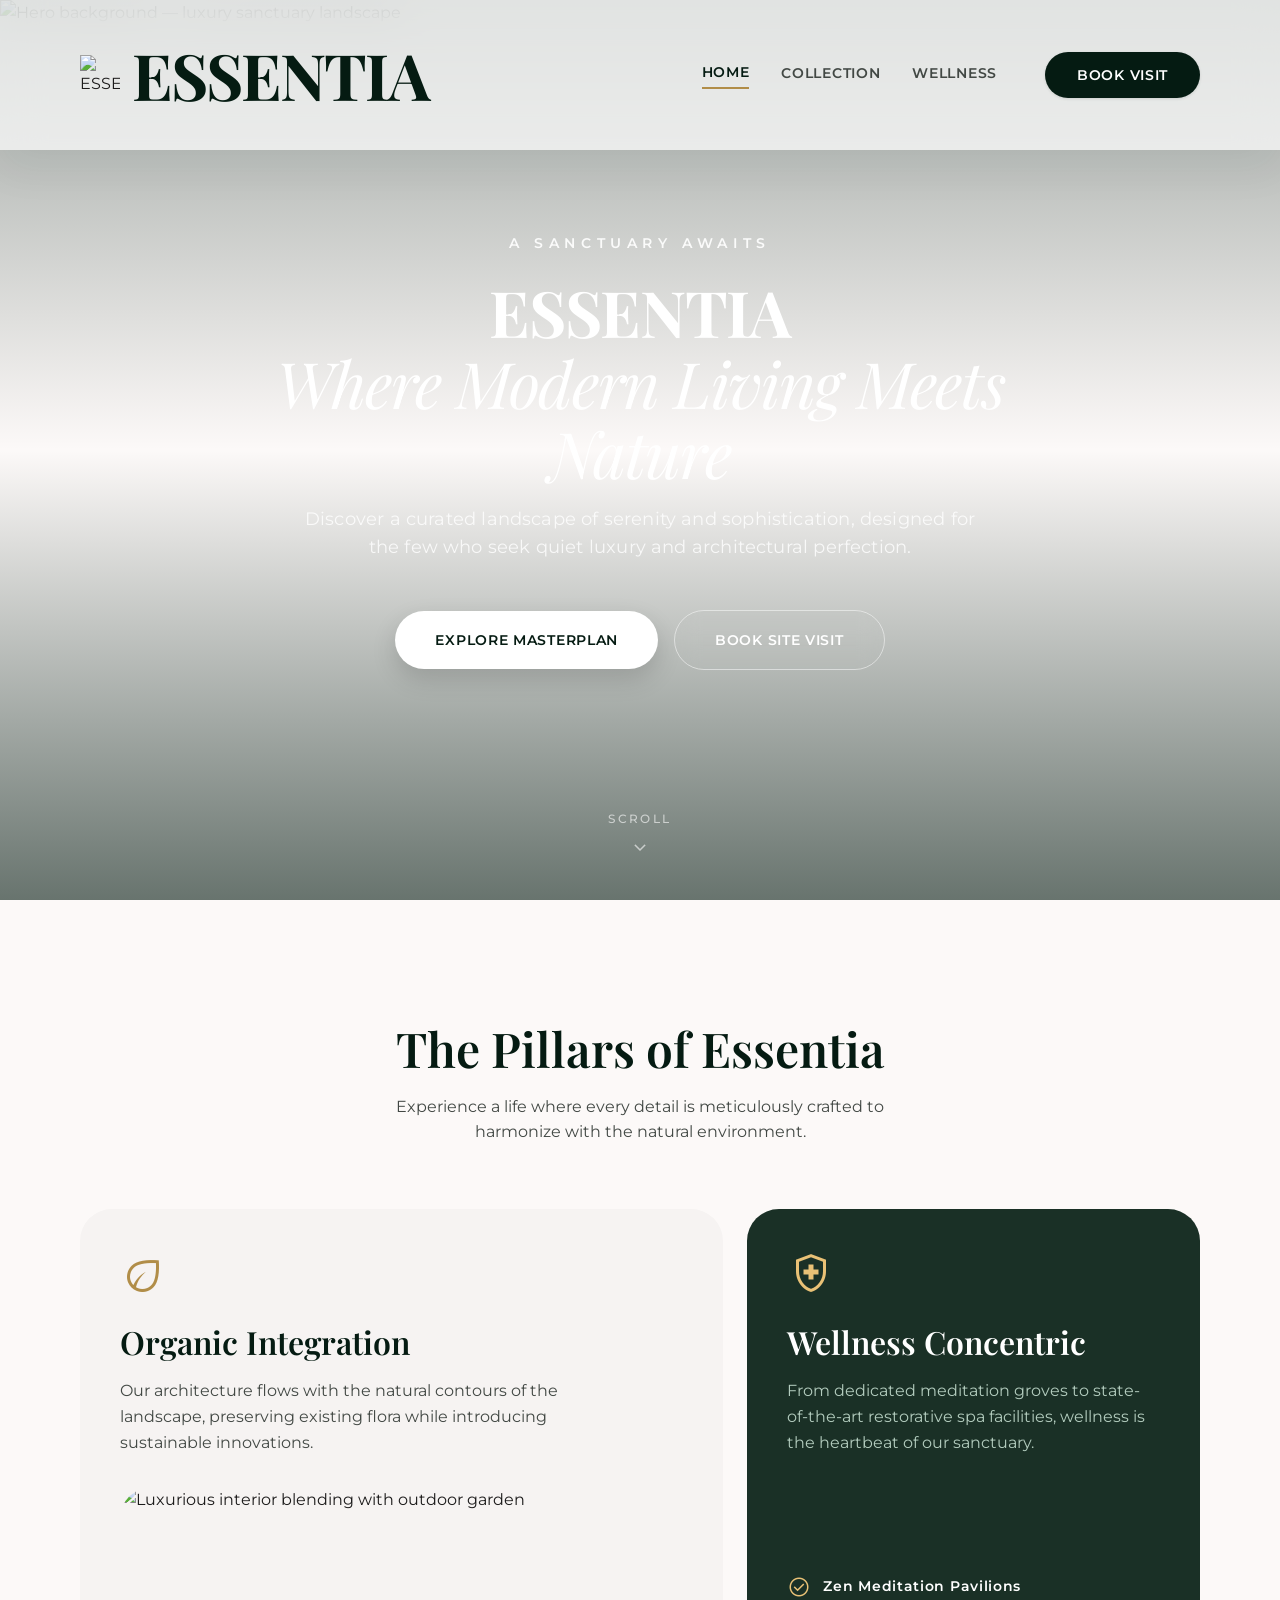
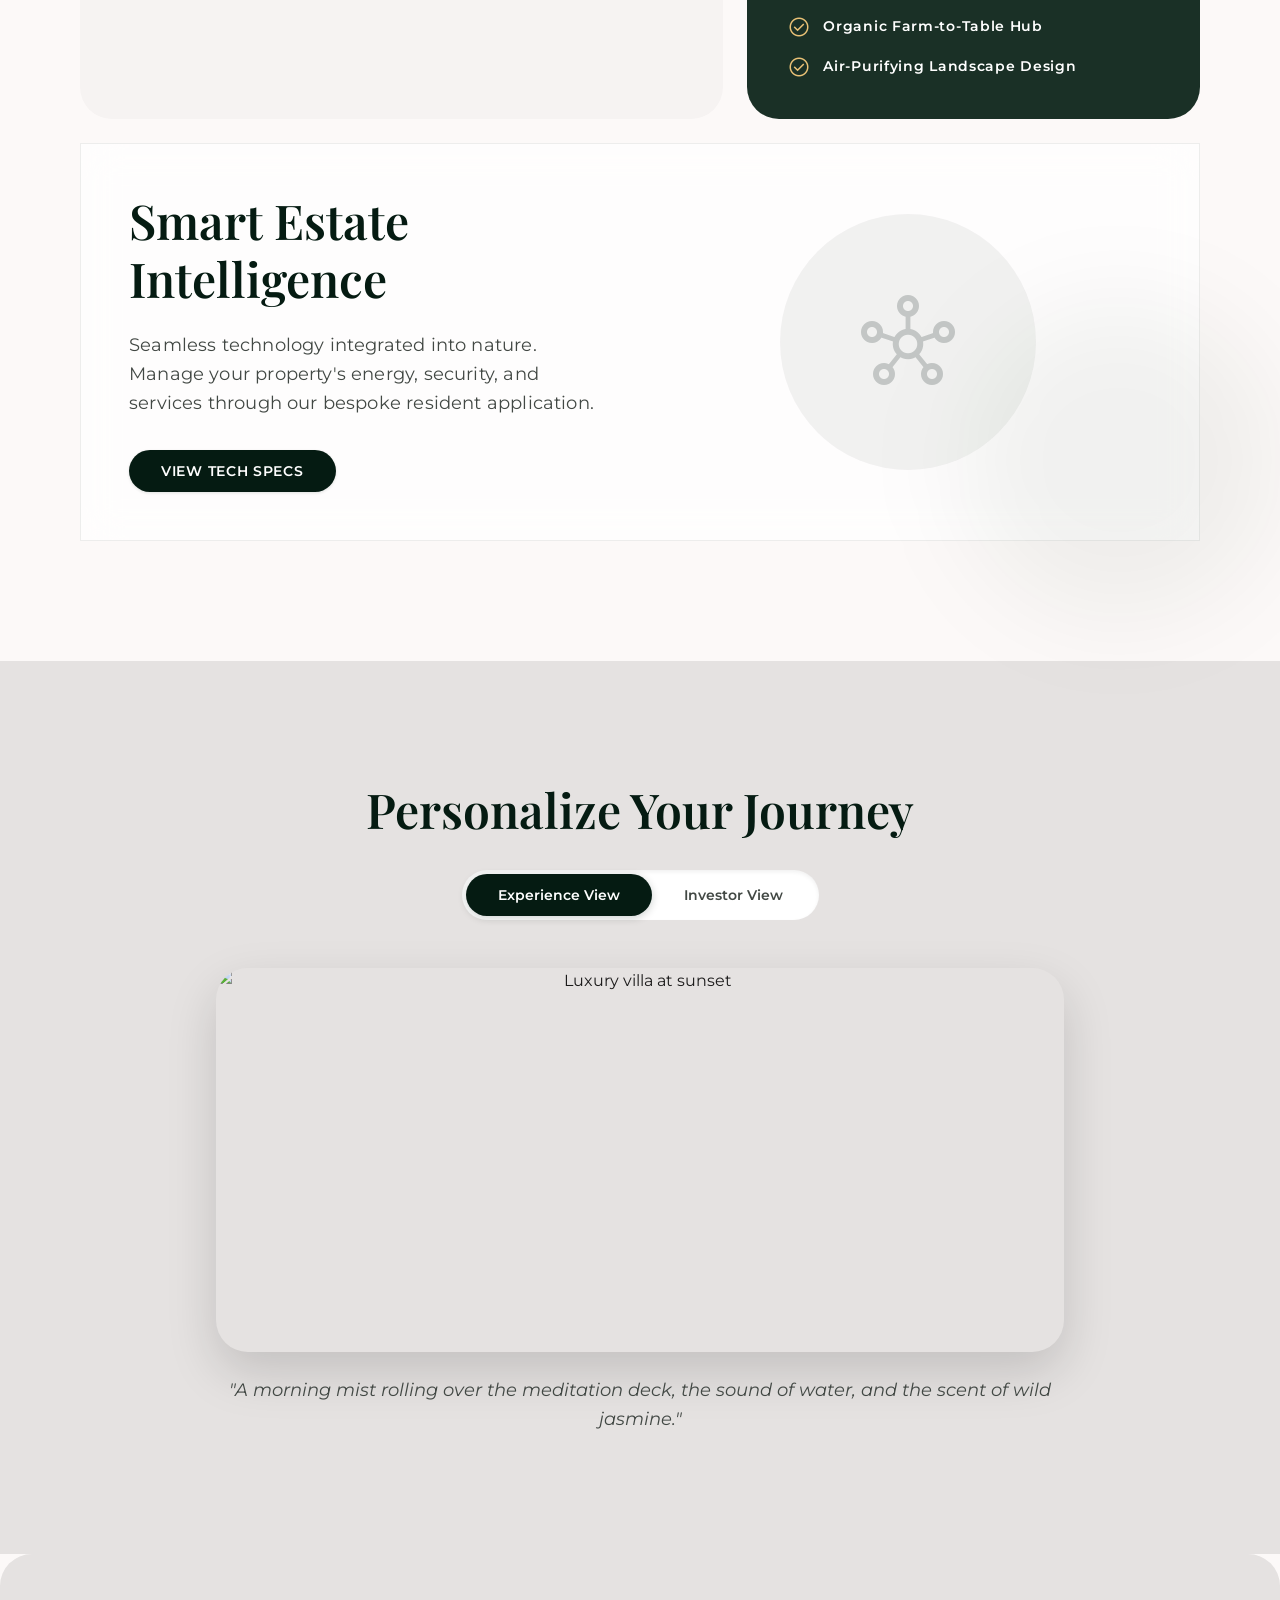
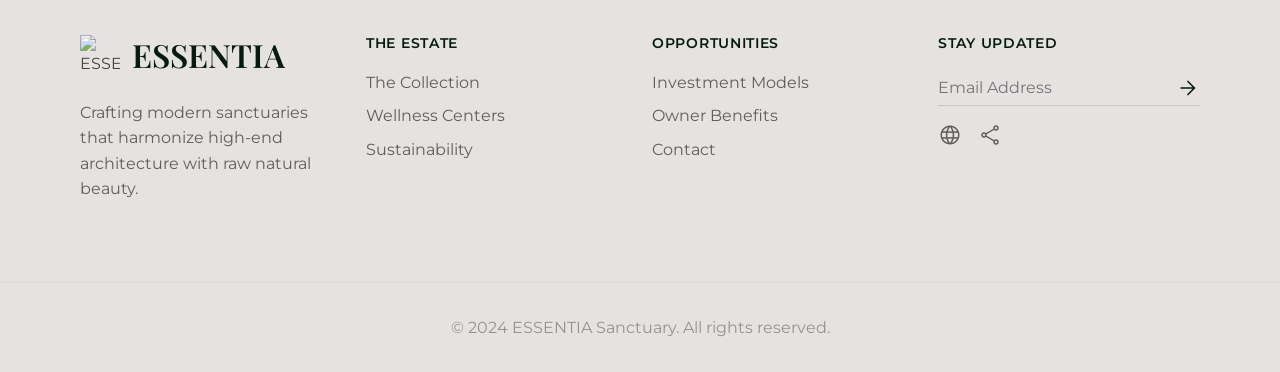
==== index.html @ 0115de22 "Js file Script is added" ====
<!DOCTYPE html>
<html lang="en">
<head>
  <meta charset="utf-8">
  <meta name="viewport" content="width=device-width, initial-scale=1.0">
  <title>ESSENTIA | Sanctuary of Modern Living</title>
  <!-- Design reference: assets/images/home.png -->
  <link rel="preconnect" href="https://fonts.googleapis.com">
  <link rel="preconnect" href="https://fonts.gstatic.com" crossorigin>
  <link href="https://fonts.googleapis.com/css2?family=Playfair+Display:wght@600;700&family=Montserrat:wght@400;500;600&display=swap" rel="stylesheet">
  <link href="https://fonts.googleapis.com/css2?family=Material+Symbols+Outlined:wght,FILL@100..700,0..1&display=swap" rel="stylesheet">
  <link rel="stylesheet" href="./css/style.css">
</head>
<body class="page-home" data-page="home">

  <header class="site-header glass-nav">
    <nav class="nav-inner" aria-label="Main navigation">
      <a href="index.html" class="nav-logo">
        <img src="https://lh3.googleusercontent.com/aida-public/[base64]" alt="ESSENTIA Logo" width="40" height="40">
        <span class="nav-brand">ESSENTIA</span>
      </a>
      <div class="nav-links">
        <a href="index.html" class="nav-link is-active">HOME</a>
        <a href="About.html" class="nav-link">COLLECTION</a>
        <a href="Amenities.html" class="nav-link">WELLNESS</a>
        <a href="contanct.html" class="btn btn-primary nav-cta">BOOK VISIT</a>
      </div>
      <button type="button" class="menu-toggle" id="menu-toggle" aria-label="Open menu">
        <span class="material-symbols-outlined icon-md">menu</span>
      </button>
    </nav>
  </header>

  <div class="mobile-drawer" id="mobile-drawer" aria-hidden="true">
    <div class="drawer-backdrop" id="drawer-backdrop"></div>
    <div class="drawer-panel" id="drawer-panel">
      <div>
        <div class="flex justify-between items-center" style="margin-bottom: 48px;">
          <a href="index.html" class="nav-logo nav-logo--sm">
            <img src="https://lh3.googleusercontent.com/aida-public/[base64]" alt="ESSENTIA Logo" width="32" height="32">
            <span class="nav-brand nav-brand--sm">ESSENTIA</span>
          </a>
          <button type="button" class="drawer-close" id="drawer-close" aria-label="Close menu">
            <span class="material-symbols-outlined icon-md">close</span>
          </button>
        </div>
        <nav class="drawer-nav" aria-label="Mobile navigation">
          <a href="index.html" class="nav-link is-active">HOME</a>
          <a href="About.html" class="nav-link">COLLECTION</a>
          <a href="Amenities.html" class="nav-link">WELLNESS</a>
          <a href="contanct.html" class="nav-link">CONTACT</a>
        </nav>
      </div>
      <a href="contanct.html" class="btn btn-primary" style="width:100%; padding: 16px;">BOOK VISIT</a>
    </div>
  </div>

  <main>
    <section class="hero" aria-label="Hero">
      <div class="hero__bg">
        <div class="hero__overlay"></div>
        <img src="https://lh3.googleusercontent.com/aida-public/[base64]" alt="Hero background — luxury sanctuary landscape">
      </div>
      <div class="hero__content">
        <span class="hero__eyebrow text-label animate-fade-in">A SANCTUARY AWAITS</span>
        <h1 class="hero__title text-display-lg">
          ESSENTIA<br>
          <span class="italic font-normal">Where Modern Living Meets Nature</span>
        </h1>
        <p class="hero__subtitle text-body-lg">Discover a curated landscape of serenity and sophistication, designed for the few who seek quiet luxury and architectural perfection.</p>
        <div class="hero__actions">
          <button type="button" class="btn btn-white">EXPLORE MASTERPLAN</button>
          <button type="button" class="btn btn-outline-white">BOOK SITE VISIT</button>
        </div>
      </div>
      <div class="hero__scroll animate-bounce" aria-hidden="true">
        <span class="text-caption tracking-widest">SCROLL</span>
        <span class="material-symbols-outlined">expand_more</span>
      </div>
    </section>

    <section class="bento-section section container" aria-labelledby="pillars-heading">
      <header class="section-header">
        <h2 id="pillars-heading" class="text-headline-lg text-primary">The Pillars of Essentia</h2>
        <p class="text-body-md text-muted">Experience a life where every detail is meticulously crafted to harmonize with the natural environment.</p>
      </header>
      <div class="bento-grid">
        <article class="bento-card bento-card--light bento-card--wide-7">
          <div>
            <span class="material-symbols-outlined icon-xl text-gold" style="margin-bottom: 24px;">eco</span>
            <h3 class="text-headline-md text-primary" style="margin-bottom: 16px;">Organic Integration</h3>
            <p class="text-body-md text-muted" style="max-width: 28rem;">Our architecture flows with the natural contours of the landscape, preserving existing flora while introducing sustainable innovations.</p>
          </div>
          <div class="bento-card__img-wrap">
            <img src="https://lh3.googleusercontent.com/aida-public/[base64]" alt="Luxurious interior blending with outdoor garden">
          </div>
        </article>
        <article class="bento-card bento-card--dark bento-card--wide-5">
          <div>
            <span class="material-symbols-outlined icon-xl" style="color: var(--tertiary-fixed-dim); margin-bottom: 24px;">health_and_safety</span>
            <h3 class="text-headline-md" style="margin-bottom: 16px;">Wellness Concentric</h3>
            <p class="text-body-md">From dedicated meditation groves to state-of-the-art restorative spa facilities, wellness is the heartbeat of our sanctuary.</p>
          </div>
          <ul class="bento-card__list">
            <li><span class="material-symbols-outlined" style="color: var(--tertiary-fixed-dim);">check_circle</span><span class="text-label">Zen Meditation Pavilions</span></li>
            <li><span class="material-symbols-outlined" style="color: var(--tertiary-fixed-dim);">check_circle</span><span class="text-label">Organic Farm-to-Table Hub</span></li>
            <li><span class="material-symbols-outlined" style="color: var(--tertiary-fixed-dim);">check_circle</span><span class="text-label">Air-Purifying Landscape Design</span></li>
          </ul>
        </article>
        <article class="bento-wide glass-card">
          <div class="bento-wide__inner">
            <div class="bento-wide__text">
              <h3 class="text-headline-lg text-primary" style="margin-bottom: 24px;">Smart Estate Intelligence</h3>
              <p class="text-body-lg text-muted" style="margin-bottom: 32px;">Seamless technology integrated into nature. Manage your property's energy, security, and services through our bespoke resident application.</p>
              <button type="button" class="btn btn-primary">VIEW TECH SPECS</button>
            </div>
            <div class="bento-wide__visual">
              <div class="bento-wide__hub">
                <span class="material-symbols-outlined">hub</span>
              </div>
            </div>
          </div>
          <div class="bento-wide__blob" aria-hidden="true"></div>
        </article>
      </div>
    </section>

    <section class="journey-section section" aria-labelledby="journey-heading">
      <div class="journey-inner">
        <h2 id="journey-heading" class="text-headline-lg text-primary">Personalize Your Journey</h2>
        <div class="toggle-pill">
          <button type="button" class="toggle-btn is-active" id="exp-btn">Experience View</button>
          <button type="button" class="toggle-btn" id="inv-btn">Investor View</button>
        </div>
        <div class="toggle-content" id="toggle-content">
          <div id="view-experience">
            <div class="journey-image">
              <img src="https://lh3.googleusercontent.com/aida-public/[base64]" alt="Luxury villa at sunset">
            </div>
            <p class="journey-quote text-muted">"A morning mist rolling over the meditation deck, the sound of water, and the scent of wild jasmine."</p>
          </div>
          <div id="view-investor" class="is-hidden">
            <div class="stats-grid">
              <div class="stat-card"><span class="stat-card__value">18%</span><span class="stat-card__label">Proj. Annual Growth</span></div>
              <div class="stat-card"><span class="stat-card__value">40%</span><span class="stat-card__label">Green Coverage</span></div>
              <div class="stat-card"><span class="stat-card__value">350</span><span class="stat-card__label">Total Acreage</span></div>
              <div class="stat-card"><span class="stat-card__value">Elite</span><span class="stat-card__label">Community Tier</span></div>
            </div>
          </div>
        </div>
      </div>
    </section>
  </main>

  <footer class="site-footer">
    <div class="container footer-grid grid grid-footer">
      <div>
        <div class="nav-logo" style="margin-bottom: 24px;">
          <img src="https://lh3.googleusercontent.com/aida-public/[base64]" alt="ESSENTIA Logo" width="32" height="32" style="opacity:0.8;">
          <span class="text-headline-md text-primary">ESSENTIA</span>
        </div>
        <p class="text-body-md text-secondary">Crafting modern sanctuaries that harmonize high-end architecture with raw natural beauty.</p>
      </div>
      <div>
        <h4 class="text-label text-primary" style="margin-bottom: 16px;">THE ESTATE</h4>
        <nav class="flex flex-col gap-2">
          <a href="About.html" class="text-body-md text-secondary">The Collection</a>
          <a href="Amenities.html" class="text-body-md text-secondary">Wellness Centers</a>
          <a href="About.html" class="text-body-md text-secondary">Sustainability</a>
        </nav>
      </div>
      <div>
        <h4 class="text-label text-primary" style="margin-bottom: 16px;">OPPORTUNITIES</h4>
        <nav class="flex flex-col gap-2">
          <a href="About.html" class="text-body-md text-secondary">Investment Models</a>
          <a href="About.html" class="text-body-md text-secondary">Owner Benefits</a>
          <a href="contanct.html" class="text-body-md text-secondary">Contact</a>
        </nav>
      </div>
      <div>
        <h4 class="text-label text-primary" style="margin-bottom: 16px;">STAY UPDATED</h4>
        <div class="footer-input-wrap">
          <input type="email" class="footer-input" placeholder="Email Address" aria-label="Email Address">
          <button type="button" class="footer-input-btn" aria-label="Subscribe"><span class="material-symbols-outlined">arrow_forward</span></button>
        </div>
        <div class="flex gap-4" style="margin-top: 16px;">
          <a href="#" aria-label="Website"><span class="material-symbols-outlined text-secondary">language</span></a>
          <a href="#" aria-label="Share"><span class="material-symbols-outlined text-secondary">share</span></a>
        </div>
      </div>
    </div>
    <div class="footer-bottom container">
      <p class="text-body-md text-secondary" style="opacity:0.6;">© 2024 ESSENTIA Sanctuary. All rights reserved.</p>
    </div>
  </footer>

  <script src="./js/script.js"></script>
</body>
</html>
---- css/style.css ----
/* ============================================
   ESSENTIA — Plain CSS (Stitch / Figma design)
   Reference mockups: assets/images/home.png,
   about.png, Amenities.png, contanct.png
   ============================================ */

/* --- Design tokens --- */
:root {
  --surface: #fcf9f8;
  --background: #fcf9f8;
  --surface-container-low: #f6f3f2;
  --surface-container: #f0edec;
  --surface-container-high: #ebe7e7;
  --surface-container-highest: #e5e2e1;
  --on-surface: #1c1b1b;
  --on-surface-variant: #424844;
  --on-background: #1c1b1b;
  --primary: #051b12;
  --on-primary: #ffffff;
  --primary-container: #1a3026;
  --on-primary-container: #80988b;
  --primary-fixed: #cfe9d9;
  --primary-fixed-dim: #b3ccbe;
  --on-primary-fixed: #092016;
  --secondary: #5f5e5b;
  --secondary-fixed-dim: #c9c6c2;
  --tertiary-fixed-dim: #e9c176;
  --on-tertiary-container: #b18d48;
  --outline: #727974;
  --outline-variant: #c2c8c3;
  --whatsapp: #25d366;

  --font-display: "Playfair Display", Georgia, serif;
  --font-body: "Montserrat", Arial, sans-serif;

  --text-display-lg: 64px;
  --text-display-mobile: 40px;
  --text-headline-lg: 48px;
  --text-headline-md: 32px;
  --text-body-lg: 18px;
  --text-body-md: 16px;
  --text-label: 14px;
  --text-caption: 12px;

  --margin-mobile: 24px;
  --margin-desktop: 80px;
  --gutter: 24px;
  --section-gap-lg: 120px;
  --section-gap-md: 80px;
  --container-max: 1440px;

  --radius: 1rem;
  --radius-lg: 2rem;
  --radius-xl: 3rem;
  --radius-full: 9999px;

  --shadow-nav: 0 20px 40px rgba(26, 48, 38, 0.05);
  --shadow-card: 0 20px 40px rgba(26, 48, 38, 0.1);
  --transition: 0.3s ease;
}

/* --- Reset & base --- */
*,
*::before,
*::after {
  box-sizing: border-box;
  margin: 0;
  padding: 0;
}

html {
  scroll-behavior: smooth;
}

body {
  font-family: var(--font-body);
  font-size: var(--text-body-md);
  line-height: 1.6;
  color: var(--on-surface);
  background-color: var(--background);
  overflow-x: hidden;
}

img {
  max-width: 100%;
  height: auto;
  display: block;
}

a {
  color: inherit;
  text-decoration: none;
}

button,
input,
select {
  font-family: inherit;
  font-size: inherit;
}

ul {
  list-style: none;
}

::selection {
  background-color: var(--on-tertiary-container);
  color: var(--on-primary);
}

/* --- Typography --- */
.text-display-lg {
  font-family: var(--font-display);
  font-size: var(--text-display-mobile);
  font-weight: 700;
  line-height: 1.2;
  letter-spacing: -0.01em;
}

.text-headline-lg {
  font-family: var(--font-display);
  font-size: var(--text-headline-lg);
  font-weight: 600;
  line-height: 1.2;
}

.text-headline-md {
  font-family: var(--font-display);
  font-size: var(--text-headline-md);
  font-weight: 600;
  line-height: 1.3;
}

.text-body-lg {
  font-size: var(--text-body-lg);
  line-height: 1.6;
  letter-spacing: 0.01em;
}

.text-body-md {
  font-size: var(--text-body-md);
  line-height: 1.6;
}

.text-label {
  font-size: var(--text-label);
  font-weight: 600;
  line-height: 1.4;
  letter-spacing: 0.05em;
}

.text-caption {
  font-size: var(--text-caption);
  font-weight: 500;
  line-height: 1.4;
}

.text-primary { color: var(--primary); }
.text-secondary { color: var(--secondary); }
.text-white { color: var(--on-primary); }
.text-gold { color: var(--on-tertiary-container); }
.text-muted { color: var(--on-surface-variant); }
.text-on-primary-fixed { color: var(--primary-fixed); }
.text-on-primary-container { color: var(--on-primary-container); }

.italic { font-style: italic; }
.font-normal { font-weight: 400; }
.font-light { font-weight: 400; }
.font-semibold { font-weight: 600; }
.font-bold { font-weight: 700; }
.uppercase { text-transform: uppercase; }
.tracking-tight { letter-spacing: -0.02em; }
.tracking-tighter { letter-spacing: -0.03em; }
.tracking-widest { letter-spacing: 0.2em; }
.tracking-wider { letter-spacing: 0.1em; }
.text-center { text-align: center; }

/* --- Icons --- */
.material-symbols-outlined {
  font-variation-settings: "FILL" 0, "wght" 300, "GRAD" 0, "opsz" 24;
  display: inline-block;
  line-height: 1;
  vertical-align: middle;
}

.material-symbols-outlined.icon-filled {
  font-variation-settings: "FILL" 1, "wght" 300, "GRAD" 0, "opsz" 24;
}

.icon-sm { font-size: 24px; }
.icon-md { font-size: 32px; }
.icon-lg { font-size: 40px; }
.icon-xl { font-size: 48px; }
.icon-hero { font-size: 96px; }

/* --- Layout helpers --- */
.container {
  width: 100%;
  max-width: var(--container-max);
  margin-left: auto;
  margin-right: auto;
  padding-left: var(--margin-mobile);
  padding-right: var(--margin-mobile);
}

.section {
  padding-top: var(--section-gap-lg);
  padding-bottom: var(--section-gap-lg);
}

.section-md {
  padding-top: var(--section-gap-md);
  padding-bottom: var(--section-gap-md);
}

.flex { display: flex; }
.flex-col { flex-direction: column; }
.flex-wrap { flex-wrap: wrap; }
.items-center { align-items: center; }
.items-end { align-items: flex-end; }
.justify-center { justify-content: center; }
.justify-between { justify-content: space-between; }
.gap-2 { gap: 8px; }
.gap-3 { gap: 12px; }
.gap-4 { gap: 16px; }
.gap-6 { gap: 24px; }
.gap-8 { gap: 32px; }
.gap-10 { gap: 40px; }
.gap-12 { gap: 48px; }

.grid {
  display: grid;
  gap: var(--gutter);
}

.grid-2 { grid-template-columns: 1fr; }
.grid-3 { grid-template-columns: 1fr; }
.grid-4 { grid-template-columns: 1fr 1fr; }
.grid-footer { grid-template-columns: 1fr; }

.is-hidden { display: none !important; }

.relative { position: relative; }
.absolute { position: absolute; }
.inset-0 {
  top: 0;
  right: 0;
  bottom: 0;
  left: 0;
}

.w-full { width: 100%; }

.about-toggle-section .toggle-split + .toggle-split {
  margin-top: 0;
}
.h-full { height: 100%; }
.min-h-screen { min-height: 100vh; }
.overflow-hidden { overflow: hidden; }

/* --- Glass & effects --- */
.glass-card {
  background: rgba(255, 255, 255, 0.7);
  backdrop-filter: blur(20px);
  -webkit-backdrop-filter: blur(20px);
  border: 1px solid rgba(255, 255, 255, 0.3);
}

.glass-nav {
  background: rgba(255, 255, 255, 0.7);
  backdrop-filter: blur(20px);
  -webkit-backdrop-filter: blur(20px);
  box-shadow: var(--shadow-nav);
}

.hero-gradient {
  background: linear-gradient(180deg, rgba(252, 249, 248, 0) 0%, rgba(252, 249, 248, 1) 100%);
}

.forest-gradient {
  background:
    radial-gradient(circle at top right, rgba(26, 48, 38, 0.03) 0%, transparent 70%),
    radial-gradient(circle at bottom left, rgba(179, 204, 190, 0.05) 0%, transparent 70%);
}

.masterplan-texture {
  background-image: radial-gradient(#ffffff 1px, transparent 1px);
  background-size: 40px 40px;
}

.marker-pulse::after {
  content: "";
  position: absolute;
  width: 100%;
  height: 100%;
  border-radius: 50%;
  background: var(--on-tertiary-container);
  animation: pulse 2s infinite;
  z-index: -1;
}

@keyframes pulse {
  0% { transform: scale(1); opacity: 0.8; }
  100% { transform: scale(3); opacity: 0; }
}

@keyframes bounce {
  0%, 100% { transform: translateY(0); }
  50% { transform: translateY(-8px); }
}

@keyframes fadeIn {
  from { opacity: 0; }
  to { opacity: 1; }
}

.animate-bounce { animation: bounce 2s infinite; }
.animate-fade-in { animation: fadeIn 1s ease; }

/* --- Buttons --- */
.btn {
  display: inline-block;
  font-size: var(--text-label);
  font-weight: 600;
  letter-spacing: 0.05em;
  border: none;
  border-radius: var(--radius-full);
  cursor: pointer;
  transition: all var(--transition);
  text-align: center;
}

.btn:active { transform: scale(0.95); }

.btn-primary {
  background-color: var(--primary);
  color: var(--on-primary);
  padding: 12px 32px;
  box-shadow: 0 1px 3px rgba(5, 27, 18, 0.12);
}

.btn-primary:hover {
  background-color: var(--primary-container);
}

.btn-primary-lg {
  padding: 20px 40px;
}

.btn-white {
  background-color: var(--on-primary);
  color: var(--primary);
  padding: 20px 40px;
  box-shadow: 0 10px 25px rgba(0, 0, 0, 0.15);
}

.btn-white:hover {
  background-color: var(--on-tertiary-container);
  color: var(--on-primary);
}

.btn-outline-white {
  background: transparent;
  color: var(--on-primary);
  border: 1px solid rgba(255, 255, 255, 0.5);
  padding: 20px 40px;
  backdrop-filter: blur(12px);
}

.btn-outline-white:hover {
  background: rgba(255, 255, 255, 0.1);
}

.btn-outline-gold {
  background: transparent;
  color: var(--on-tertiary-container);
  border: 2px solid var(--on-tertiary-container);
  padding: 20px 48px;
  font-size: var(--text-body-lg);
}

.btn-outline-gold:hover {
  background-color: var(--on-tertiary-container);
  color: var(--primary);
}

.btn-whatsapp {
  background-color: var(--whatsapp);
  color: var(--on-primary);
  padding: 16px 32px;
  display: inline-flex;
  align-items: center;
  gap: 12px;
  box-shadow: 0 10px 25px rgba(37, 211, 102, 0.3);
}

.btn-whatsapp:hover {
  box-shadow: 0 10px 30px rgba(37, 211, 102, 0.4);
}

.btn-call {
  background: var(--on-primary);
  color: var(--primary);
  border: 1px solid rgba(5, 27, 18, 0.1);
  padding: 16px 32px;
  display: inline-flex;
  align-items: center;
  gap: 12px;
  box-shadow: 0 1px 4px rgba(0, 0, 0, 0.08);
}

.btn-submit {
  width: 100%;
  background-color: var(--primary);
  color: var(--on-primary);
  padding: 20px;
  border-radius: var(--radius);
  text-transform: uppercase;
  letter-spacing: 0.1em;
  margin-top: 32px;
}

.btn-submit:hover {
  background-color: var(--primary-container);
}

/* --- Header & navigation --- */
.site-header {
  position: fixed;
  top: 0;
  left: 0;
  width: 100%;
  z-index: 100;
}

.site-header.scrolled {
  box-shadow: var(--shadow-nav);
}

.site-header.scrolled .nav-inner {
  padding-top: 16px;
  padding-bottom: 16px;
}

.nav-inner {
  display: flex;
  justify-content: space-between;
  align-items: center;
  padding: 16px var(--margin-mobile);
  max-width: var(--container-max);
  margin: 0 auto;
  transition: padding var(--transition);
}

.nav-logo {
  display: flex;
  align-items: center;
  gap: 12px;
}

.nav-logo img {
  width: 40px;
  height: 40px;
  object-fit: contain;
}

.nav-logo--sm img {
  width: 32px;
  height: 32px;
}

.nav-brand {
  font-family: var(--font-display);
  font-size: var(--text-display-mobile);
  font-weight: 700;
  letter-spacing: -0.03em;
  color: var(--primary);
}

.nav-brand--sm {
  font-size: 24px;
}

.nav-brand--contact {
  font-size: 28px;
}

.nav-links {
  display: none;
  align-items: center;
  gap: 32px;
}

.nav-link {
  font-size: var(--text-label);
  font-weight: 600;
  letter-spacing: 0.05em;
  color: var(--on-surface-variant);
  transition: color var(--transition);
  padding-bottom: 4px;
}

.nav-link:hover {
  color: var(--on-tertiary-container);
}

.nav-link.is-active {
  color: var(--primary);
  border-bottom: 2px solid var(--on-tertiary-container);
}

.nav-cta {
  margin-left: 16px;
}

.menu-toggle {
  display: block;
  background: none;
  border: none;
  color: var(--primary);
  padding: 8px;
  cursor: pointer;
}

/* Mobile drawer */
.mobile-drawer {
  position: fixed;
  inset: 0;
  z-index: 200;
  display: flex;
  justify-content: flex-end;
  pointer-events: none;
  opacity: 0;
  transition: opacity var(--transition);
}

.mobile-drawer.is-open {
  pointer-events: auto;
  opacity: 1;
}

.drawer-backdrop {
  position: absolute;
  inset: 0;
  background: rgba(5, 27, 18, 0.2);
  backdrop-filter: blur(4px);
  cursor: pointer;
}

.drawer-panel {
  position: relative;
  width: 80%;
  max-width: 384px;
  height: 100%;
  background: var(--surface);
  box-shadow: -10px 0 40px rgba(0, 0, 0, 0.15);
  padding: 32px;
  display: flex;
  flex-direction: column;
  justify-content: space-between;
  transform: translateX(100%);
  transition: transform var(--transition);
}

.mobile-drawer.is-open .drawer-panel {
  transform: translateX(0);
}

.drawer-nav {
  display: flex;
  flex-direction: column;
  gap: 24px;
}

.drawer-nav .nav-link {
  align-self: flex-start;
}

.drawer-close {
  background: none;
  border: none;
  color: var(--primary);
  padding: 8px;
  cursor: pointer;
}

/* --- Footer --- */
.site-footer {
  background-color: var(--surface-container-highest);
  border-radius: var(--radius-lg) var(--radius-lg) 0 0;
}

.site-footer--dark {
  background-color: var(--primary-container);
}

.footer-grid {
  padding-top: var(--section-gap-md);
  padding-bottom: var(--section-gap-md);
}

.footer-bottom {
  border-top: 1px solid rgba(194, 200, 195, 0.3);
  padding: 32px var(--margin-mobile);
  text-align: center;
}

.footer-bottom--flex {
  display: flex;
  flex-direction: column;
  align-items: center;
  gap: 16px;
}

.footer-input-wrap {
  position: relative;
}

.footer-input {
  width: 100%;
  background: transparent;
  border: none;
  border-bottom: 1px solid var(--outline-variant);
  padding: 8px 32px 8px 0;
  outline: none;
}

.footer-input:focus {
  border-bottom-color: var(--on-tertiary-container);
}

.footer-input-btn {
  position: absolute;
  right: 0;
  top: 50%;
  transform: translateY(-50%);
  background: none;
  border: none;
  color: var(--primary);
  cursor: pointer;
}

/* --- Forms --- */
.form-card {
  padding: 24px;
  border-radius: var(--radius-xl);
  border: 1px solid rgba(255, 255, 255, 0.4);
  box-shadow: 0 20px 50px rgba(26, 48, 38, 0.12);
}

.form-group {
  margin-bottom: 32px;
}

.form-group label {
  display: block;
  font-size: var(--text-label);
  font-weight: 600;
  color: var(--on-tertiary-container);
  margin-bottom: 8px;
  letter-spacing: 0.05em;
}

.form-input {
  width: 100%;
  background: transparent;
  border: none;
  border-bottom: 1px solid var(--outline-variant);
  padding: 12px 0;
  color: var(--primary);
  outline: none;
  transition: border-color var(--transition), box-shadow var(--transition);
}

.form-input:focus {
  border-bottom-color: var(--on-tertiary-container);
  box-shadow: 0 4px 6px -1px rgba(177, 141, 72, 0.1);
}

.form-input::placeholder {
  color: rgba(114, 121, 116, 0.5);
}

.form-select-wrap {
  position: relative;
}

.form-select {
  appearance: none;
  cursor: pointer;
  padding-right: 32px;
}

.select-arrow {
  position: absolute;
  right: 0;
  bottom: 12px;
  pointer-events: none;
  color: var(--outline);
}

/* --- Toggle (Experience / Investor) --- */
.toggle-pill {
  display: inline-flex;
  padding: 4px;
  background: var(--on-primary);
  border-radius: var(--radius-full);
  box-shadow: inset 0 2px 4px rgba(0, 0, 0, 0.06);
  margin-bottom: 48px;
}

.toggle-pill--surface {
  background: var(--surface-container);
}

.toggle-btn {
  padding: 12px 32px;
  border: none;
  border-radius: var(--radius-full);
  background: transparent;
  color: var(--on-surface-variant);
  font-size: var(--text-label);
  font-weight: 600;
  cursor: pointer;
  transition: all var(--transition);
}

.toggle-btn.is-active {
  background: var(--primary);
  color: var(--on-primary);
  box-shadow: 0 2px 8px rgba(5, 27, 18, 0.2);
}

.toggle-slider-wrap {
  display: inline-flex;
  position: relative;
  padding: 8px;
  background: var(--surface-container);
  border-radius: var(--radius-full);
  box-shadow: inset 0 2px 4px rgba(0, 0, 0, 0.06);
  margin-bottom: 48px;
}

.toggle-slider-bg {
  position: absolute;
  height: 40px;
  width: 160px;
  background: var(--primary);
  border-radius: var(--radius-full);
  top: 8px;
  left: 8px;
  transition: transform 0.5s ease;
}

.toggle-slider-bg.is-investor {
  transform: translateX(100%);
}

.toggle-slider-btn {
  position: relative;
  z-index: 1;
  width: 160px;
  padding: 8px 0;
  border: none;
  background: transparent;
  font-size: var(--text-label);
  font-weight: 600;
  cursor: pointer;
  transition: color 0.5s ease;
}

.toggle-slider-btn.is-active {
  color: var(--on-primary);
}

.toggle-slider-btn:not(.is-active) {
  color: var(--on-surface-variant);
}

.toggle-content {
  transition: opacity 0.5s ease, transform 0.5s ease;
}

.toggle-content.is-fading {
  opacity: 0;
  transform: translateY(10px);
}

/* Masterplan mini toggle */
.masterplan-toggle {
  display: flex;
  padding: 4px;
  background: rgba(5, 27, 18, 0.4);
  border-radius: var(--radius-full);
  border: 1px solid rgba(128, 152, 139, 0.2);
}

.masterplan-toggle .toggle-btn.is-active {
  background: var(--on-tertiary-container);
  color: var(--on-primary);
}

.masterplan-toggle .toggle-btn:not(.is-active) {
  color: var(--on-primary-container);
}

/* ========== HOME PAGE ========== */
.page-home {
  background-color: var(--surface);
}

.hero {
  position: relative;
  height: 100vh;
  width: 100%;
  display: flex;
  flex-direction: column;
  justify-content: center;
  align-items: center;
  overflow: hidden;
}

.hero__bg {
  position: absolute;
  inset: 0;
  z-index: 0;
}

.hero__bg img {
  width: 100%;
  height: 100%;
  object-fit: cover;
}

.hero__overlay {
  position: absolute;
  inset: 0;
  background: linear-gradient(
    to bottom,
    rgba(5, 27, 18, 0.4),
    transparent,
    rgba(5, 27, 18, 0.6)
  );
  z-index: 1;
}

.hero__content {
  position: relative;
  z-index: 2;
  text-align: center;
  padding: 0 var(--margin-mobile);
  max-width: 896px;
}

.hero__eyebrow {
  display: inline-block;
  font-size: var(--text-label);
  color: rgba(255, 255, 255, 0.9);
  letter-spacing: 0.4em;
  margin-bottom: 24px;
}

.hero__title {
  font-family: var(--font-display);
  font-size: var(--text-display-mobile);
  font-weight: 700;
  color: var(--on-primary);
  line-height: 1.2;
  margin-bottom: 16px;
}

.hero__subtitle {
  font-size: var(--text-body-lg);
  color: rgba(255, 255, 255, 0.8);
  margin-bottom: 48px;
  max-width: 672px;
  margin-left: auto;
  margin-right: auto;
}

.hero__actions {
  display: flex;
  flex-direction: column;
  gap: 16px;
  align-items: center;
}

.hero__scroll {
  position: absolute;
  bottom: 40px;
  left: 50%;
  transform: translateX(-50%);
  display: flex;
  flex-direction: column;
  align-items: center;
  gap: 8px;
  color: rgba(255, 255, 255, 0.6);
  z-index: 2;
}

/* Bento grid */
.bento-section .section-header {
  text-align: center;
  margin-bottom: 64px;
}

.bento-section .section-header h2 {
  margin-bottom: 16px;
}

.bento-section .section-header p {
  max-width: 576px;
  margin: 0 auto;
}

.bento-grid {
  display: grid;
  grid-template-columns: 1fr;
  gap: var(--gutter);
}

.bento-card {
  border-radius: var(--radius-lg);
  padding: 40px;
  display: flex;
  flex-direction: column;
  justify-content: space-between;
  min-height: 400px;
  overflow: hidden;
}

.bento-card--light {
  background: var(--surface-container-low);
}

.bento-card--dark {
  background: var(--primary-container);
  color: var(--on-primary);
}

.bento-card--dark p {
  color: var(--primary-fixed-dim);
}

.bento-card__img-wrap {
  margin-top: 32px;
  height: 192px;
  border-radius: var(--radius-lg);
  overflow: hidden;
}

.bento-card__img-wrap img {
  width: 100%;
  height: 100%;
  object-fit: cover;
  transition: transform 0.7s ease;
}

.bento-card:hover .bento-card__img-wrap img {
  transform: scale(1.05);
}

.bento-card__list {
  display: flex;
  flex-direction: column;
  gap: 16px;
}

.bento-card__list li {
  display: flex;
  align-items: center;
  gap: 12px;
}

.bento-wide {
  grid-column: 1;
  padding: 48px;
  position: relative;
  border: 1px solid rgba(194, 200, 195, 0.3);
}

.bento-wide__inner {
  position: relative;
  z-index: 1;
  display: flex;
  flex-direction: column;
  align-items: center;
  gap: 48px;
}

.bento-wide__blob {
  position: absolute;
  right: -80px;
  bottom: -80px;
  width: 320px;
  height: 320px;
  background: rgba(5, 27, 18, 0.05);
  border-radius: 50%;
  filter: blur(48px);
}

.bento-wide__hub {
  width: 256px;
  height: 256px;
  background: rgba(5, 27, 18, 0.05);
  border-radius: 50%;
  display: flex;
  align-items: center;
  justify-content: center;
  animation: pulse 3s ease-in-out infinite;
}

.bento-wide__hub .material-symbols-outlined {
  font-size: 96px;
  color: rgba(5, 27, 18, 0.2);
}

/* Journey section */
.journey-section {
  background: var(--surface-container-highest);
}

.journey-inner {
  max-width: 896px;
  margin: 0 auto;
  padding: 0 var(--margin-mobile);
  text-align: center;
}

.journey-inner h2 {
  margin-bottom: 32px;
}

.journey-image {
  border-radius: var(--radius-lg);
  overflow: hidden;
  height: 384px;
  box-shadow: 0 20px 50px rgba(0, 0, 0, 0.15);
  margin-bottom: 24px;
}

.journey-image img {
  width: 100%;
  height: 100%;
  object-fit: cover;
}

.journey-quote {
  font-size: var(--text-body-lg);
  font-style: italic;
}

.stats-grid {
  display: grid;
  grid-template-columns: 1fr 1fr;
  gap: 24px;
}

.stat-card {
  background: var(--on-primary);
  padding: 24px;
  border-radius: var(--radius-lg);
  box-shadow: 0 1px 4px rgba(0, 0, 0, 0.06);
  border: 1px solid rgba(194, 200, 195, 0.2);
  text-align: left;
}

.stat-card__value {
  display: block;
  font-size: 30px;
  font-weight: 700;
  color: var(--on-tertiary-container);
  margin-bottom: 8px;
}

.stat-card__label {
  font-size: var(--text-caption);
  color: var(--on-surface-variant);
  text-transform: uppercase;
  letter-spacing: -0.02em;
}

/* ========== ABOUT PAGE ========== */
.page-about main {
  padding-top: 128px;
}

.about-hero-grid {
  display: grid;
  grid-template-columns: 1fr;
  gap: var(--gutter);
  align-items: center;
  margin-bottom: var(--section-gap-lg);
}

.about-hero__badges {
  display: flex;
  flex-wrap: wrap;
  gap: 16px;
}

.badge-pill {
  display: flex;
  align-items: center;
  gap: 12px;
  background: var(--surface-container);
  padding: 16px 24px;
  border-radius: var(--radius-xl);
}

.about-visual {
  position: relative;
  margin-top: 48px;
}

.about-visual__frame {
  position: relative;
  border-radius: var(--radius-xl);
  overflow: hidden;
  aspect-ratio: 1;
  box-shadow: 0 20px 50px rgba(0, 0, 0, 0.15);
}

.about-visual__frame img {
  width: 100%;
  height: 100%;
  object-fit: cover;
}

.float-card {
  display: none;
  position: absolute;
  padding: 32px;
  border-radius: var(--radius-lg);
  box-shadow: var(--shadow-card);
  border: 1px solid rgba(255, 255, 255, 0.3);
  max-width: 288px;
}

.float-card--left {
  bottom: -40px;
  left: -40px;
}

.float-card--right {
  top: 80px;
  right: -24px;
  padding: 24px;
}

.float-card__icon-circle {
  width: 48px;
  height: 48px;
  border-radius: 50%;
  background: var(--primary);
  color: var(--on-primary);
  display: flex;
  align-items: center;
  justify-content: center;
}

.pillars-section {
  background: var(--surface-container-low);
}

.pillars-header {
  text-align: center;
  margin-bottom: 80px;
}

.pillars-header h2 {
  margin-bottom: 24px;
}

.pillars-header p {
  max-width: 672px;
  margin: 0 auto;
}

.pillar-card .icon-circle {
  width: 64px;
  height: 64px;
  border-radius: 50%;
  background: var(--primary-container);
  color: var(--primary-fixed);
  display: flex;
  align-items: center;
  justify-content: center;
  margin-bottom: 32px;
  transition: transform 0.5s ease;
}

.pillar-card:hover .icon-circle {
  transform: rotate(360deg);
}

.pillar-card h3 {
  margin-bottom: 16px;
}

.pillar-card p {
  color: var(--on-surface-variant);
  line-height: 1.7;
}

.pillar-link {
  margin-top: 32px;
  padding-top: 24px;
  border-top: 1px solid var(--outline-variant);
  display: flex;
  align-items: center;
  gap: 8px;
  color: var(--on-tertiary-container);
  font-size: var(--text-label);
  font-weight: 600;
  cursor: pointer;
}

.pillar-link:hover .material-symbols-outlined {
  transform: translateX(8px);
}

.pillar-link .material-symbols-outlined {
  transition: transform var(--transition);
}

.about-toggle-section {
  padding: var(--section-gap-lg) var(--margin-mobile);
  max-width: var(--container-max);
  margin: 0 auto;
}

.toggle-split {
  display: grid;
  grid-template-columns: 1fr;
  gap: var(--gutter);
  align-items: center;
}

.toggle-split__image {
  border-radius: var(--radius-lg);
  overflow: hidden;
  height: 500px;
}

.toggle-split__image img {
  width: 100%;
  height: 100%;
  object-fit: cover;
}

.toggle-split__content {
  padding: 0;
}

.toggle-split__content h3 {
  margin-bottom: 24px;
}

.toggle-split__content > p {
  margin-bottom: 32px;
  color: var(--on-surface-variant);
}

.feature-list li {
  display: flex;
  align-items: center;
  gap: 16px;
  margin-bottom: 16px;
}

.investor-stats {
  display: grid;
  grid-template-columns: 1fr 1fr;
  gap: 16px;
}

.investor-stat-box {
  background: var(--surface-container);
  padding: 24px;
  border-radius: var(--radius-lg);
}

.investor-stat-box .value {
  font-family: var(--font-display);
  font-size: var(--text-headline-md);
  color: var(--on-tertiary-container);
}

.roadmap-panel {
  width: 100%;
  height: 100%;
  background: var(--primary-container);
  display: flex;
  align-items: center;
  justify-content: center;
  padding: 48px;
}

.roadmap-inner {
  width: 100%;
  height: 100%;
  border: 1px solid rgba(179, 204, 190, 0.3);
  border-radius: var(--radius-xl);
  padding: 32px;
  color: var(--primary-fixed);
  display: flex;
  flex-direction: column;
}

.roadmap-inner h4 {
  text-transform: uppercase;
  letter-spacing: 0.1em;
  opacity: 0.6;
  margin-bottom: 32px;
}

.timeline-item {
  position: relative;
  padding-left: 32px;
  border-left: 1px solid var(--primary-fixed-dim);
  margin-bottom: 48px;
}

.timeline-item:last-child {
  margin-bottom: 0;
}

.timeline-dot {
  position: absolute;
  left: -5px;
  top: 0;
  width: 8px;
  height: 8px;
  border-radius: 50%;
  background: var(--on-tertiary-container);
}

.timeline-item.is-dim {
  opacity: 0.4;
}

.timeline-item.is-dim .timeline-dot {
  background: var(--on-primary);
}

.timeline-item.is-active .timeline-dot {
  background: var(--on-tertiary-container);
}

.timeline-item.is-active .timeline-title {
  color: var(--on-tertiary-container);
  font-weight: 700;
}

/* ========== AMENITIES PAGE ========== */
.page-amenities main {
  padding-top: 128px;
}

.amenities-intro {
  margin-bottom: var(--section-gap-md);
}

.amenities-intro h1 {
  margin-bottom: 32px;
}

.amenities-bento {
  margin-bottom: var(--section-gap-lg);
}

.amenities-bento-layout {
  display: grid;
  grid-template-columns: 1fr;
  gap: var(--gutter);
}

.amenities-bento .bento-main {
  border-radius: var(--radius-lg);
  overflow: hidden;
  position: relative;
  height: 320px;
  box-shadow: 0 10px 30px rgba(0, 0, 0, 0.1);
}

.amenities-bento .bento-main img {
  width: 100%;
  height: 100%;
  object-fit: cover;
  transition: transform 0.7s ease;
}

.amenities-bento .bento-main:hover img {
  transform: scale(1.05);
}

.amenities-bento .bento-main__overlay {
  position: absolute;
  inset: 0;
  background: linear-gradient(to top, rgba(5, 27, 18, 0.6), transparent);
  display: flex;
  align-items: flex-end;
  padding: 40px;
  color: var(--on-primary);
}

.amenities-side-cards {
  display: grid;
  grid-template-columns: 1fr;
  gap: var(--gutter);
}

.amenity-glass-card {
  padding: 32px;
  border-radius: var(--radius-lg);
  display: flex;
  flex-direction: column;
  justify-content: space-between;
  min-height: 200px;
  box-shadow: 0 1px 4px rgba(0, 0, 0, 0.06);
  transition: transform var(--transition);
}

.amenity-glass-card:hover {
  transform: translateY(-4px);
}

.amenity-glass-card__top {
  display: flex;
  justify-content: space-between;
  align-items: flex-start;
}

.icon-circle-sm {
  width: 48px;
  height: 48px;
  border-radius: 50%;
  background: rgba(5, 27, 18, 0.1);
  display: flex;
  align-items: center;
  justify-content: center;
  color: var(--primary);
}

.amenity-glass-card .arrow-icon {
  color: var(--on-tertiary-container);
  opacity: 0;
  transition: opacity var(--transition);
}

.amenity-glass-card:hover .arrow-icon {
  opacity: 1;
}

.amenity-icon-grid .icon-tile {
  background: var(--surface-container-low);
  padding: 32px;
  border-radius: var(--radius-lg);
  display: flex;
  align-items: center;
  gap: 16px;
  cursor: pointer;
  transition: background var(--transition);
}

.amenity-icon-grid .icon-tile:hover {
  background: var(--surface-container-high);
}

/* Masterplan */
.masterplan-section {
  background: var(--primary-container);
  padding: var(--section-gap-lg) 0;
  position: relative;
  overflow: hidden;
}

.masterplan-section > .masterplan-texture {
  position: absolute;
}

.masterplan-layout {
  display: flex;
  flex-direction: column;
  gap: 80px;
  align-items: center;
}

.masterplan-info {
  order: 2;
}

.masterplan-map {
  order: 1;
  width: 100%;
  position: relative;
  border-radius: var(--radius-lg);
  overflow: hidden;
  box-shadow: 0 20px 50px rgba(0, 0, 0, 0.2);
}

.masterplan-map img {
  width: 100%;
  height: auto;
  object-fit: cover;
  transform: scale(1.02);
}

.masterplan-item {
  display: flex;
  gap: 24px;
  cursor: pointer;
  margin-bottom: 32px;
}

.masterplan-indicator {
  width: 4px;
  height: 48px;
  background: rgba(128, 152, 139, 0.3);
  transition: background var(--transition);
}

.masterplan-indicator.is-active {
  background: var(--on-tertiary-container);
}

.masterplan-item h4 {
  font-family: var(--font-display);
  font-size: 20px;
  color: var(--on-primary);
  margin-bottom: 8px;
  transition: color var(--transition);
}

.masterplan-item:hover h4 {
  color: var(--on-tertiary-container);
}

.masterplan-item p {
  color: var(--on-primary-container);
}

.map-marker {
  position: absolute;
  cursor: pointer;
}

.map-marker--1 { top: 30%; left: 40%; }
.map-marker--2 { top: 60%; left: 20%; }
.map-marker--3 { bottom: 20%; right: 25%; }

.marker-dot {
  width: 24px;
  height: 24px;
  border-radius: 50%;
  display: flex;
  align-items: center;
  justify-content: center;
  position: relative;
}

.marker-dot--active {
  background: var(--on-tertiary-container);
}

.marker-dot--inactive {
  background: var(--on-primary);
  box-shadow: 0 4px 12px rgba(0, 0, 0, 0.2);
}

.marker-dot__inner {
  width: 8px;
  height: 8px;
  border-radius: 50%;
  background: var(--primary);
}

.marker-tooltip {
  position: absolute;
  bottom: 100%;
  left: 50%;
  transform: translateX(-50%);
  margin-bottom: 16px;
  width: 192px;
  padding: 16px;
  border-radius: var(--radius-lg);
  opacity: 0;
  pointer-events: none;
  transition: opacity var(--transition);
}

.map-marker:hover .marker-tooltip {
  opacity: 1;
}

.cta-section {
  text-align: center;
  padding: var(--section-gap-lg) var(--margin-mobile);
}

.cta-section h2 {
  margin-bottom: 32px;
}

.cta-actions {
  display: flex;
  flex-direction: column;
  gap: var(--gutter);
  align-items: center;
}

/* ========== CONTACT PAGE ========== */
.page-contact {
  min-height: max(884px, 100dvh);
}

.page-contact main {
  padding-top: 128px;
  padding-bottom: var(--section-gap-lg);
}

.contact-hero-grid {
  display: grid;
  grid-template-columns: 1fr;
  gap: var(--gutter);
  align-items: center;
  margin-bottom: var(--section-gap-lg);
}

.contact-hero-grid h1 {
  margin-bottom: 24px;
}

.contact-hero-grid > div > p {
  margin-bottom: 48px;
  max-width: 576px;
}

.contact-actions {
  display: flex;
  flex-direction: column;
  gap: 16px;
  margin-bottom: 64px;
}

.distinction-section {
  background: var(--surface-container-low);
  padding: var(--section-gap-lg) 0;
}

.distinction-card {
  background: var(--on-primary);
  border-radius: var(--radius-lg);
  overflow: hidden;
  box-shadow: 0 1px 4px rgba(0, 0, 0, 0.06);
  transition: box-shadow 0.5s ease;
}

.distinction-card:hover {
  box-shadow: 0 20px 50px rgba(0, 0, 0, 0.12);
}

.distinction-card__img {
  aspect-ratio: 16 / 9;
  overflow: hidden;
}

.distinction-card__img img {
  width: 100%;
  height: 100%;
  object-fit: cover;
  transition: transform 0.7s ease;
}

.distinction-card:hover .distinction-card__img img {
  transform: scale(1.05);
}

.distinction-card__body {
  padding: 24px;
}

.distinction-card__body h3 {
  margin-bottom: 16px;
}

/* Section scroll fade (amenities) */
.section-fade {
  opacity: 0;
  transform: translateY(40px);
  transition: opacity 1s ease, transform 1s ease;
}

.section-fade.is-visible {
  opacity: 1;
  transform: translateY(0);
}

/* ============================================
   RESPONSIVE — Tablet (768px+)
   ============================================ */
@media (min-width: 768px) {
  .container,
  .nav-inner {
    padding-left: var(--margin-desktop);
    padding-right: var(--margin-desktop);
  }

  .nav-inner {
    padding-top: 24px;
    padding-bottom: 24px;
  }

  .nav-links {
    display: flex;
  }

  .menu-toggle {
    display: none;
  }

  .text-display-lg,
  .hero__title {
    font-size: var(--text-display-lg);
    line-height: 1.1;
    letter-spacing: -0.02em;
  }

  .nav-brand,
  .nav-brand--contact {
    font-size: var(--text-display-lg);
  }

  .hero__actions {
    flex-direction: row;
    justify-content: center;
  }

  .hero__actions .btn {
    width: auto;
  }

  .stats-grid {
    grid-template-columns: repeat(4, 1fr);
  }

  .grid-2 {
    grid-template-columns: 1fr 1fr;
  }

  .grid-3 {
    grid-template-columns: repeat(3, 1fr);
  }

  .grid-4 {
    grid-template-columns: repeat(4, 1fr);
  }

  .grid-footer {
    grid-template-columns: 1fr 1fr;
  }

  .bento-grid {
    grid-template-columns: repeat(12, 1fr);
  }

  .bento-card--wide-7 {
    grid-column: span 7;
  }

  .bento-card--wide-5 {
    grid-column: span 5;
  }

  .bento-wide {
    grid-column: span 12;
  }

  .bento-wide__inner {
    flex-direction: row;
  }

  .bento-wide__text {
    width: 50%;
  }

  .bento-wide__visual {
    width: 50%;
    display: flex;
    justify-content: center;
  }

  .float-card {
    display: block;
  }

  .float-card--left {
    left: -10%;
  }

  .about-hero-grid {
    grid-template-columns: repeat(12, 1fr);
  }

  .about-hero__text {
    grid-column: span 6;
  }

  .about-visual {
    grid-column: span 6;
    margin-top: 0;
  }

  .about-visual__frame {
    aspect-ratio: 4 / 5;
  }

  .toggle-split {
    grid-template-columns: 1fr 1fr;
  }

  .toggle-split__content--pad {
    padding-left: 48px;
  }

  .toggle-split__content--pad-right {
    padding-right: 48px;
  }

  .amenities-bento-layout {
    grid-template-columns: repeat(12, 1fr);
  }

  .amenities-bento-layout .bento-main {
    grid-column: span 8;
    height: 500px;
  }

  .amenities-bento-layout .amenities-side-cards {
    grid-column: span 4;
  }

  .contact-hero-grid {
    grid-template-columns: repeat(12, 1fr);
  }

  .contact-hero-grid > div:first-child {
    grid-column: span 6;
  }

  .contact-form-col {
    grid-column: span 6;
  }

  .contact-actions {
    flex-direction: row;
  }

  .form-card {
    padding: 56px;
  }

  .cta-actions {
    flex-direction: row;
    justify-content: center;
  }

  .cta-actions .btn {
    width: auto;
  }

  .footer-bottom--flex {
    flex-direction: row;
    justify-content: space-between;
  }

  .distinction-card__body {
    padding: 40px;
  }
}

/* ============================================
   RESPONSIVE — Desktop (1024px+)
   ============================================ */
@media (min-width: 1024px) {
  .grid-footer {
    grid-template-columns: repeat(4, 1fr);
  }

  .masterplan-layout {
    flex-direction: row;
  }

  .masterplan-info {
    order: 1;
    width: 33.333%;
  }

  .masterplan-map {
    order: 2;
    width: 66.666%;
  }

  #content-investor .toggle-split__image-col {
    order: 2;
  }

  #content-investor .toggle-split__text-col {
    order: 1;
  }
}

/* Smaller phones */
@media (max-width: 639px) {
  .amenities-bento .bento-main {
    height: 320px;
  }
}

@media (min-width: 640px) and (max-width: 767px) {
  .amenities-bento .bento-main {
    height: 450px;
  }
}
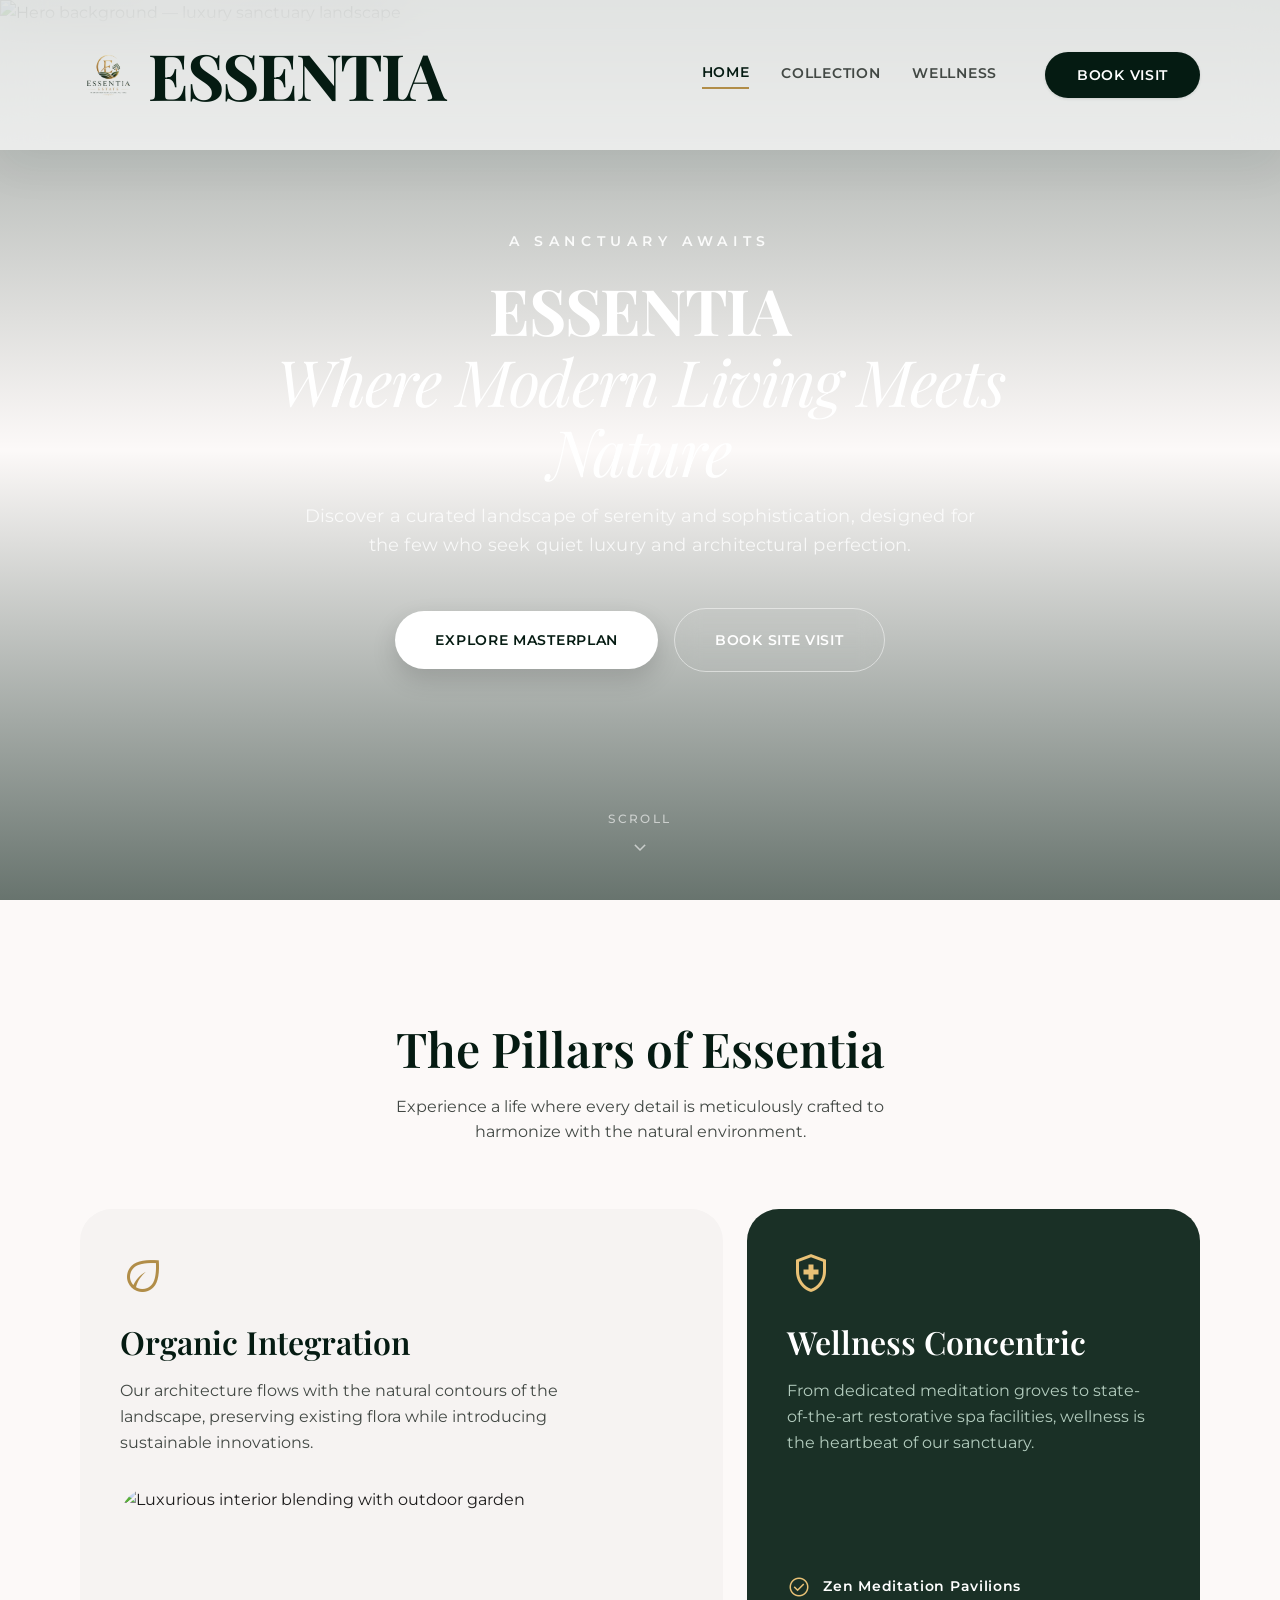
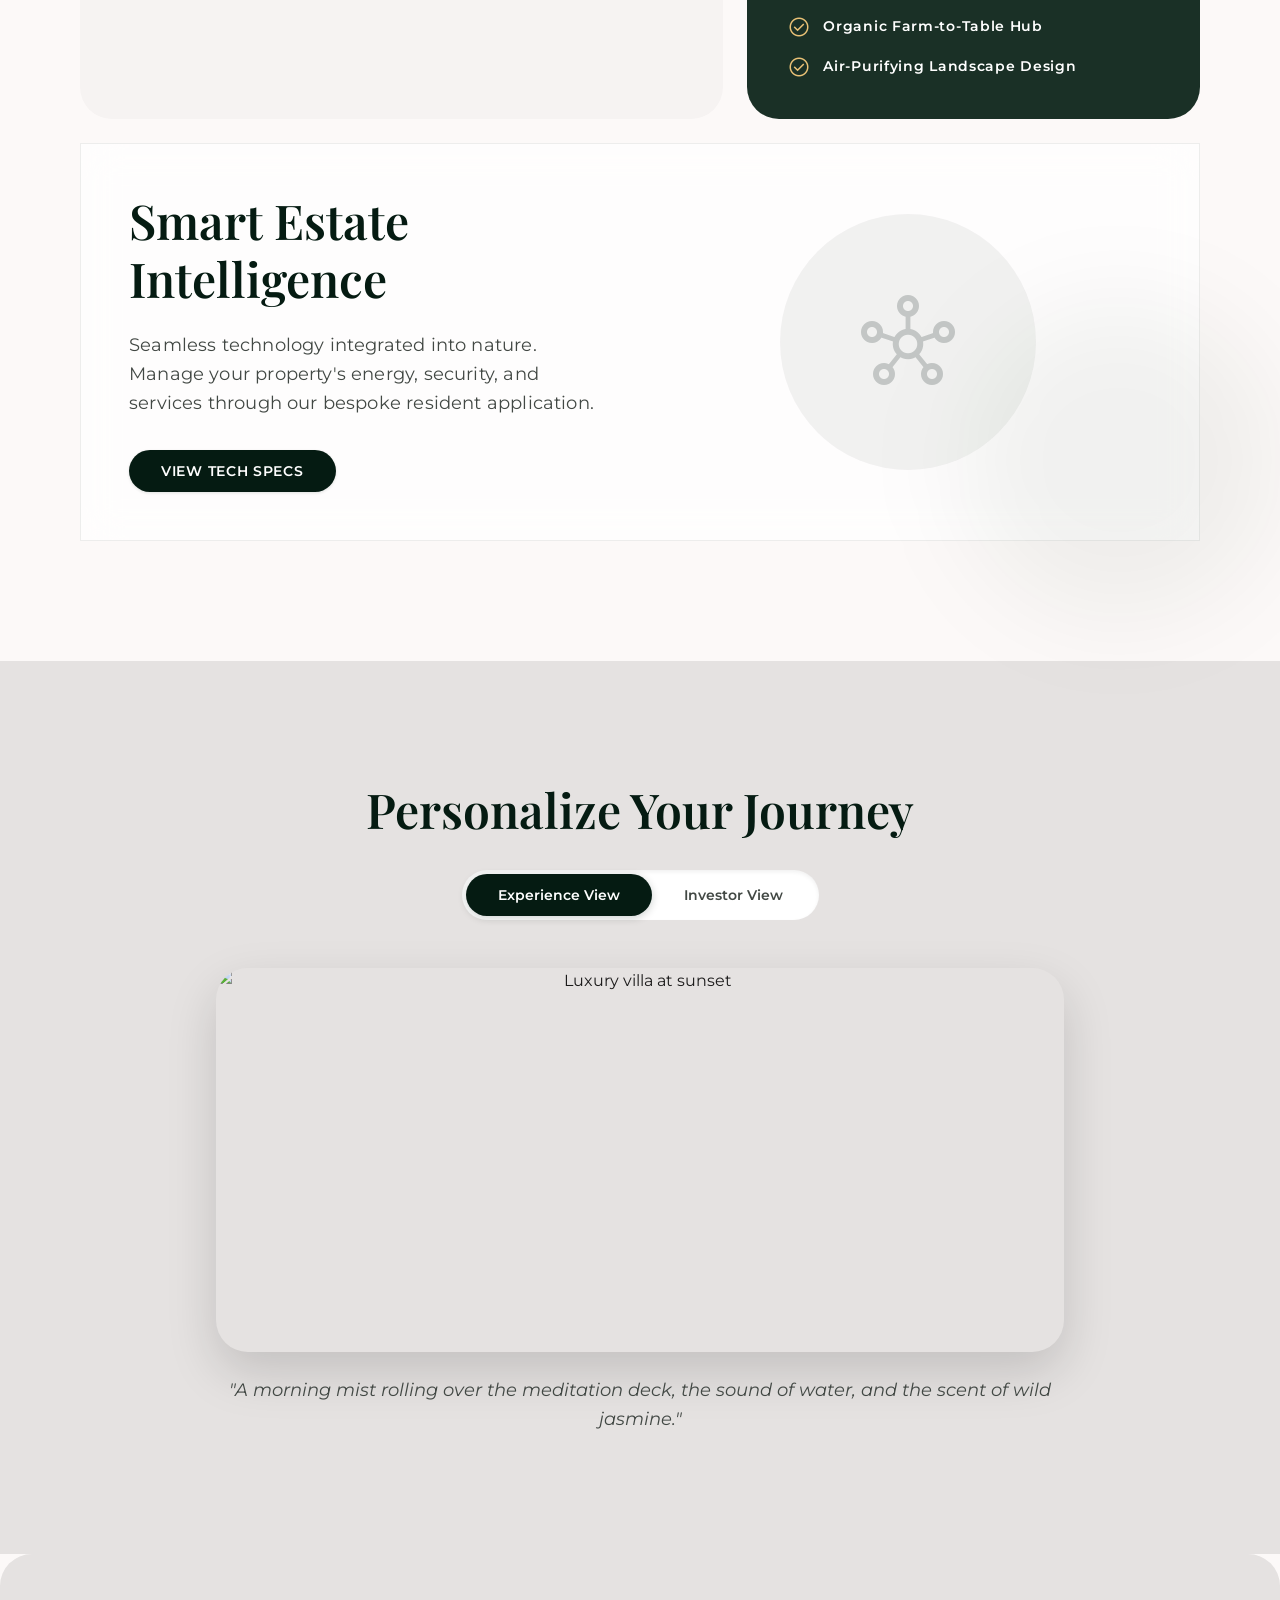
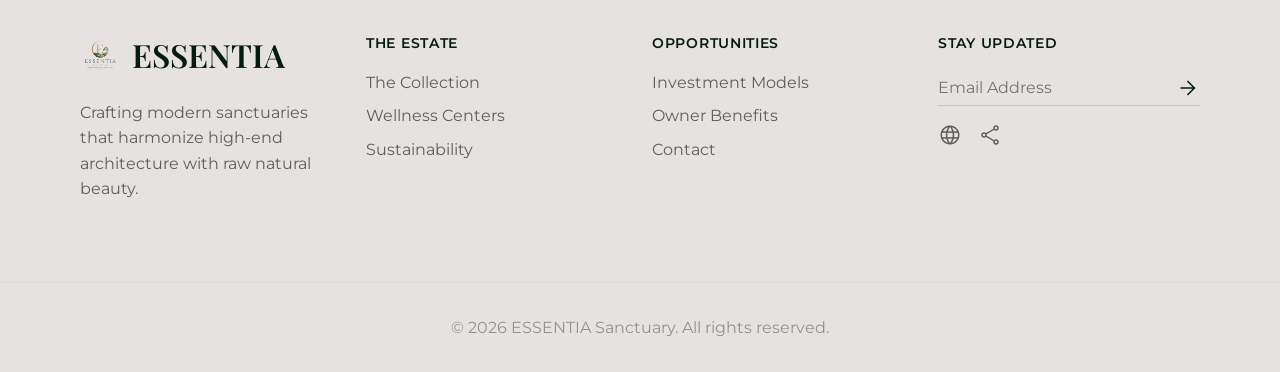
==== commit ec0ea7ca: "Added Email integration" ====
--- a/index.html
+++ b/index.html
@@ -15,8 +15,8 @@
 
   <header class="site-header glass-nav">
     <nav class="nav-inner" aria-label="Main navigation">
-      <a href="index.html" class="nav-logo">
-        <img src="https://lh3.googleusercontent.com/aida-public/[base64]" alt="ESSENTIA Logo" width="40" height="40">
+      <a href="index.html" class="nav-logo nav-logo--home">
+        <img src="./assets/icons/logo.png" alt="ESSENTIA Logo" width="56" height="56">
         <span class="nav-brand">ESSENTIA</span>
       </a>
       <div class="nav-links">
@@ -36,8 +36,8 @@
     <div class="drawer-panel" id="drawer-panel">
       <div>
         <div class="flex justify-between items-center" style="margin-bottom: 48px;">
-          <a href="index.html" class="nav-logo nav-logo--sm">
-            <img src="https://lh3.googleusercontent.com/aida-public/[base64]" alt="ESSENTIA Logo" width="32" height="32">
+          <a href="index.html" class="nav-logo nav-logo--sm nav-logo--home">
+            <img src="./assets/icons/logo.png" alt="ESSENTIA Logo" width="40" height="40">
             <span class="nav-brand nav-brand--sm">ESSENTIA</span>
           </a>
           <button type="button" class="drawer-close" id="drawer-close" aria-label="Close menu">
@@ -70,7 +70,8 @@
         <p class="hero__subtitle text-body-lg">Discover a curated landscape of serenity and sophistication, designed for the few who seek quiet luxury and architectural perfection.</p>
         <div class="hero__actions">
           <button type="button" class="btn btn-white">EXPLORE MASTERPLAN</button>
-          <button type="button" class="btn btn-outline-white">BOOK SITE VISIT</button>
+          <a href="contanct.html" class="btn btn-outline-white">BOOK  SITE VISIT</a>
+          <!-- <button type="button" class="btn btn-outline-white">BOOK SITE VISIT</button> -->
         </div>
       </div>
       <div class="hero__scroll animate-bounce" aria-hidden="true">
@@ -156,7 +157,7 @@
     <div class="container footer-grid grid grid-footer">
       <div>
         <div class="nav-logo" style="margin-bottom: 24px;">
-          <img src="https://lh3.googleusercontent.com/aida-public/[base64]" alt="ESSENTIA Logo" width="32" height="32" style="opacity:0.8;">
+          <img src="assets/icons/logo.png" alt="ESSENTIA Logo" width="60" height="60" style="opacity:0.8;">
           <span class="text-headline-md text-primary">ESSENTIA</span>
         </div>
         <p class="text-body-md text-secondary">Crafting modern sanctuaries that harmonize high-end architecture with raw natural beauty.</p>
@@ -190,7 +191,7 @@
       </div>
     </div>
     <div class="footer-bottom container">
-      <p class="text-body-md text-secondary" style="opacity:0.6;">© 2024 ESSENTIA Sanctuary. All rights reserved.</p>
+      <p class="text-body-md text-secondary" style="opacity:0.6;">© 2026 ESSENTIA Sanctuary. All rights reserved.</p>
     </div>
   </footer>
 
--- a/css/style.css
+++ b/css/style.css
@@ -462,11 +462,31 @@
   width: 40px;
   height: 40px;
   object-fit: contain;
+  flex-shrink: 0;
+  display: block;
 }
 
 .nav-logo--sm img {
   width: 32px;
   height: 32px;
+}
+
+/* Home page — larger transparent logo in navbar only */
+.page-home .nav-inner > .nav-logo--home img {
+  width: 56px;
+  height: 56px;
+}
+
+.page-home .mobile-drawer .nav-logo--home img {
+  width: 40px;
+  height: 40px;
+}
+
+@media (max-width: 767px) {
+  .page-home .nav-inner > .nav-logo--home img {
+    width: 48px;
+    height: 48px;
+  }
 }
 
 .nav-brand {
@@ -697,6 +717,148 @@
   bottom: 12px;
   pointer-events: none;
   color: var(--outline);
+}
+
+.form-feedback {
+  font-size: var(--text-body-md);
+  line-height: 1.6;
+  margin-bottom: 16px;
+  padding: 14px 18px;
+  border-radius: var(--radius);
+}
+
+.form-feedback--success {
+  color: var(--on-primary-fixed);
+  background-color: var(--primary-fixed);
+}
+
+.form-feedback--error {
+  color: var(--error);
+  background-color: var(--error-container);
+}
+
+.form-input.is-invalid {
+  border-bottom-color: var(--error);
+}
+
+.btn-submit:disabled {
+  opacity: 0.65;
+  cursor: not-allowed;
+}
+
+/* --- Toast notifications (inquiry form) --- */
+.toast-container {
+  position: fixed;
+  z-index: 10000;
+  top: 24px;
+  right: 24px;
+  display: flex;
+  flex-direction: column;
+  align-items: flex-end;
+  gap: 12px;
+  pointer-events: none;
+  max-width: calc(100% - 48px);
+}
+
+.toast {
+  pointer-events: auto;
+  display: flex;
+  align-items: flex-start;
+  gap: 14px;
+  min-width: 300px;
+  max-width: 380px;
+  padding: 18px 20px;
+  border-radius: var(--radius-lg);
+  background: rgba(255, 255, 255, 0.82);
+  backdrop-filter: blur(20px);
+  -webkit-backdrop-filter: blur(20px);
+  border: 1px solid rgba(255, 255, 255, 0.45);
+  box-shadow: 0 20px 40px rgba(26, 48, 38, 0.12);
+  opacity: 0;
+  transform: translateX(110%) translateY(0);
+  transition: opacity 0.4s ease, transform 0.4s cubic-bezier(0.22, 1, 0.36, 1);
+}
+
+.toast.is-visible {
+  opacity: 1;
+  transform: translateX(0) translateY(0);
+}
+
+.toast.is-hiding {
+  opacity: 0;
+  transform: translateX(110%) translateY(-8px);
+  transition: opacity 0.35s ease, transform 0.35s ease;
+}
+
+.toast__icon-wrap {
+  flex-shrink: 0;
+  width: 40px;
+  height: 40px;
+  border-radius: 50%;
+  display: flex;
+  align-items: center;
+  justify-content: center;
+}
+
+.toast--success .toast__icon-wrap {
+  background-color: var(--primary-fixed);
+  color: var(--primary);
+}
+
+.toast--error .toast__icon-wrap {
+  background-color: var(--error-container);
+  color: var(--error);
+}
+
+.toast__icon-wrap .material-symbols-outlined {
+  font-size: 24px;
+}
+
+.toast__content {
+  flex: 1;
+  min-width: 0;
+}
+
+.toast__title {
+  font-family: var(--font-body);
+  font-size: var(--text-label);
+  font-weight: 600;
+  letter-spacing: 0.05em;
+  color: var(--primary);
+  margin-bottom: 6px;
+}
+
+.toast__message {
+  font-size: var(--text-body-md);
+  line-height: 1.55;
+  color: var(--on-surface-variant);
+}
+
+.toast__message-line + .toast__message-line {
+  margin-top: 4px;
+}
+
+@media (max-width: 767px) {
+  .toast-container {
+    left: 24px;
+    right: 24px;
+    align-items: center;
+  }
+
+  .toast {
+    min-width: 0;
+    width: 100%;
+    max-width: 100%;
+    transform: translateY(-24px);
+  }
+
+  .toast.is-visible {
+    transform: translateY(0);
+  }
+
+  .toast.is-hiding {
+    transform: translateY(-16px);
+  }
 }
 
 /* --- Toggle (Experience / Investor) --- */
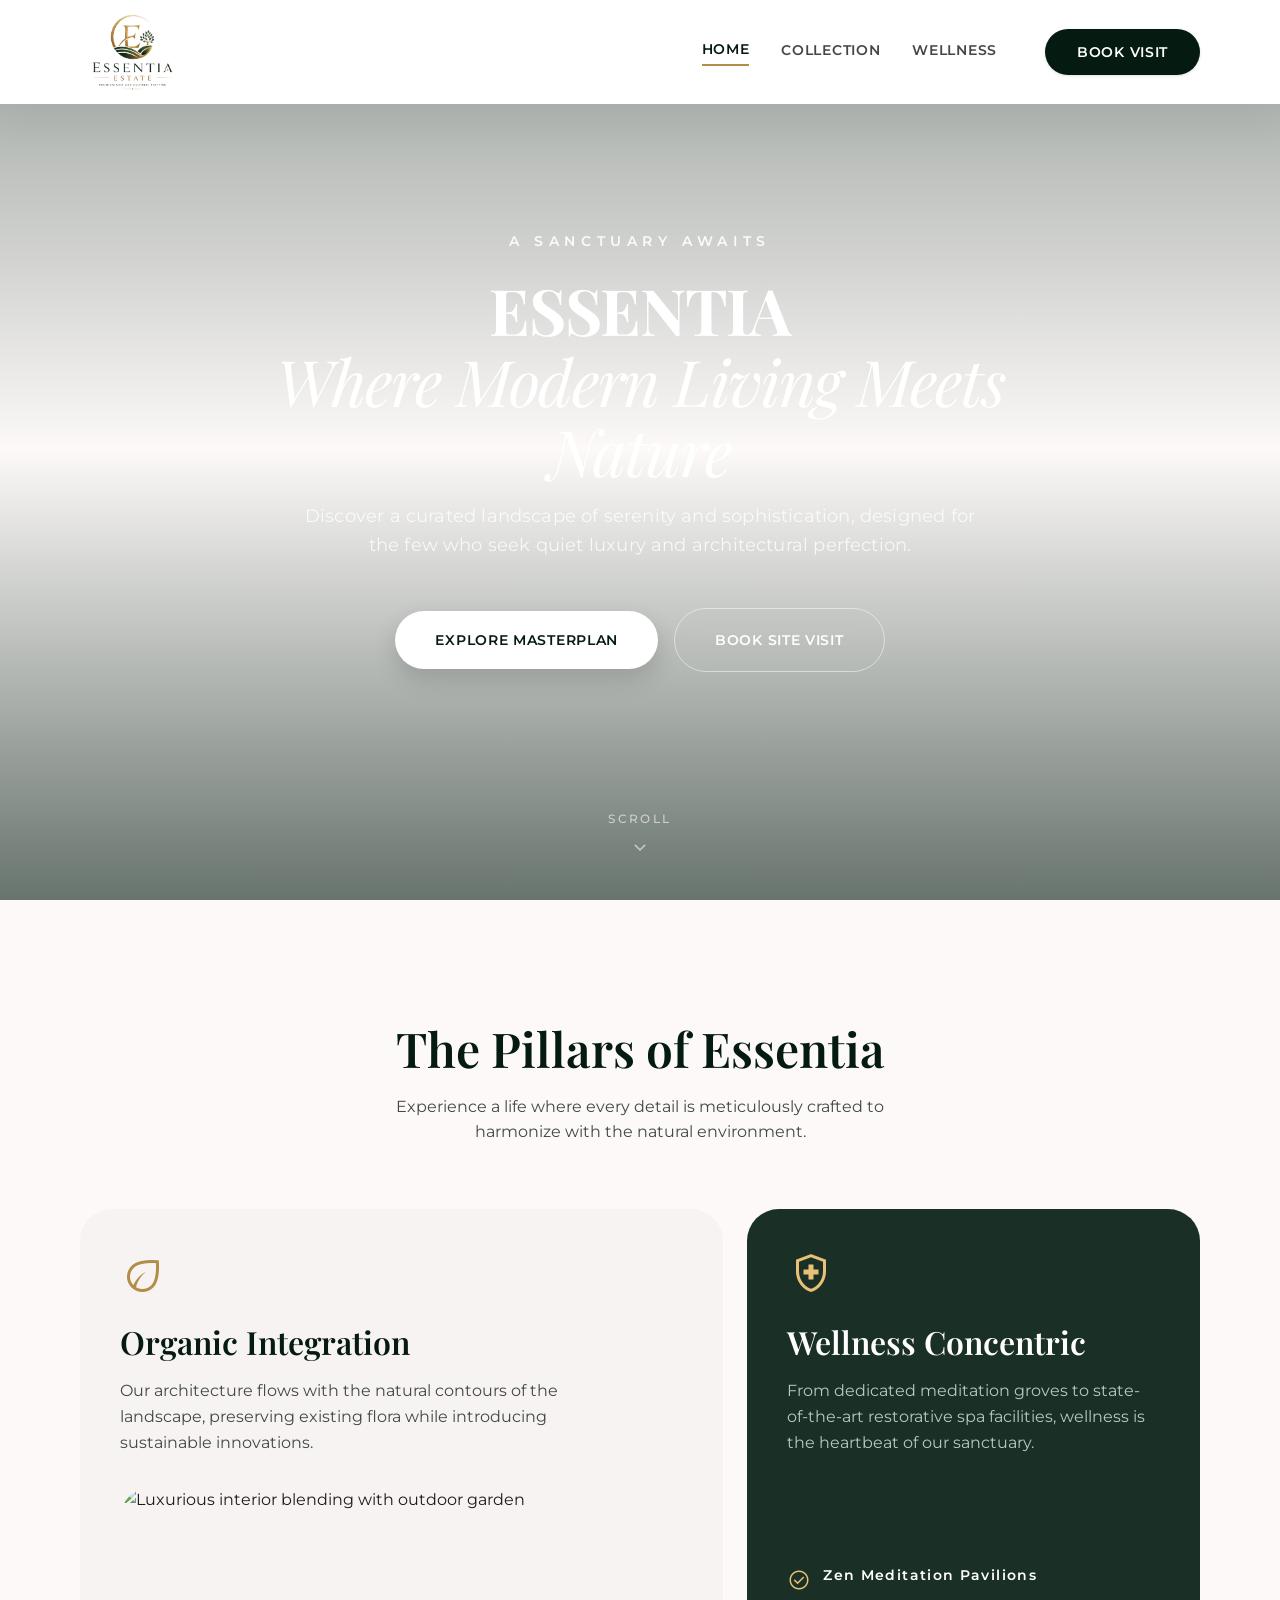
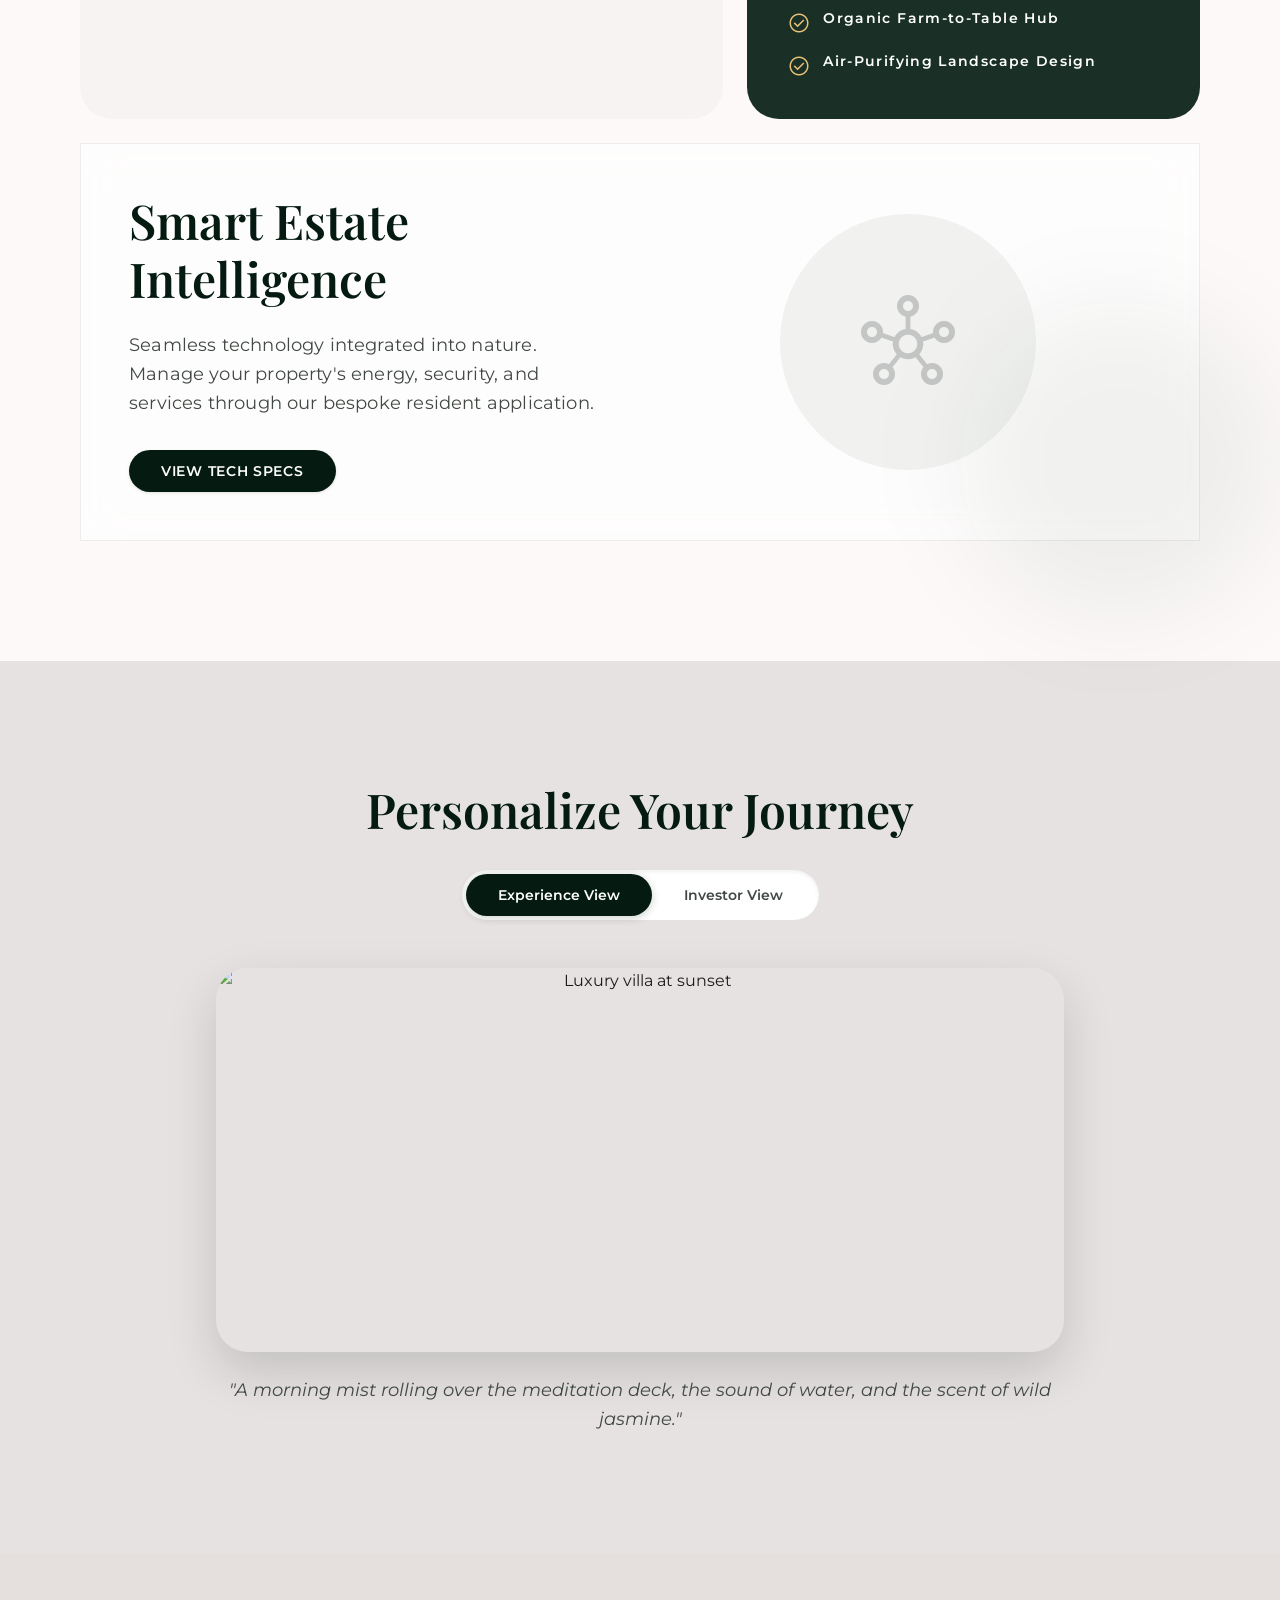
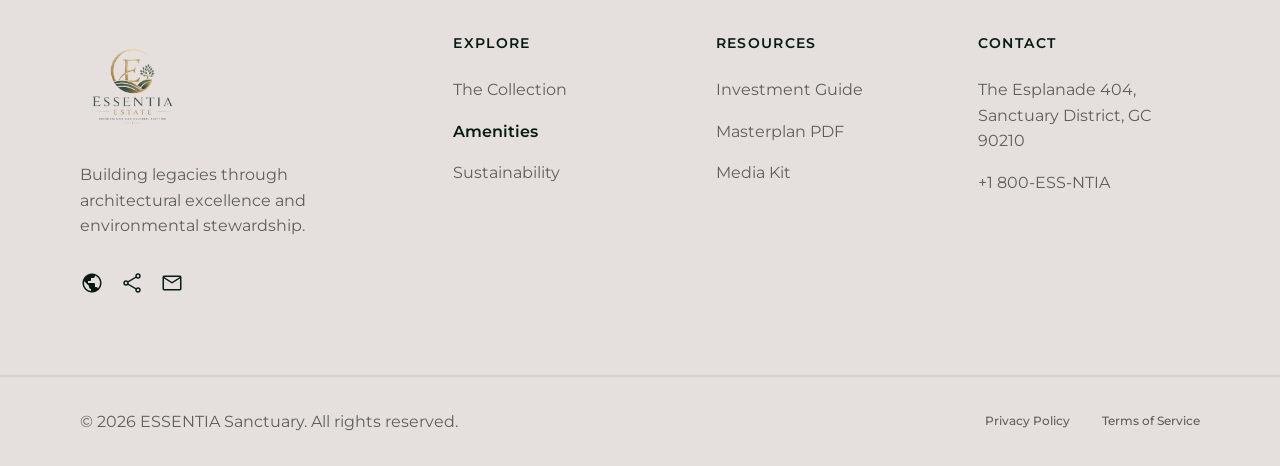
==== commit f4675c21: "first commit" ====
--- a/index.html
+++ b/index.html
@@ -16,8 +16,8 @@
   <header class="site-header glass-nav">
     <nav class="nav-inner" aria-label="Main navigation">
       <a href="index.html" class="nav-logo nav-logo--home">
-        <img src="./assets/icons/logo.png" alt="ESSENTIA Logo" width="56" height="56">
-        <span class="nav-brand">ESSENTIA</span>
+        <img src="./assets/icons/logo.png" alt="ESSENTIA Logo">
+      
       </a>
       <div class="nav-links">
         <a href="index.html" class="nav-link is-active">HOME</a>
@@ -153,47 +153,55 @@
     </section>
   </main>
 
-  <footer class="site-footer">
-    <div class="container footer-grid grid grid-footer">
-      <div>
-        <div class="nav-logo" style="margin-bottom: 24px;">
-          <img src="assets/icons/logo.png" alt="ESSENTIA Logo" width="60" height="60" style="opacity:0.8;">
-          <span class="text-headline-md text-primary">ESSENTIA</span>
-        </div>
-        <p class="text-body-md text-secondary">Crafting modern sanctuaries that harmonize high-end architecture with raw natural beauty.</p>
-      </div>
-      <div>
-        <h4 class="text-label text-primary" style="margin-bottom: 16px;">THE ESTATE</h4>
-        <nav class="flex flex-col gap-2">
-          <a href="About.html" class="text-body-md text-secondary">The Collection</a>
-          <a href="Amenities.html" class="text-body-md text-secondary">Wellness Centers</a>
-          <a href="About.html" class="text-body-md text-secondary">Sustainability</a>
-        </nav>
-      </div>
-      <div>
-        <h4 class="text-label text-primary" style="margin-bottom: 16px;">OPPORTUNITIES</h4>
-        <nav class="flex flex-col gap-2">
-          <a href="About.html" class="text-body-md text-secondary">Investment Models</a>
-          <a href="About.html" class="text-body-md text-secondary">Owner Benefits</a>
-          <a href="contanct.html" class="text-body-md text-secondary">Contact</a>
-        </nav>
-      </div>
-      <div>
-        <h4 class="text-label text-primary" style="margin-bottom: 16px;">STAY UPDATED</h4>
-        <div class="footer-input-wrap">
-          <input type="email" class="footer-input" placeholder="Email Address" aria-label="Email Address">
-          <button type="button" class="footer-input-btn" aria-label="Subscribe"><span class="material-symbols-outlined">arrow_forward</span></button>
-        </div>
-        <div class="flex gap-4" style="margin-top: 16px;">
-          <a href="#" aria-label="Website"><span class="material-symbols-outlined text-secondary">language</span></a>
-          <a href="#" aria-label="Share"><span class="material-symbols-outlined text-secondary">share</span></a>
-        </div>
-      </div>
-    </div>
-    <div class="footer-bottom container">
-      <p class="text-body-md text-secondary" style="opacity:0.6;">© 2026 ESSENTIA Sanctuary. All rights reserved.</p>
-    </div>
-  </footer>
+<footer class="site-footer" style="background-color: #e5e0dd;">
+  <div class="container grid" style="grid-template-columns: 1.5fr 1fr 1fr 1fr; gap: 40px; padding-top: 80px; padding-bottom: 80px; align-items: flex-start;">
+    
+    <div>
+      <div class="nav-logo" style="margin-bottom: 24px;">
+        <img src="assets/icons/logo.png" alt="ESSENTIA Logo" width="60" height="60" style="opacity:0.8;">
+      </div>
+      <p class="text-body-md text-secondary" style="margin-bottom: 32px; max-width: 280px; line-height: 1.6;">
+        Building legacies through architectural excellence and environmental stewardship.
+      </p>
+      <div class="flex gap-4">
+        <span class="material-symbols-outlined text-primary" style="cursor:pointer;">public</span>
+        <span class="material-symbols-outlined text-primary" style="cursor:pointer;">share</span>
+        <span class="material-symbols-outlined text-primary" style="cursor:pointer;">mail</span>
+      </div>
+    </div>
+
+    <div class="flex flex-col gap-4">
+      <h5 class="text-label text-primary" style="margin-bottom: 8px; letter-spacing: 0.1em;">EXPLORE</h5>
+      <a href="index.html" class="text-body-md text-secondary" style="text-decoration: none;">The Collection</a>
+      <a href="Amenities.html" class="text-body-md text-primary font-semibold" style="text-decoration: none;">Amenities</a>
+      <a href="About.html" class="text-body-md text-secondary" style="text-decoration: none;">Sustainability</a>
+    </div>
+
+    <div class="flex flex-col gap-4">
+      <h5 class="text-label text-primary" style="margin-bottom: 8px; letter-spacing: 0.1em;">RESOURCES</h5>
+      <a href="#" class="text-body-md text-secondary" style="text-decoration: none;">Investment Guide</a>
+      <a href="#" class="text-body-md text-secondary" style="text-decoration: none;">Masterplan PDF</a>
+      <a href="#" class="text-body-md text-secondary" style="text-decoration: none;">Media Kit</a>
+    </div>
+
+    <div class="flex flex-col gap-4">
+      <h5 class="text-label text-primary" style="margin-bottom: 8px; letter-spacing: 0.1em;">CONTACT</h5>
+      <p class="text-body-md text-secondary" style="margin: 0; line-height: 1.6;">The Esplanade 404, Sanctuary District, GC 90210</p>
+      <p class="text-body-md text-secondary" style="margin: 0;">+1 800-ESS-NTIA</p>
+    </div>
+
+  </div>
+
+  <div style="border-top: 1px solid rgba(0, 0, 0, 0.08); width: 100%;"></div>
+
+  <div class="container footer-bottom footer-bottom--flex" style="display: flex; justify-content: space-between; align-items: center; padding-top: 32px; padding-bottom: 32px;">
+    <span class="text-body-md text-secondary">© 2026 ESSENTIA Sanctuary. All rights reserved.</span>
+    <div class="flex gap-8">
+      <a href="#" class="text-caption text-secondary" style="text-decoration: none;">Privacy Policy</a>
+      <a href="#" class="text-caption text-secondary" style="text-decoration: none;">Terms of Service</a>
+    </div>
+  </div>
+</footer>
 
   <script src="./js/script.js"></script>
 </body>
--- a/css/style.css
+++ b/css/style.css
@@ -267,7 +267,7 @@
 }
 
 .glass-nav {
-  background: rgba(255, 255, 255, 0.7);
+  background: #fff;
   backdrop-filter: blur(20px);
   -webkit-backdrop-filter: blur(20px);
   box-shadow: var(--shadow-nav);
@@ -450,17 +450,23 @@
   max-width: var(--container-max);
   margin: 0 auto;
   transition: padding var(--transition);
+   height: 104px !important;
+    padding-top: 0 !important;
+    padding-bottom: 0 !important;
 }
 
 .nav-logo {
   display: flex;
   align-items: center;
   gap: 12px;
-}
+    height: 100%;
+}
+
+  
 
 .nav-logo img {
-  width: 40px;
-  height: 40px;
+  height: 104px !important; /* Matches navbar total height */
+    width: auto !important;   /* Keeps aspect ratio */
   object-fit: contain;
   flex-shrink: 0;
   display: block;
@@ -605,59 +611,69 @@
 }
 
 /* --- Footer --- */
+/* Base site footer configuration */
 .site-footer {
-  background-color: var(--surface-container-highest);
-  border-radius: var(--radius-lg) var(--radius-lg) 0 0;
-}
-
-.site-footer--dark {
-  background-color: var(--primary-container);
-}
-
-.footer-grid {
-  padding-top: var(--section-gap-md);
-  padding-bottom: var(--section-gap-md);
-}
-
-.footer-bottom {
-  border-top: 1px solid rgba(194, 200, 195, 0.3);
-  padding: 32px var(--margin-mobile);
-  text-align: center;
-}
-
+  width: 100%;
+  background-color: #fff; /* Matches your background palette */
+}
+
+/* 4-Column Header Grid Configuration */
+.grid-footer {
+  display: grid;
+  grid-template-columns: 1.5fr repeat(3, 1fr); /* Gives the logo text extra width */
+  gap: 40px;
+  align-items: flex-start; /* Ensures columns align perfectly along the top line */
+}
+
+/* Utilities mapping to your layout classes */
+.flex {
+  display: flex;
+}
+
+.flex-col {
+  flex-direction: column;
+}
+
+.gap-4 {
+  gap: 16px;
+}
+
+.gap-8 {
+  gap: 32px;
+}
+
+/* Bottom Row Alignment */
 .footer-bottom--flex {
   display: flex;
-  flex-direction: column;
-  align-items: center;
-  gap: 16px;
-}
-
-.footer-input-wrap {
-  position: relative;
-}
-
-.footer-input {
-  width: 100%;
-  background: transparent;
-  border: none;
-  border-bottom: 1px solid var(--outline-variant);
-  padding: 8px 32px 8px 0;
-  outline: none;
-}
-
-.footer-input:focus {
-  border-bottom-color: var(--on-tertiary-container);
-}
-
-.footer-input-btn {
-  position: absolute;
-  right: 0;
-  top: 50%;
-  transform: translateY(-50%);
-  background: none;
-  border: none;
-  color: var(--primary);
-  cursor: pointer;
+  justify-content: space-between;
+  align-items: center;
+  padding-top: 24px;
+  padding-bottom: 24px;
+  border-top: 1px solid rgba(0, 0, 0, 0.08); /* Clean dividers line */
+}
+
+/* Typography Overrides to remove default margins */
+.text-label {
+  margin: 0 0 8px 0;
+  font-size: 0.85rem;
+  letter-spacing: 0.1em;
+}
+
+.grid-footer a {
+  text-decoration: none;
+}
+
+/* Mobile Responsiveness Layout adjustment */
+@media (max-width: 768px) {
+  .grid-footer {
+    grid-template-columns: 1fr;
+    gap: 32px;
+  }
+  .footer-bottom--flex {
+    flex-direction: column;
+    align-items: flex-start;
+    gap: 16px;
+  }
 }
 
 /* --- Forms --- */
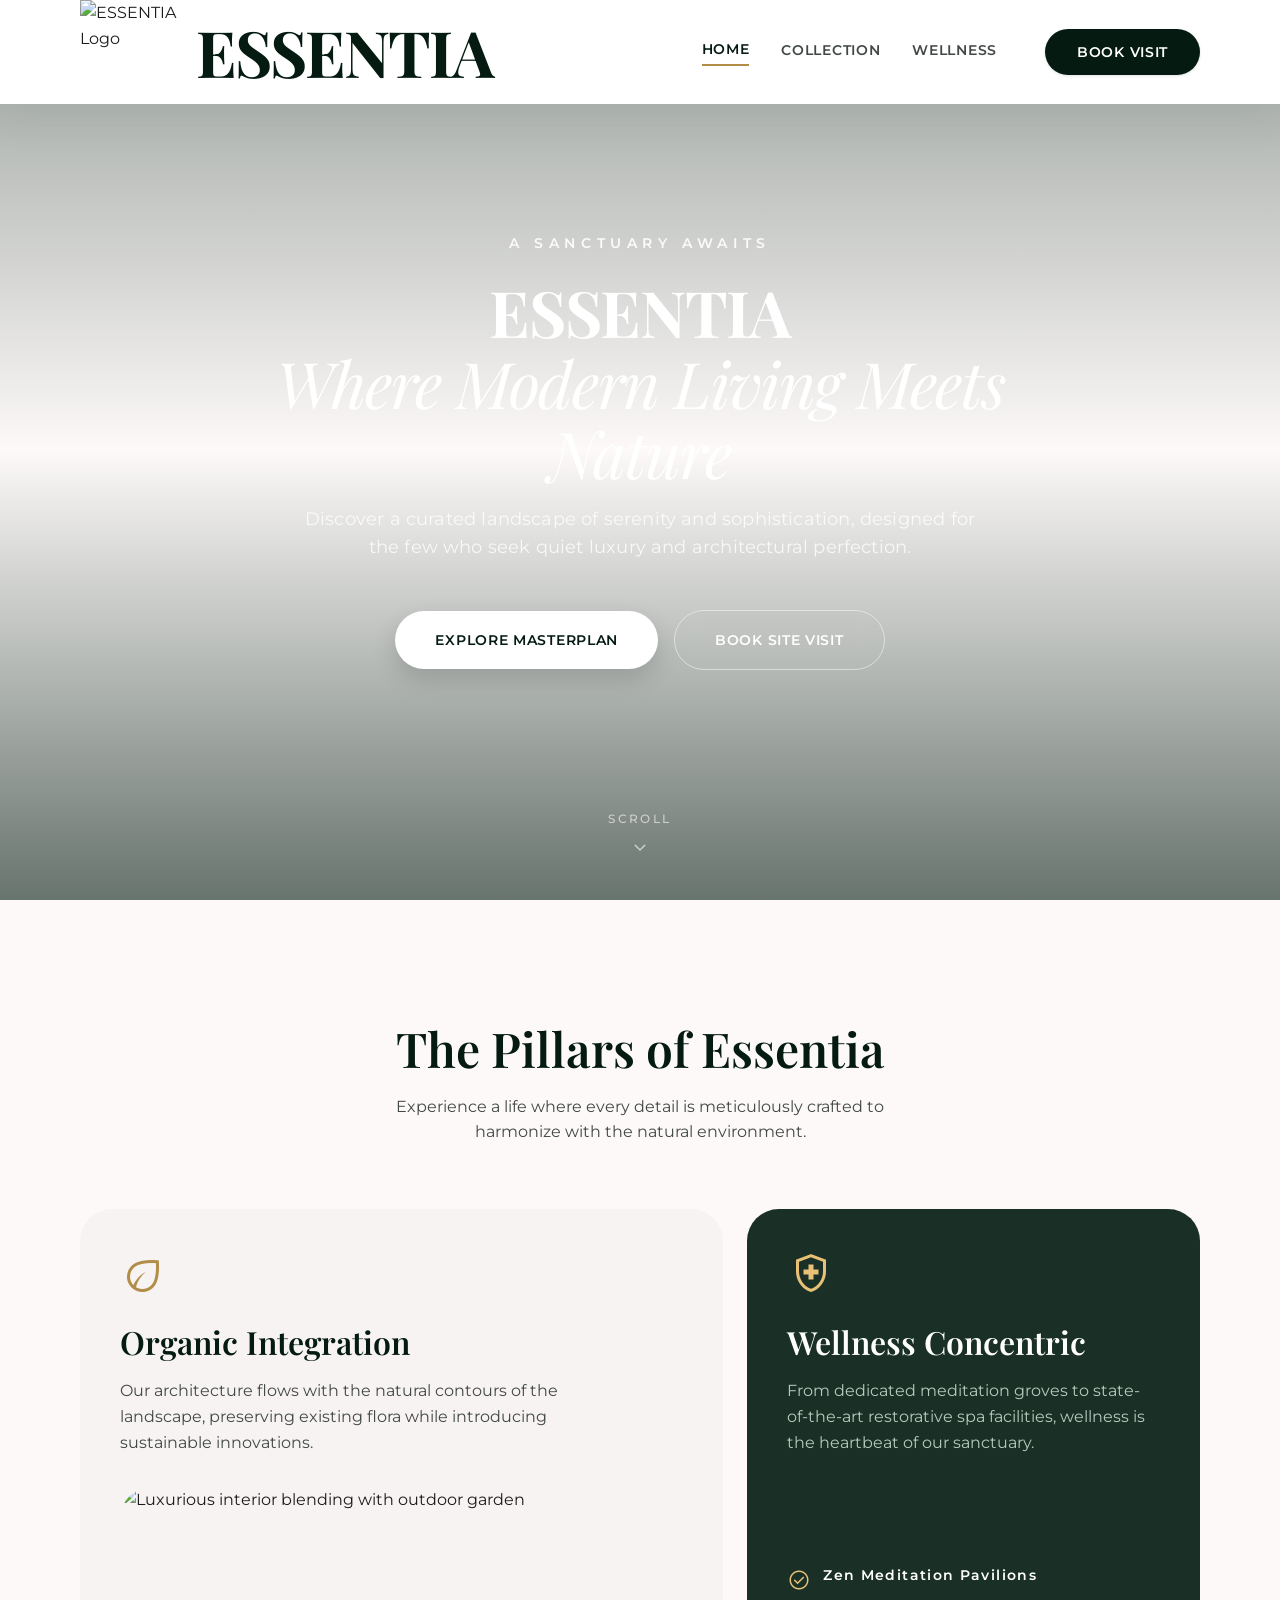
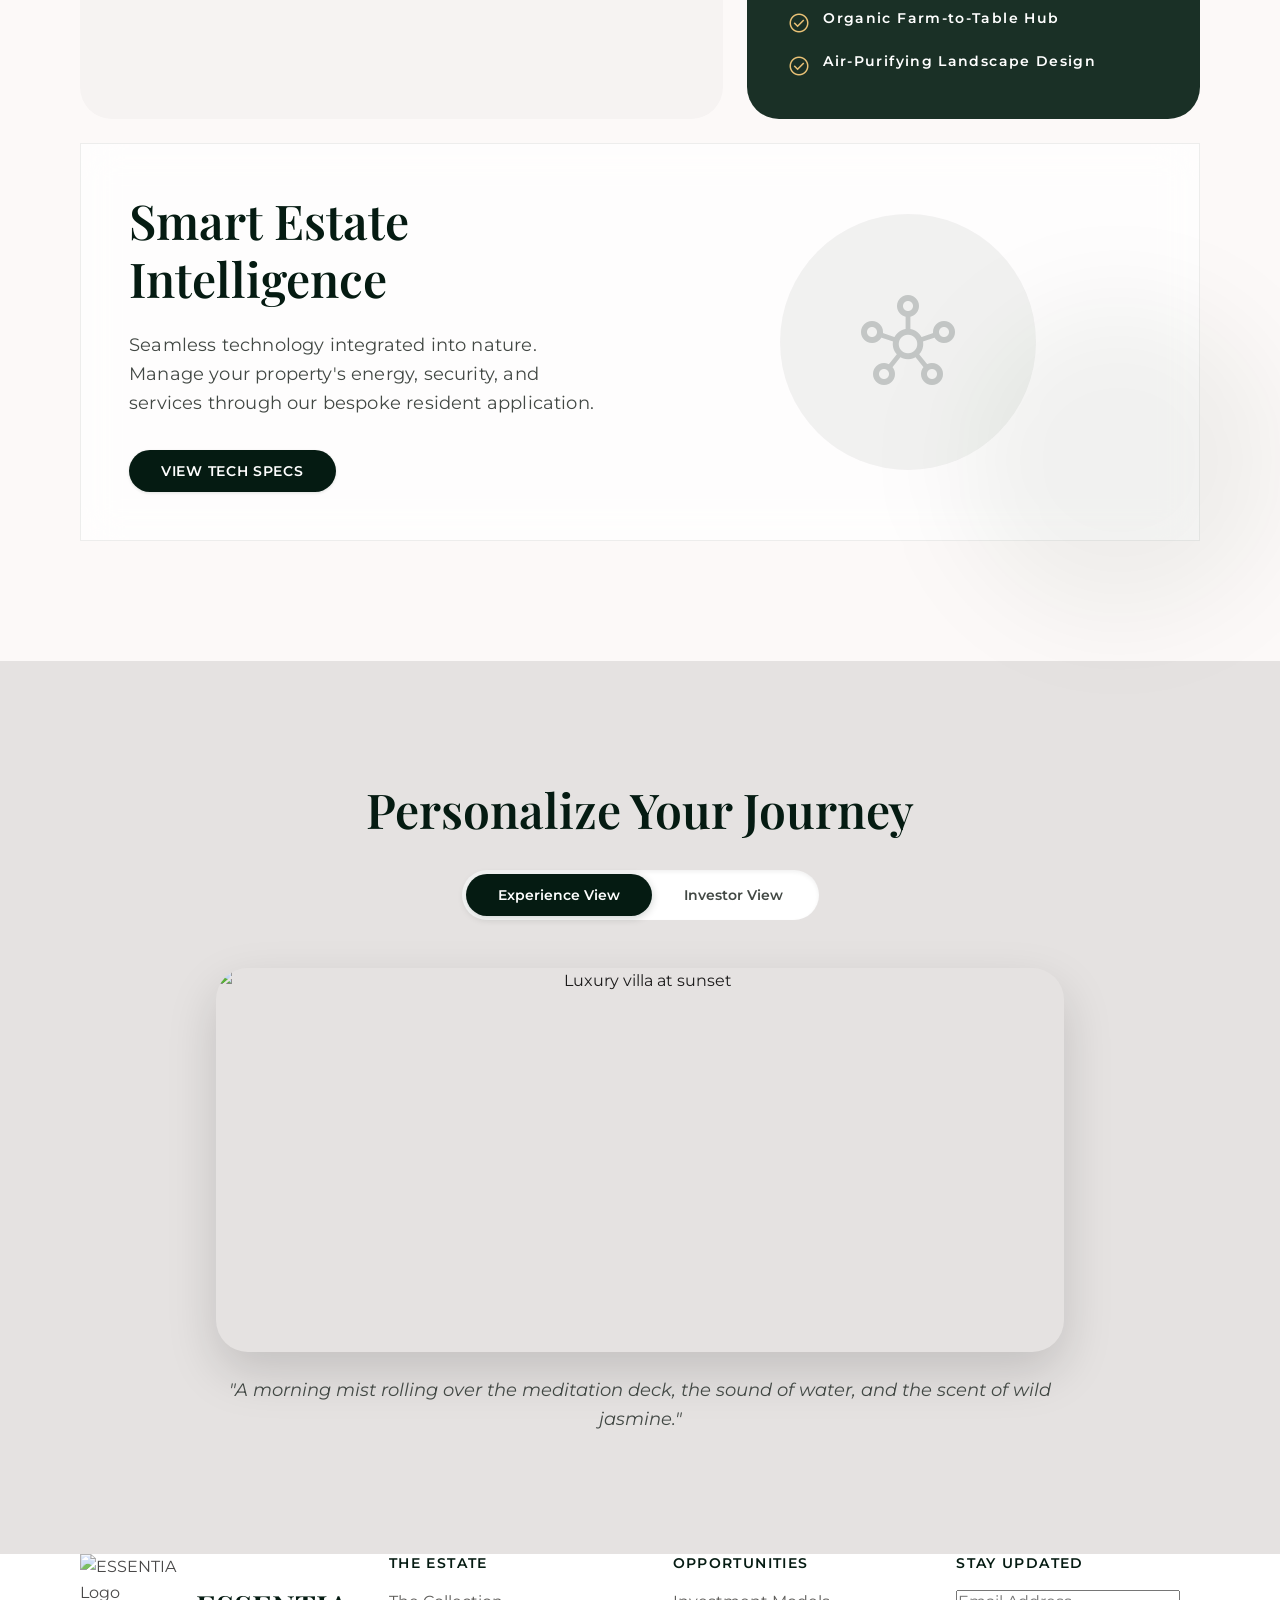
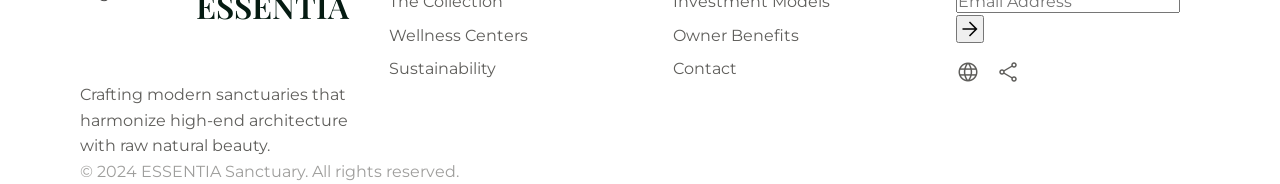
==== commit 82adb449: "added css file link" ====
--- a/index.html
+++ b/index.html
@@ -15,9 +15,9 @@
 
   <header class="site-header glass-nav">
     <nav class="nav-inner" aria-label="Main navigation">
-      <a href="index.html" class="nav-logo nav-logo--home">
-        <img src="./assets/icons/logo.png" alt="ESSENTIA Logo">
-      
+      <a href="index.html" class="nav-logo">
+        <img src="https://lh3.googleusercontent.com/aida-public/[base64]" alt="ESSENTIA Logo" width="40" height="40">
+        <span class="nav-brand">ESSENTIA</span>
       </a>
       <div class="nav-links">
         <a href="index.html" class="nav-link is-active">HOME</a>
@@ -36,8 +36,8 @@
     <div class="drawer-panel" id="drawer-panel">
       <div>
         <div class="flex justify-between items-center" style="margin-bottom: 48px;">
-          <a href="index.html" class="nav-logo nav-logo--sm nav-logo--home">
-            <img src="./assets/icons/logo.png" alt="ESSENTIA Logo" width="40" height="40">
+          <a href="index.html" class="nav-logo nav-logo--sm">
+            <img src="https://lh3.googleusercontent.com/aida-public/[base64]" alt="ESSENTIA Logo" width="32" height="32">
             <span class="nav-brand nav-brand--sm">ESSENTIA</span>
           </a>
           <button type="button" class="drawer-close" id="drawer-close" aria-label="Close menu">
@@ -70,8 +70,7 @@
         <p class="hero__subtitle text-body-lg">Discover a curated landscape of serenity and sophistication, designed for the few who seek quiet luxury and architectural perfection.</p>
         <div class="hero__actions">
           <button type="button" class="btn btn-white">EXPLORE MASTERPLAN</button>
-          <a href="contanct.html" class="btn btn-outline-white">BOOK  SITE VISIT</a>
-          <!-- <button type="button" class="btn btn-outline-white">BOOK SITE VISIT</button> -->
+          <button type="button" class="btn btn-outline-white">BOOK SITE VISIT</button>
         </div>
       </div>
       <div class="hero__scroll animate-bounce" aria-hidden="true">
@@ -153,56 +152,48 @@
     </section>
   </main>
 
-<footer class="site-footer" style="background-color: #e5e0dd;">
-  <div class="container grid" style="grid-template-columns: 1.5fr 1fr 1fr 1fr; gap: 40px; padding-top: 80px; padding-bottom: 80px; align-items: flex-start;">
-    
-    <div>
-      <div class="nav-logo" style="margin-bottom: 24px;">
-        <img src="assets/icons/logo.png" alt="ESSENTIA Logo" width="60" height="60" style="opacity:0.8;">
+  <footer class="site-footer">
+    <div class="container footer-grid grid grid-footer">
+      <div>
+        <div class="nav-logo" style="margin-bottom: 24px;">
+          <img src="https://lh3.googleusercontent.com/aida-public/[base64]" alt="ESSENTIA Logo" width="32" height="32" style="opacity:0.8;">
+          <span class="text-headline-md text-primary">ESSENTIA</span>
+        </div>
+        <p class="text-body-md text-secondary">Crafting modern sanctuaries that harmonize high-end architecture with raw natural beauty.</p>
       </div>
-      <p class="text-body-md text-secondary" style="margin-bottom: 32px; max-width: 280px; line-height: 1.6;">
-        Building legacies through architectural excellence and environmental stewardship.
-      </p>
-      <div class="flex gap-4">
-        <span class="material-symbols-outlined text-primary" style="cursor:pointer;">public</span>
-        <span class="material-symbols-outlined text-primary" style="cursor:pointer;">share</span>
-        <span class="material-symbols-outlined text-primary" style="cursor:pointer;">mail</span>
+      <div>
+        <h4 class="text-label text-primary" style="margin-bottom: 16px;">THE ESTATE</h4>
+        <nav class="flex flex-col gap-2">
+          <a href="About.html" class="text-body-md text-secondary">The Collection</a>
+          <a href="Amenities.html" class="text-body-md text-secondary">Wellness Centers</a>
+          <a href="About.html" class="text-body-md text-secondary">Sustainability</a>
+        </nav>
+      </div>
+      <div>
+        <h4 class="text-label text-primary" style="margin-bottom: 16px;">OPPORTUNITIES</h4>
+        <nav class="flex flex-col gap-2">
+          <a href="About.html" class="text-body-md text-secondary">Investment Models</a>
+          <a href="About.html" class="text-body-md text-secondary">Owner Benefits</a>
+          <a href="contanct.html" class="text-body-md text-secondary">Contact</a>
+        </nav>
+      </div>
+      <div>
+        <h4 class="text-label text-primary" style="margin-bottom: 16px;">STAY UPDATED</h4>
+        <div class="footer-input-wrap">
+          <input type="email" class="footer-input" placeholder="Email Address" aria-label="Email Address">
+          <button type="button" class="footer-input-btn" aria-label="Subscribe"><span class="material-symbols-outlined">arrow_forward</span></button>
+        </div>
+        <div class="flex gap-4" style="margin-top: 16px;">
+          <a href="#" aria-label="Website"><span class="material-symbols-outlined text-secondary">language</span></a>
+          <a href="#" aria-label="Share"><span class="material-symbols-outlined text-secondary">share</span></a>
+        </div>
       </div>
     </div>
+    <div class="footer-bottom container">
+      <p class="text-body-md text-secondary" style="opacity:0.6;">© 2024 ESSENTIA Sanctuary. All rights reserved.</p>
+    </div>
+  </footer>
 
-    <div class="flex flex-col gap-4">
-      <h5 class="text-label text-primary" style="margin-bottom: 8px; letter-spacing: 0.1em;">EXPLORE</h5>
-      <a href="index.html" class="text-body-md text-secondary" style="text-decoration: none;">The Collection</a>
-      <a href="Amenities.html" class="text-body-md text-primary font-semibold" style="text-decoration: none;">Amenities</a>
-      <a href="About.html" class="text-body-md text-secondary" style="text-decoration: none;">Sustainability</a>
-    </div>
-
-    <div class="flex flex-col gap-4">
-      <h5 class="text-label text-primary" style="margin-bottom: 8px; letter-spacing: 0.1em;">RESOURCES</h5>
-      <a href="#" class="text-body-md text-secondary" style="text-decoration: none;">Investment Guide</a>
-      <a href="#" class="text-body-md text-secondary" style="text-decoration: none;">Masterplan PDF</a>
-      <a href="#" class="text-body-md text-secondary" style="text-decoration: none;">Media Kit</a>
-    </div>
-
-    <div class="flex flex-col gap-4">
-      <h5 class="text-label text-primary" style="margin-bottom: 8px; letter-spacing: 0.1em;">CONTACT</h5>
-      <p class="text-body-md text-secondary" style="margin: 0; line-height: 1.6;">The Esplanade 404, Sanctuary District, GC 90210</p>
-      <p class="text-body-md text-secondary" style="margin: 0;">+1 800-ESS-NTIA</p>
-    </div>
-
-  </div>
-
-  <div style="border-top: 1px solid rgba(0, 0, 0, 0.08); width: 100%;"></div>
-
-  <div class="container footer-bottom footer-bottom--flex" style="display: flex; justify-content: space-between; align-items: center; padding-top: 32px; padding-bottom: 32px;">
-    <span class="text-body-md text-secondary">© 2026 ESSENTIA Sanctuary. All rights reserved.</span>
-    <div class="flex gap-8">
-      <a href="#" class="text-caption text-secondary" style="text-decoration: none;">Privacy Policy</a>
-      <a href="#" class="text-caption text-secondary" style="text-decoration: none;">Terms of Service</a>
-    </div>
-  </div>
-</footer>
-
-  <script src="./js/script.js"></script>
+  <script src="script.js"></script>
 </body>
 </html>
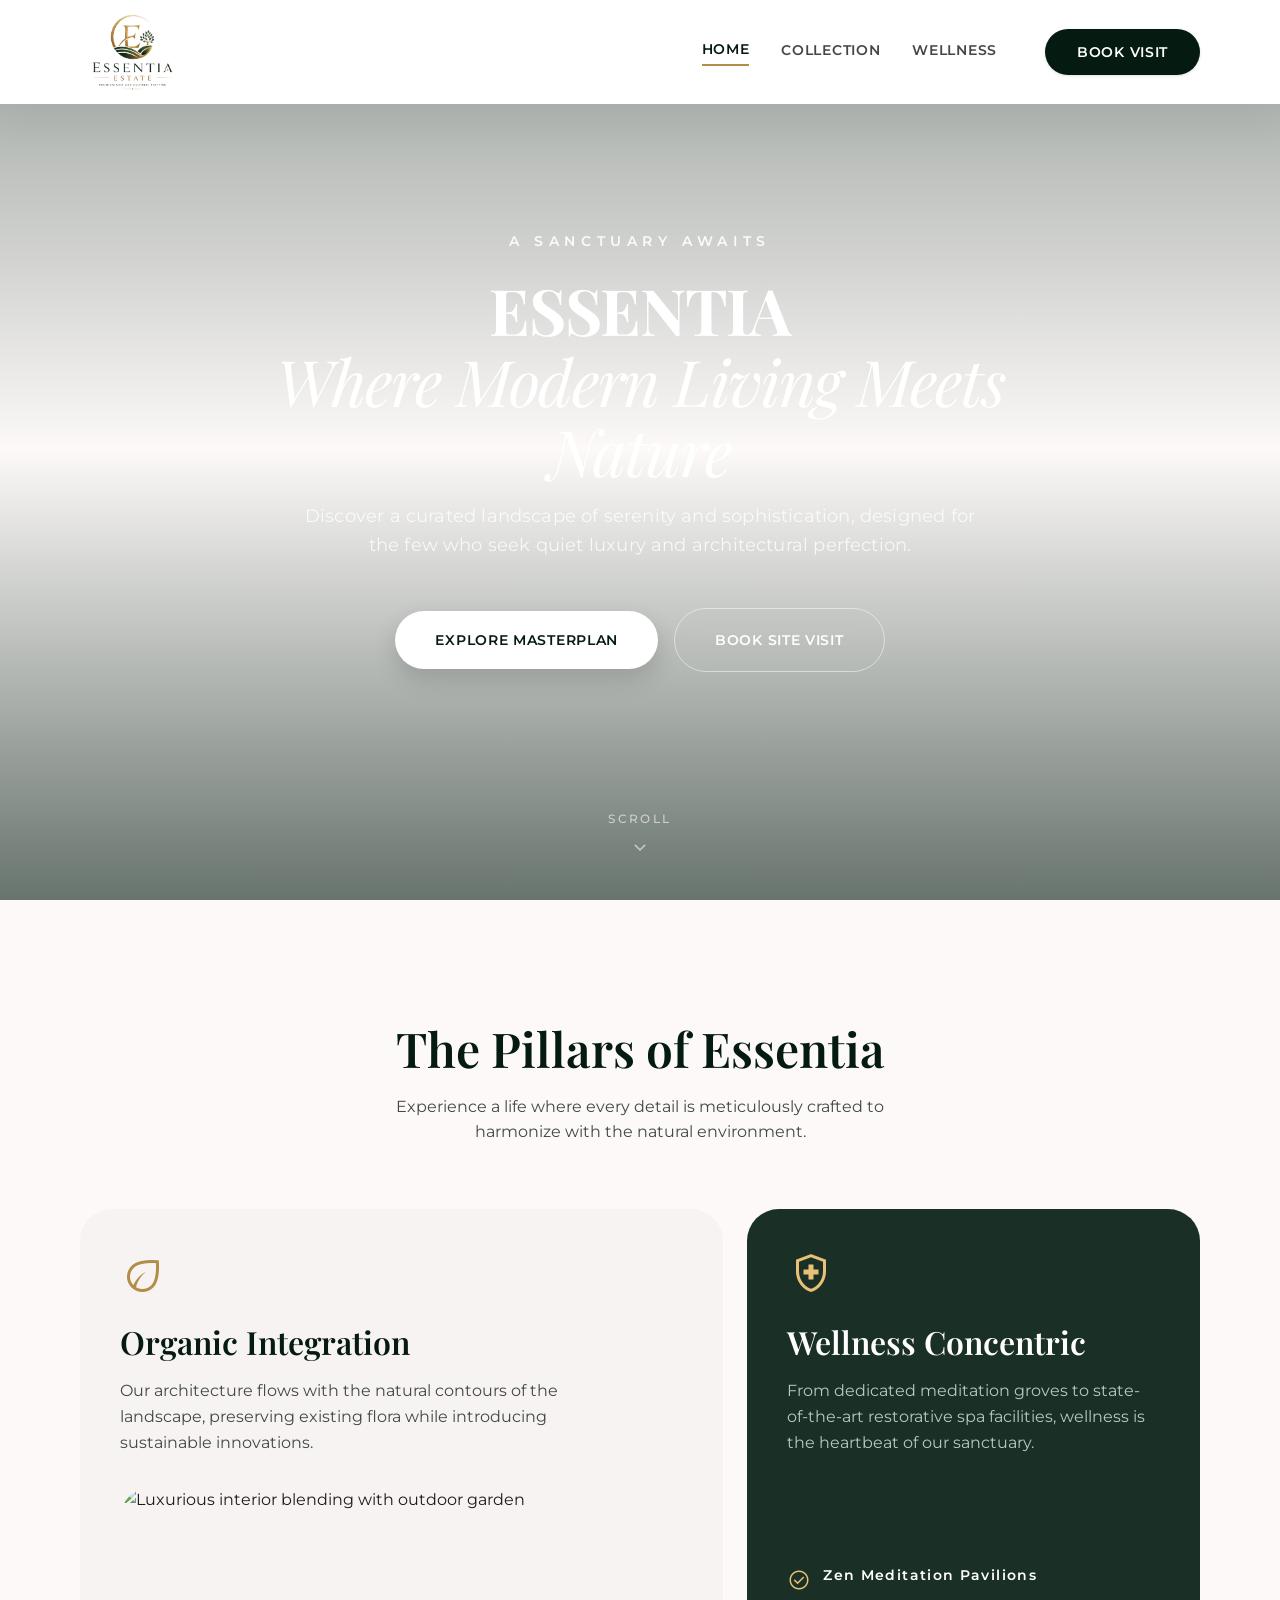
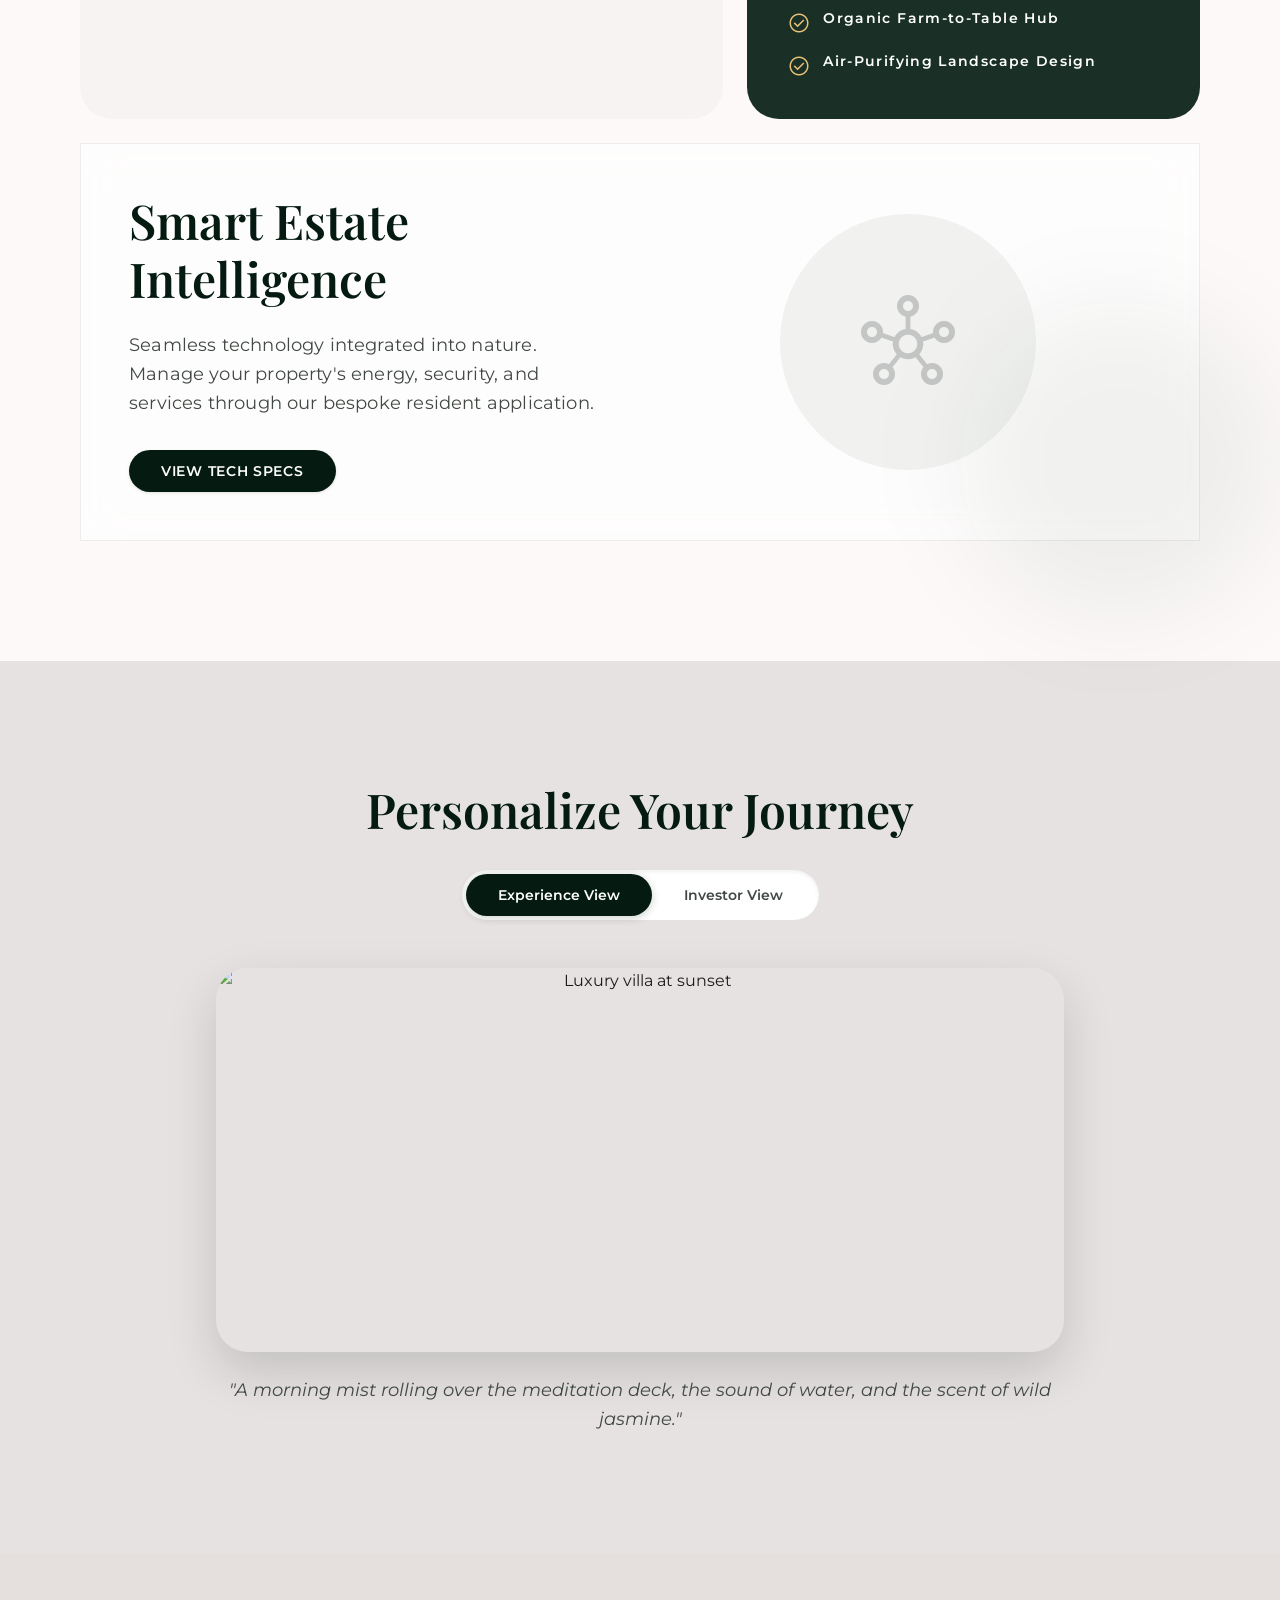
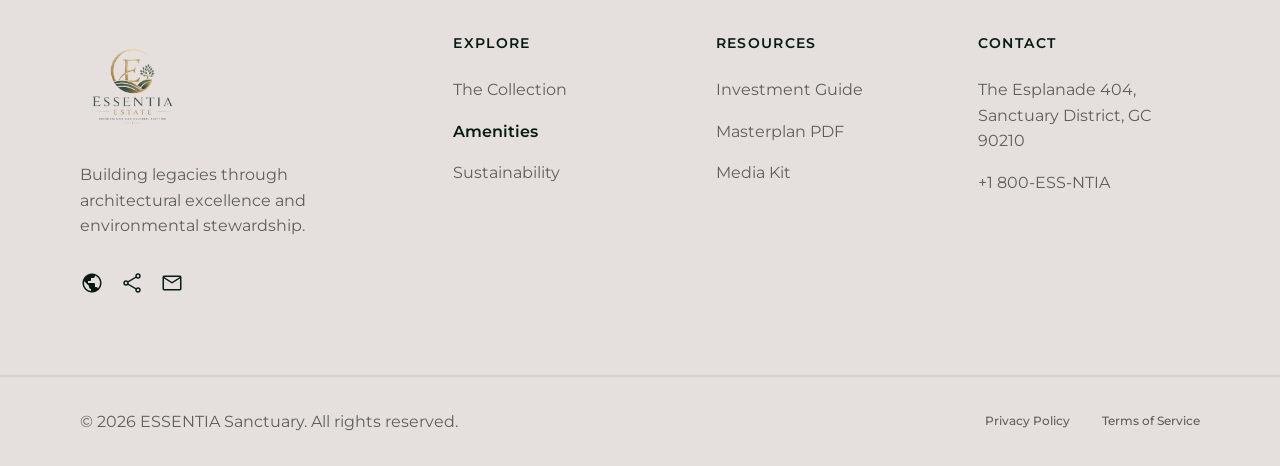
==== commit bd61d50f: "Merge pull request #1 from CodefirstTechnology/dev/gayathri Dev/gayathri" ====
--- a/index.html
+++ b/index.html
@@ -15,9 +15,9 @@
 
   <header class="site-header glass-nav">
     <nav class="nav-inner" aria-label="Main navigation">
-      <a href="index.html" class="nav-logo">
-        <img src="https://lh3.googleusercontent.com/aida-public/[base64]" alt="ESSENTIA Logo" width="40" height="40">
-        <span class="nav-brand">ESSENTIA</span>
+      <a href="index.html" class="nav-logo nav-logo--home">
+        <img src="./assets/icons/logo.png" alt="ESSENTIA Logo">
+      
       </a>
       <div class="nav-links">
         <a href="index.html" class="nav-link is-active">HOME</a>
@@ -36,8 +36,8 @@
     <div class="drawer-panel" id="drawer-panel">
       <div>
         <div class="flex justify-between items-center" style="margin-bottom: 48px;">
-          <a href="index.html" class="nav-logo nav-logo--sm">
-            <img src="https://lh3.googleusercontent.com/aida-public/[base64]" alt="ESSENTIA Logo" width="32" height="32">
+          <a href="index.html" class="nav-logo nav-logo--sm nav-logo--home">
+            <img src="./assets/icons/logo.png" alt="ESSENTIA Logo" width="40" height="40">
             <span class="nav-brand nav-brand--sm">ESSENTIA</span>
           </a>
           <button type="button" class="drawer-close" id="drawer-close" aria-label="Close menu">
@@ -70,7 +70,8 @@
         <p class="hero__subtitle text-body-lg">Discover a curated landscape of serenity and sophistication, designed for the few who seek quiet luxury and architectural perfection.</p>
         <div class="hero__actions">
           <button type="button" class="btn btn-white">EXPLORE MASTERPLAN</button>
-          <button type="button" class="btn btn-outline-white">BOOK SITE VISIT</button>
+          <a href="contanct.html" class="btn btn-outline-white">BOOK  SITE VISIT</a>
+          <!-- <button type="button" class="btn btn-outline-white">BOOK SITE VISIT</button> -->
         </div>
       </div>
       <div class="hero__scroll animate-bounce" aria-hidden="true">
@@ -152,48 +153,56 @@
     </section>
   </main>
 
-  <footer class="site-footer">
-    <div class="container footer-grid grid grid-footer">
-      <div>
-        <div class="nav-logo" style="margin-bottom: 24px;">
-          <img src="https://lh3.googleusercontent.com/aida-public/[base64]" alt="ESSENTIA Logo" width="32" height="32" style="opacity:0.8;">
-          <span class="text-headline-md text-primary">ESSENTIA</span>
-        </div>
-        <p class="text-body-md text-secondary">Crafting modern sanctuaries that harmonize high-end architecture with raw natural beauty.</p>
-      </div>
-      <div>
-        <h4 class="text-label text-primary" style="margin-bottom: 16px;">THE ESTATE</h4>
-        <nav class="flex flex-col gap-2">
-          <a href="About.html" class="text-body-md text-secondary">The Collection</a>
-          <a href="Amenities.html" class="text-body-md text-secondary">Wellness Centers</a>
-          <a href="About.html" class="text-body-md text-secondary">Sustainability</a>
-        </nav>
-      </div>
-      <div>
-        <h4 class="text-label text-primary" style="margin-bottom: 16px;">OPPORTUNITIES</h4>
-        <nav class="flex flex-col gap-2">
-          <a href="About.html" class="text-body-md text-secondary">Investment Models</a>
-          <a href="About.html" class="text-body-md text-secondary">Owner Benefits</a>
-          <a href="contanct.html" class="text-body-md text-secondary">Contact</a>
-        </nav>
-      </div>
-      <div>
-        <h4 class="text-label text-primary" style="margin-bottom: 16px;">STAY UPDATED</h4>
-        <div class="footer-input-wrap">
-          <input type="email" class="footer-input" placeholder="Email Address" aria-label="Email Address">
-          <button type="button" class="footer-input-btn" aria-label="Subscribe"><span class="material-symbols-outlined">arrow_forward</span></button>
-        </div>
-        <div class="flex gap-4" style="margin-top: 16px;">
-          <a href="#" aria-label="Website"><span class="material-symbols-outlined text-secondary">language</span></a>
-          <a href="#" aria-label="Share"><span class="material-symbols-outlined text-secondary">share</span></a>
-        </div>
-      </div>
-    </div>
-    <div class="footer-bottom container">
-      <p class="text-body-md text-secondary" style="opacity:0.6;">© 2024 ESSENTIA Sanctuary. All rights reserved.</p>
-    </div>
-  </footer>
-
-  <script src="script.js"></script>
+<footer class="site-footer" style="background-color: #e5e0dd;">
+  <div class="container grid" style="grid-template-columns: 1.5fr 1fr 1fr 1fr; gap: 40px; padding-top: 80px; padding-bottom: 80px; align-items: flex-start;">
+    
+    <div>
+      <div class="nav-logo" style="margin-bottom: 24px;">
+        <img src="assets/icons/logo.png" alt="ESSENTIA Logo" width="60" height="60" style="opacity:0.8;">
+      </div>
+      <p class="text-body-md text-secondary" style="margin-bottom: 32px; max-width: 280px; line-height: 1.6;">
+        Building legacies through architectural excellence and environmental stewardship.
+      </p>
+      <div class="flex gap-4">
+        <span class="material-symbols-outlined text-primary" style="cursor:pointer;">public</span>
+        <span class="material-symbols-outlined text-primary" style="cursor:pointer;">share</span>
+        <span class="material-symbols-outlined text-primary" style="cursor:pointer;">mail</span>
+      </div>
+    </div>
+
+    <div class="flex flex-col gap-4">
+      <h5 class="text-label text-primary" style="margin-bottom: 8px; letter-spacing: 0.1em;">EXPLORE</h5>
+      <a href="index.html" class="text-body-md text-secondary" style="text-decoration: none;">The Collection</a>
+      <a href="Amenities.html" class="text-body-md text-primary font-semibold" style="text-decoration: none;">Amenities</a>
+      <a href="About.html" class="text-body-md text-secondary" style="text-decoration: none;">Sustainability</a>
+    </div>
+
+    <div class="flex flex-col gap-4">
+      <h5 class="text-label text-primary" style="margin-bottom: 8px; letter-spacing: 0.1em;">RESOURCES</h5>
+      <a href="#" class="text-body-md text-secondary" style="text-decoration: none;">Investment Guide</a>
+      <a href="#" class="text-body-md text-secondary" style="text-decoration: none;">Masterplan PDF</a>
+      <a href="#" class="text-body-md text-secondary" style="text-decoration: none;">Media Kit</a>
+    </div>
+
+    <div class="flex flex-col gap-4">
+      <h5 class="text-label text-primary" style="margin-bottom: 8px; letter-spacing: 0.1em;">CONTACT</h5>
+      <p class="text-body-md text-secondary" style="margin: 0; line-height: 1.6;">The Esplanade 404, Sanctuary District, GC 90210</p>
+      <p class="text-body-md text-secondary" style="margin: 0;">+1 800-ESS-NTIA</p>
+    </div>
+
+  </div>
+
+  <div style="border-top: 1px solid rgba(0, 0, 0, 0.08); width: 100%;"></div>
+
+  <div class="container footer-bottom footer-bottom--flex" style="display: flex; justify-content: space-between; align-items: center; padding-top: 32px; padding-bottom: 32px;">
+    <span class="text-body-md text-secondary">© 2026 ESSENTIA Sanctuary. All rights reserved.</span>
+    <div class="flex gap-8">
+      <a href="#" class="text-caption text-secondary" style="text-decoration: none;">Privacy Policy</a>
+      <a href="#" class="text-caption text-secondary" style="text-decoration: none;">Terms of Service</a>
+    </div>
+  </div>
+</footer>
+
+  <script src="./js/script.js"></script>
 </body>
 </html>
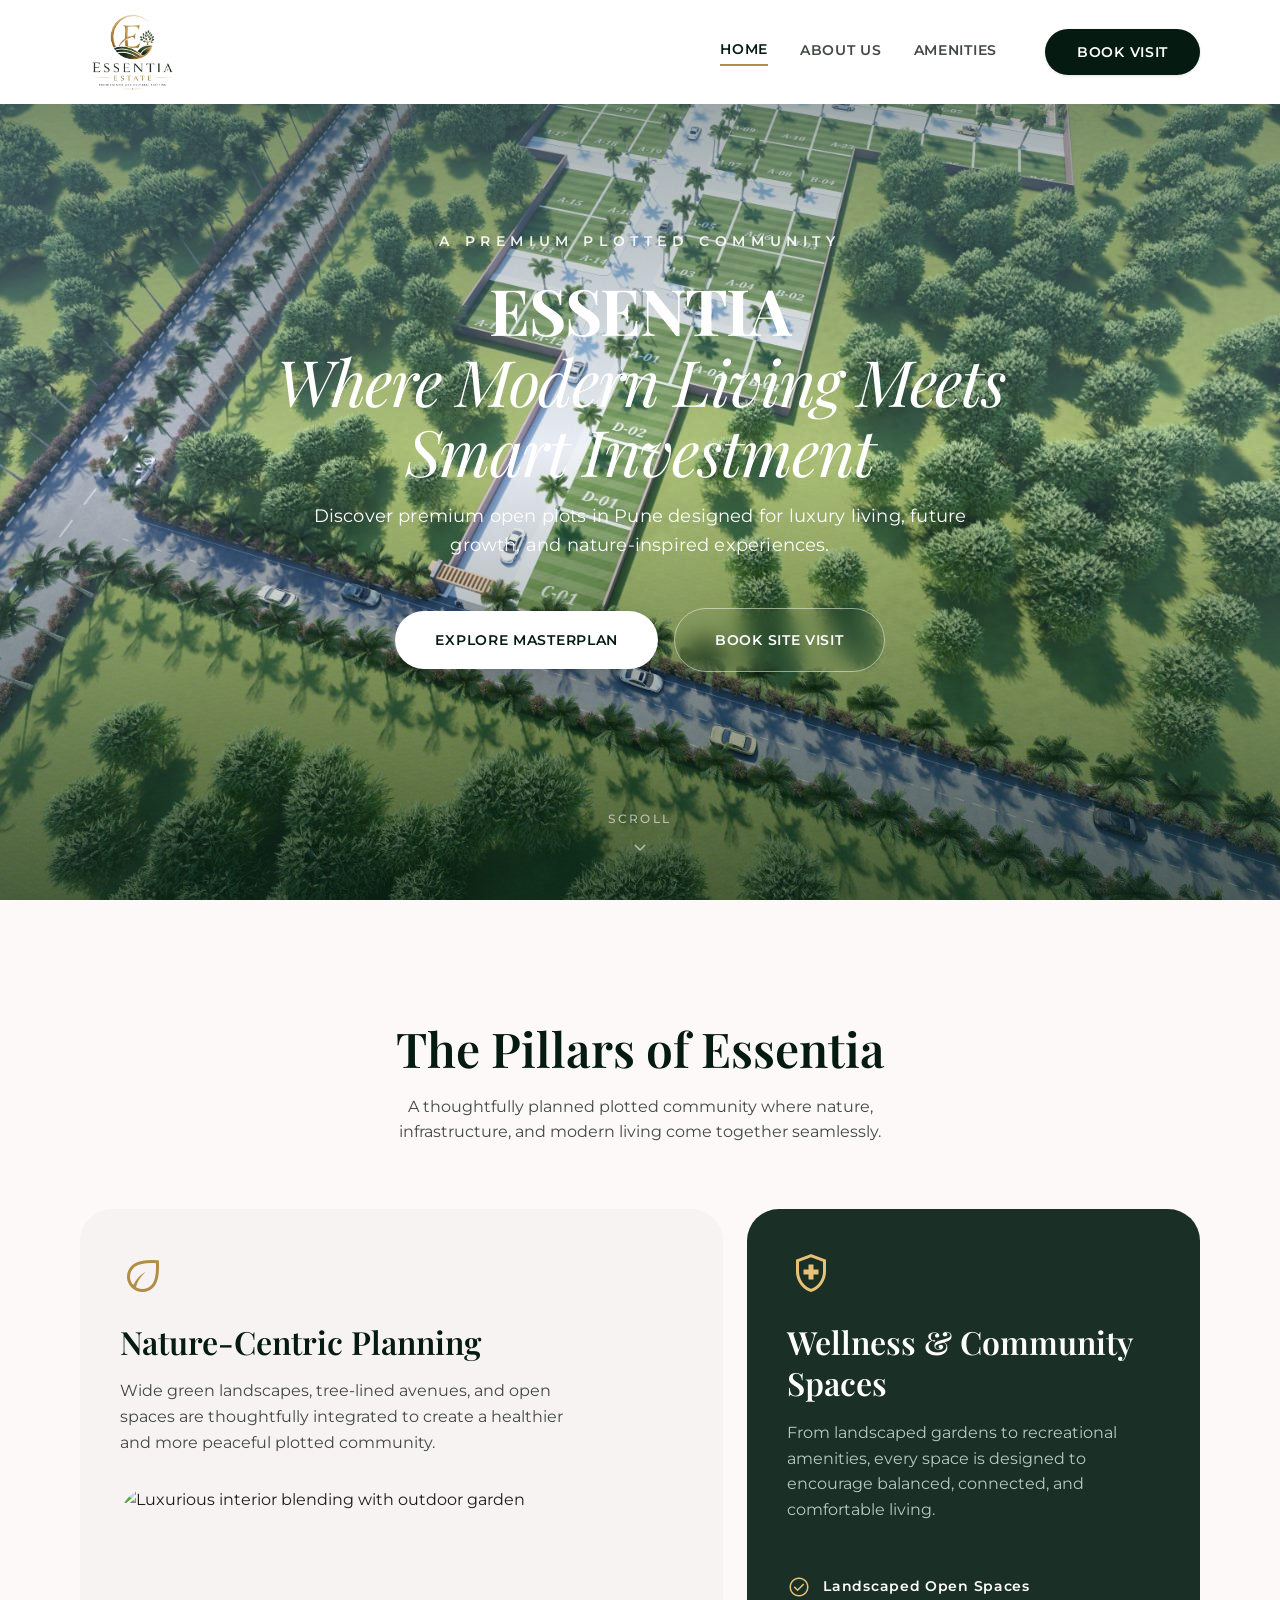
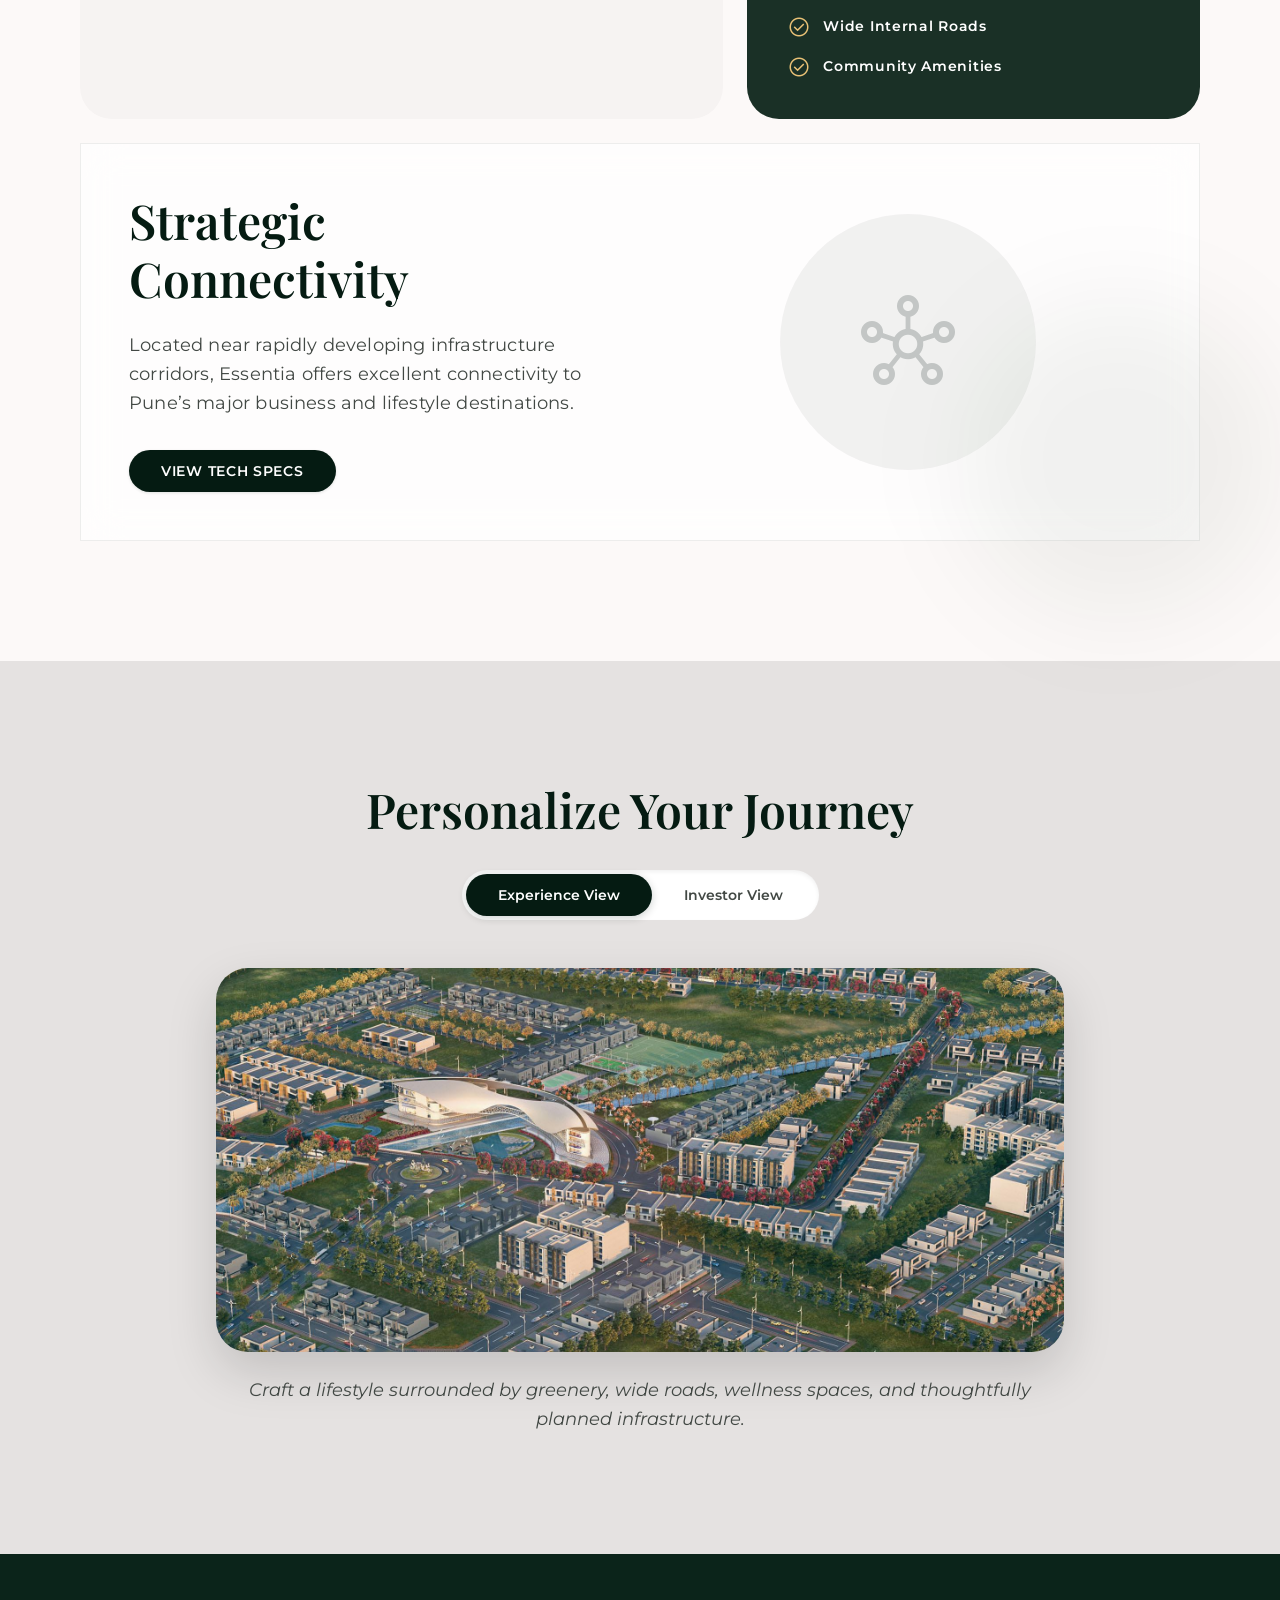
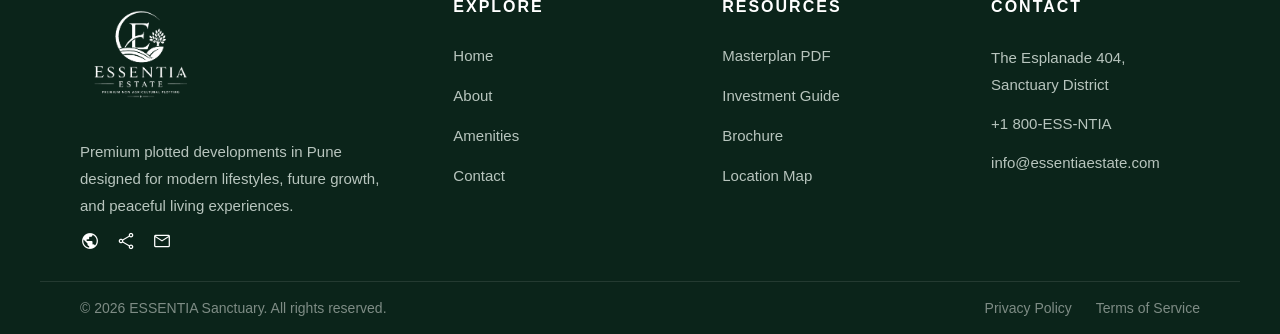
==== commit 29be4752: "updated code" ====
--- a/index.html
+++ b/index.html
@@ -21,8 +21,8 @@
       </a>
       <div class="nav-links">
         <a href="index.html" class="nav-link is-active">HOME</a>
-        <a href="About.html" class="nav-link">COLLECTION</a>
-        <a href="Amenities.html" class="nav-link">WELLNESS</a>
+        <a href="About.html" class="nav-link">ABOUT US</a>
+        <a href="Amenities.html" class="nav-link">AMENITIES</a>
         <a href="contanct.html" class="btn btn-primary nav-cta">BOOK VISIT</a>
       </div>
       <button type="button" class="menu-toggle" id="menu-toggle" aria-label="Open menu">
@@ -47,7 +47,7 @@
         <nav class="drawer-nav" aria-label="Mobile navigation">
           <a href="index.html" class="nav-link is-active">HOME</a>
           <a href="About.html" class="nav-link">COLLECTION</a>
-          <a href="Amenities.html" class="nav-link">WELLNESS</a>
+          <a href="Amenities.html" class="nav-link">Amenities</a>
           <a href="contanct.html" class="nav-link">CONTACT</a>
         </nav>
       </div>
@@ -59,15 +59,15 @@
     <section class="hero" aria-label="Hero">
       <div class="hero__bg">
         <div class="hero__overlay"></div>
-        <img src="https://lh3.googleusercontent.com/aida-public/[base64]" alt="Hero background — luxury sanctuary landscape">
+        <img src="./assets/images/background.jpeg" alt="Hero background — luxury sanctuary landscape">
       </div>
       <div class="hero__content">
-        <span class="hero__eyebrow text-label animate-fade-in">A SANCTUARY AWAITS</span>
+        <span class="hero__eyebrow text-label animate-fade-in">A PREMIUM PLOTTED COMMUNITY</span>
         <h1 class="hero__title text-display-lg">
           ESSENTIA<br>
-          <span class="italic font-normal">Where Modern Living Meets Nature</span>
+          <span class="italic font-normal">Where Modern Living Meets Smart Investment</span>
         </h1>
-        <p class="hero__subtitle text-body-lg">Discover a curated landscape of serenity and sophistication, designed for the few who seek quiet luxury and architectural perfection.</p>
+        <p class="hero__subtitle text-body-lg"> Discover premium open plots in Pune designed for luxury living, future growth, and nature-inspired experiences.</p>
         <div class="hero__actions">
           <button type="button" class="btn btn-white">EXPLORE MASTERPLAN</button>
           <a href="contanct.html" class="btn btn-outline-white">BOOK  SITE VISIT</a>
@@ -83,14 +83,14 @@
     <section class="bento-section section container" aria-labelledby="pillars-heading">
       <header class="section-header">
         <h2 id="pillars-heading" class="text-headline-lg text-primary">The Pillars of Essentia</h2>
-        <p class="text-body-md text-muted">Experience a life where every detail is meticulously crafted to harmonize with the natural environment.</p>
+        <p class="text-body-md text-muted">A thoughtfully planned plotted community where nature, infrastructure, and modern living come together seamlessly.</p>
       </header>
       <div class="bento-grid">
         <article class="bento-card bento-card--light bento-card--wide-7">
           <div>
             <span class="material-symbols-outlined icon-xl text-gold" style="margin-bottom: 24px;">eco</span>
-            <h3 class="text-headline-md text-primary" style="margin-bottom: 16px;">Organic Integration</h3>
-            <p class="text-body-md text-muted" style="max-width: 28rem;">Our architecture flows with the natural contours of the landscape, preserving existing flora while introducing sustainable innovations.</p>
+            <h3 class="text-headline-md text-primary" style="margin-bottom: 16px;">Nature-Centric Planning</h3>
+            <p class="text-body-md text-muted" style="max-width: 28rem;">Wide green landscapes, tree-lined avenues, and open spaces are thoughtfully integrated to create a healthier and more peaceful plotted community.</p>
           </div>
           <div class="bento-card__img-wrap">
             <img src="https://lh3.googleusercontent.com/aida-public/[base64]" alt="Luxurious interior blending with outdoor garden">
@@ -99,20 +99,20 @@
         <article class="bento-card bento-card--dark bento-card--wide-5">
           <div>
             <span class="material-symbols-outlined icon-xl" style="color: var(--tertiary-fixed-dim); margin-bottom: 24px;">health_and_safety</span>
-            <h3 class="text-headline-md" style="margin-bottom: 16px;">Wellness Concentric</h3>
-            <p class="text-body-md">From dedicated meditation groves to state-of-the-art restorative spa facilities, wellness is the heartbeat of our sanctuary.</p>
+            <h3 class="text-headline-md" style="margin-bottom: 16px;">Wellness & Community Spaces</h3>
+            <p class="text-body-md">From landscaped gardens to recreational amenities, every space is designed to encourage balanced, connected, and comfortable living.</p>
           </div>
           <ul class="bento-card__list">
-            <li><span class="material-symbols-outlined" style="color: var(--tertiary-fixed-dim);">check_circle</span><span class="text-label">Zen Meditation Pavilions</span></li>
-            <li><span class="material-symbols-outlined" style="color: var(--tertiary-fixed-dim);">check_circle</span><span class="text-label">Organic Farm-to-Table Hub</span></li>
-            <li><span class="material-symbols-outlined" style="color: var(--tertiary-fixed-dim);">check_circle</span><span class="text-label">Air-Purifying Landscape Design</span></li>
+            <li><span class="material-symbols-outlined" style="color: var(--tertiary-fixed-dim);">check_circle</span><span class="text-label">Landscaped Open Spaces</span></li>
+            <li><span class="material-symbols-outlined" style="color: var(--tertiary-fixed-dim);">check_circle</span><span class="text-label">Wide Internal Roads</span></li>
+            <li><span class="material-symbols-outlined" style="color: var(--tertiary-fixed-dim);">check_circle</span><span class="text-label">Community Amenities</span></li>
           </ul>
         </article>
         <article class="bento-wide glass-card">
           <div class="bento-wide__inner">
             <div class="bento-wide__text">
-              <h3 class="text-headline-lg text-primary" style="margin-bottom: 24px;">Smart Estate Intelligence</h3>
-              <p class="text-body-lg text-muted" style="margin-bottom: 32px;">Seamless technology integrated into nature. Manage your property's energy, security, and services through our bespoke resident application.</p>
+              <h3 class="text-headline-lg text-primary" style="margin-bottom: 24px;">Strategic Connectivity</h3>
+              <p class="text-body-lg text-muted" style="margin-bottom: 32px;">Located near rapidly developing infrastructure corridors, Essentia offers excellent connectivity to Pune’s major business and lifestyle destinations.</p>
               <button type="button" class="btn btn-primary">VIEW TECH SPECS</button>
             </div>
             <div class="bento-wide__visual">
@@ -136,9 +136,9 @@
         <div class="toggle-content" id="toggle-content">
           <div id="view-experience">
             <div class="journey-image">
-              <img src="https://lh3.googleusercontent.com/aida-public/[base64]" alt="Luxury villa at sunset">
-            </div>
-            <p class="journey-quote text-muted">"A morning mist rolling over the meditation deck, the sound of water, and the scent of wild jasmine."</p>
+              <img src="./assets/images/plotting.jpeg" alt="Luxury villa at sunset">
+            </div>
+            <p class="journey-quote text-muted">Craft a lifestyle surrounded by greenery, wide roads, wellness spaces, and thoughtfully planned infrastructure.</p>
           </div>
           <div id="view-investor" class="is-hidden">
             <div class="stats-grid">
@@ -153,54 +153,68 @@
     </section>
   </main>
 
-<footer class="site-footer" style="background-color: #e5e0dd;">
-  <div class="container grid" style="grid-template-columns: 1.5fr 1fr 1fr 1fr; gap: 40px; padding-top: 80px; padding-bottom: 80px; align-items: flex-start;">
-    
-    <div>
-      <div class="nav-logo" style="margin-bottom: 24px;">
-        <img src="assets/icons/logo.png" alt="ESSENTIA Logo" width="60" height="60" style="opacity:0.8;">
-      </div>
-      <p class="text-body-md text-secondary" style="margin-bottom: 32px; max-width: 280px; line-height: 1.6;">
-        Building legacies through architectural excellence and environmental stewardship.
+<footer class="site-footer">
+
+  <div class="footer-container">
+
+    <!-- COLUMN 1 -->
+    <div class="footer-column footer-brand">
+      <img src="assets/icons/logo.png" alt="ESSENTIA Logo" class="footer-logo">
+      <p class="footer-description">
+        Premium plotted developments in Pune designed for modern lifestyles, future growth, and peaceful living experiences.
       </p>
-      <div class="flex gap-4">
-        <span class="material-symbols-outlined text-primary" style="cursor:pointer;">public</span>
-        <span class="material-symbols-outlined text-primary" style="cursor:pointer;">share</span>
-        <span class="material-symbols-outlined text-primary" style="cursor:pointer;">mail</span>
-      </div>
-    </div>
-
-    <div class="flex flex-col gap-4">
-      <h5 class="text-label text-primary" style="margin-bottom: 8px; letter-spacing: 0.1em;">EXPLORE</h5>
-      <a href="index.html" class="text-body-md text-secondary" style="text-decoration: none;">The Collection</a>
-      <a href="Amenities.html" class="text-body-md text-primary font-semibold" style="text-decoration: none;">Amenities</a>
-      <a href="About.html" class="text-body-md text-secondary" style="text-decoration: none;">Sustainability</a>
-    </div>
-
-    <div class="flex flex-col gap-4">
-      <h5 class="text-label text-primary" style="margin-bottom: 8px; letter-spacing: 0.1em;">RESOURCES</h5>
-      <a href="#" class="text-body-md text-secondary" style="text-decoration: none;">Investment Guide</a>
-      <a href="#" class="text-body-md text-secondary" style="text-decoration: none;">Masterplan PDF</a>
-      <a href="#" class="text-body-md text-secondary" style="text-decoration: none;">Media Kit</a>
-    </div>
-
-    <div class="flex flex-col gap-4">
-      <h5 class="text-label text-primary" style="margin-bottom: 8px; letter-spacing: 0.1em;">CONTACT</h5>
-      <p class="text-body-md text-secondary" style="margin: 0; line-height: 1.6;">The Esplanade 404, Sanctuary District, GC 90210</p>
-      <p class="text-body-md text-secondary" style="margin: 0;">+1 800-ESS-NTIA</p>
+      
+
+      <div class="footer-social">
+        <span class="material-symbols-outlined">public</span>
+        <span class="material-symbols-outlined">share</span>
+        <span class="material-symbols-outlined">mail</span>
+      </div>
+    </div>
+
+    <!-- COLUMN 2 -->
+    <div class="footer-column">
+      <h5 class="footer-title">Explore</h5>
+
+      <a href="index.html">Home</a>
+      <a href="About.html">About</a>
+      <a href="Amenities.html">Amenities</a>
+      <a href="contact.html">Contact</a>
+    </div>
+
+    <!-- COLUMN 3 -->
+    <div class="footer-column">
+      <h5 class="footer-title">Resources</h5>
+
+      <a href="#">Masterplan PDF</a>
+      <a href="#">Investment Guide</a>
+      <a href="#">Brochure</a>
+      <a href="#">Location Map</a>
+    </div>
+
+    <!-- COLUMN 4 -->
+    <div class="footer-column">
+      <h5 class="footer-title">Contact</h5>
+
+      <p>The Esplanade 404,<br> Sanctuary District</p>
+      <p>+1 800-ESS-NTIA</p>
+      <p>info@essentiaestate.com</p>
     </div>
 
   </div>
 
-  <div style="border-top: 1px solid rgba(0, 0, 0, 0.08); width: 100%;"></div>
-
-  <div class="container footer-bottom footer-bottom--flex" style="display: flex; justify-content: space-between; align-items: center; padding-top: 32px; padding-bottom: 32px;">
-    <span class="text-body-md text-secondary">© 2026 ESSENTIA Sanctuary. All rights reserved.</span>
-    <div class="flex gap-8">
-      <a href="#" class="text-caption text-secondary" style="text-decoration: none;">Privacy Policy</a>
-      <a href="#" class="text-caption text-secondary" style="text-decoration: none;">Terms of Service</a>
-    </div>
+  <!-- BOTTOM FOOTER -->
+  <div class="footer-bottom">
+
+    <p>© 2026 ESSENTIA Sanctuary. All rights reserved.</p>
+
+    <div class="footer-bottom-links">
+      <a href="#">Privacy Policy</a>
+      <a href="#">Terms of Service</a>
+    </div>
+
   </div>
+
 </footer>
 
   <script src="./js/script.js"></script>
--- a/css/style.css
+++ b/css/style.css
@@ -460,6 +460,7 @@
   align-items: center;
   gap: 12px;
     height: 100%;
+
 }
 
   
@@ -470,6 +471,7 @@
   object-fit: contain;
   flex-shrink: 0;
   display: block;
+  
 }
 
 .nav-logo--sm img {
@@ -609,60 +611,231 @@
   padding: 8px;
   cursor: pointer;
 }
-
-/* --- Footer --- */
-/* Base site footer configuration */
+/* =========================================
+   PREMIUM REAL ESTATE FOOTER - ESSENTIA
+========================================= */
+
 .site-footer {
-  width: 100%;
-  background-color: #fff; /* Matches your background palette */
-}
-
-/* 4-Column Header Grid Configuration */
-.grid-footer {
+  background: #0B241A;
+  padding-top: 40px;
+  color: #ffffff;
+  font-family: 'Poppins', sans-serif;
+}
+
+/* =========================================
+   MAIN CONTAINER
+========================================= */
+
+.footer-container {
+  max-width: 1200px;
+  margin: auto;
+  padding: 0 40px;
+
   display: grid;
-  grid-template-columns: 1.5fr repeat(3, 1fr); /* Gives the logo text extra width */
-  gap: 40px;
-  align-items: flex-start; /* Ensures columns align perfectly along the top line */
-}
-
-/* Utilities mapping to your layout classes */
-.flex {
-  display: flex;
-}
-
-.flex-col {
+  grid-template-columns: 1.5fr 1fr 1fr 1fr;
+  gap: 60px;
+
+  align-items: flex-start;
+}
+
+/* =========================================
+   FOOTER COLUMN
+========================================= */
+
+.footer-column {
+  display: flex;
   flex-direction: column;
 }
 
-.gap-4 {
+/* =========================================
+   LOGO
+========================================= */
+
+.footer-logo {
+  width: 120px;
+  margin-bottom: 24px;
+
+  filter: brightness(0) invert(1);
+}
+
+/* =========================================
+   DESCRIPTION
+========================================= */
+
+.footer-description {
+  color: #B8C5BE;
+  font-size: 15px;
+  line-height: 1.8;
+  max-width: 300px;
+  margin-bottom: 28px;
+}
+
+/* =========================================
+   TITLES
+========================================= */
+
+.footer-title {
+  color: #FFFFFF;
+  font-size: 16px;
+  font-weight: 600;
+  letter-spacing: 2px;
+  text-transform: uppercase;
+
+  margin-bottom: 24px;
+}
+
+/* =========================================
+   LINKS
+========================================= */
+
+.footer-column a {
+  color: #B8C5BE;
+  text-decoration: none;
+
+  margin-bottom: 16px;
+
+  font-size: 15px;
+  font-weight: 400;
+
+  transition: all 0.3s ease;
+}
+
+.footer-column a:hover {
+  color: #D6B16B;
+
+  transform: translateX(4px);
+}
+
+/* =========================================
+   PARAGRAPH TEXT
+========================================= */
+
+.footer-column p {
+  color: #B8C5BE;
+
+  font-size: 15px;
+  line-height: 1.8;
+
+  margin-bottom: 12px;
+}
+
+/* =========================================
+   SOCIAL ICONS
+========================================= */
+
+.footer-social {
+  display: flex;
+  align-items: center;
   gap: 16px;
 }
 
-.gap-8 {
-  gap: 32px;
-}
-
-/* Bottom Row Alignment */
-.footer-bottom--flex {
+.footer-social span {
+  color: #ffffff;
+
+  font-size: 20px;
+  cursor: pointer;
+
+  transition: all 0.3s ease;
+}
+
+.footer-social span:hover {
+  color: #D6B16B;
+
+  transform: translateY(-3px);
+}
+
+/* =========================================
+   BOTTOM FOOTER
+========================================= */
+
+.footer-bottom {
+  max-width: 1200px;
+
+  margin: 30px auto 0 auto;
+  padding: 15px 40px;
+
+  border-top: 1px solid rgba(255,255,255,0.1);
+
   display: flex;
   justify-content: space-between;
   align-items: center;
-  padding-top: 24px;
-  padding-bottom: 24px;
-  border-top: 1px solid rgba(0, 0, 0, 0.08); /* Clean dividers line */
-}
-
-/* Typography Overrides to remove default margins */
-.text-label {
-  margin: 0 0 8px 0;
-  font-size: 0.85rem;
-  letter-spacing: 0.1em;
-}
-
-.grid-footer a {
+}
+
+/* COPYRIGHT */
+
+.footer-bottom p {
+  color: #7E8C85;
+
+  font-size: 14px;
+  margin: 0;
+}
+
+/* BOTTOM LINKS */
+
+.footer-bottom-links {
+  display: flex;
+  gap: 24px;
+}
+
+.footer-bottom-links a {
+  color: #7E8C85;
+
   text-decoration: none;
-}
-
+  font-size: 14px;
+
+  transition: 0.3s ease;
+}
+
+.footer-bottom-links a:hover {
+  color: #ffffff;
+}
+
+/* =========================================
+   RESPONSIVE DESIGN
+========================================= */
+
+@media (max-width: 992px) {
+
+  .footer-container {
+    grid-template-columns: 1fr 1fr;
+    gap: 40px;
+  }
+
+}
+
+@media (max-width: 768px) {
+
+  .site-footer {
+    padding-top: 60px;
+  }
+
+  .footer-container {
+    grid-template-columns: 1fr;
+
+    text-align: center;
+
+    gap: 40px;
+  }
+
+  .footer-description {
+    margin-left: auto;
+    margin-right: auto;
+  }
+
+  .footer-social {
+    justify-content: center;
+  }
+
+  .footer-bottom {
+    flex-direction: column;
+
+    gap: 16px;
+
+    text-align: center;
+  }
+
+}
+ 
 /* Mobile Responsiveness Layout adjustment */
 @media (max-width: 768px) {
   .grid-footer {
@@ -1049,7 +1222,7 @@
 
 .hero__subtitle {
   font-size: var(--text-body-lg);
-  color: rgba(255, 255, 255, 0.8);
+  color: white;
   margin-bottom: 48px;
   max-width: 672px;
   margin-left: auto;
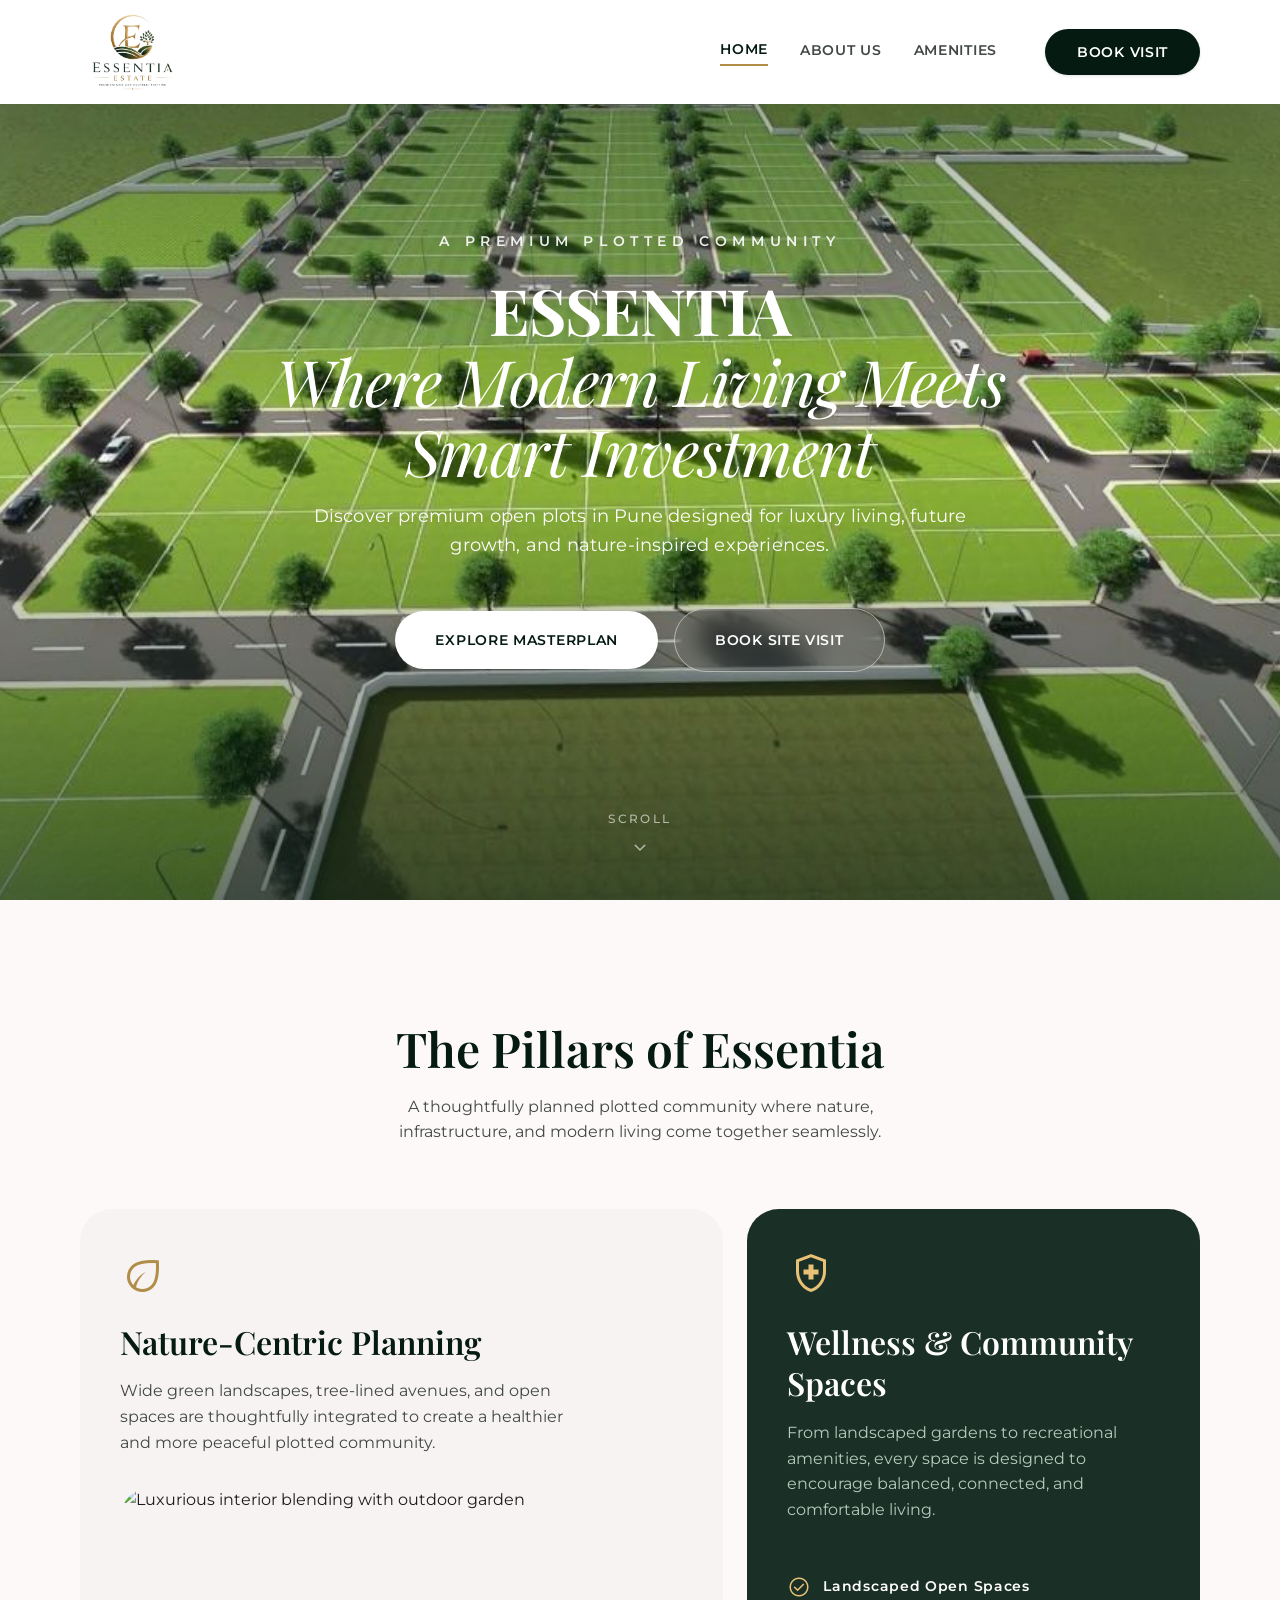
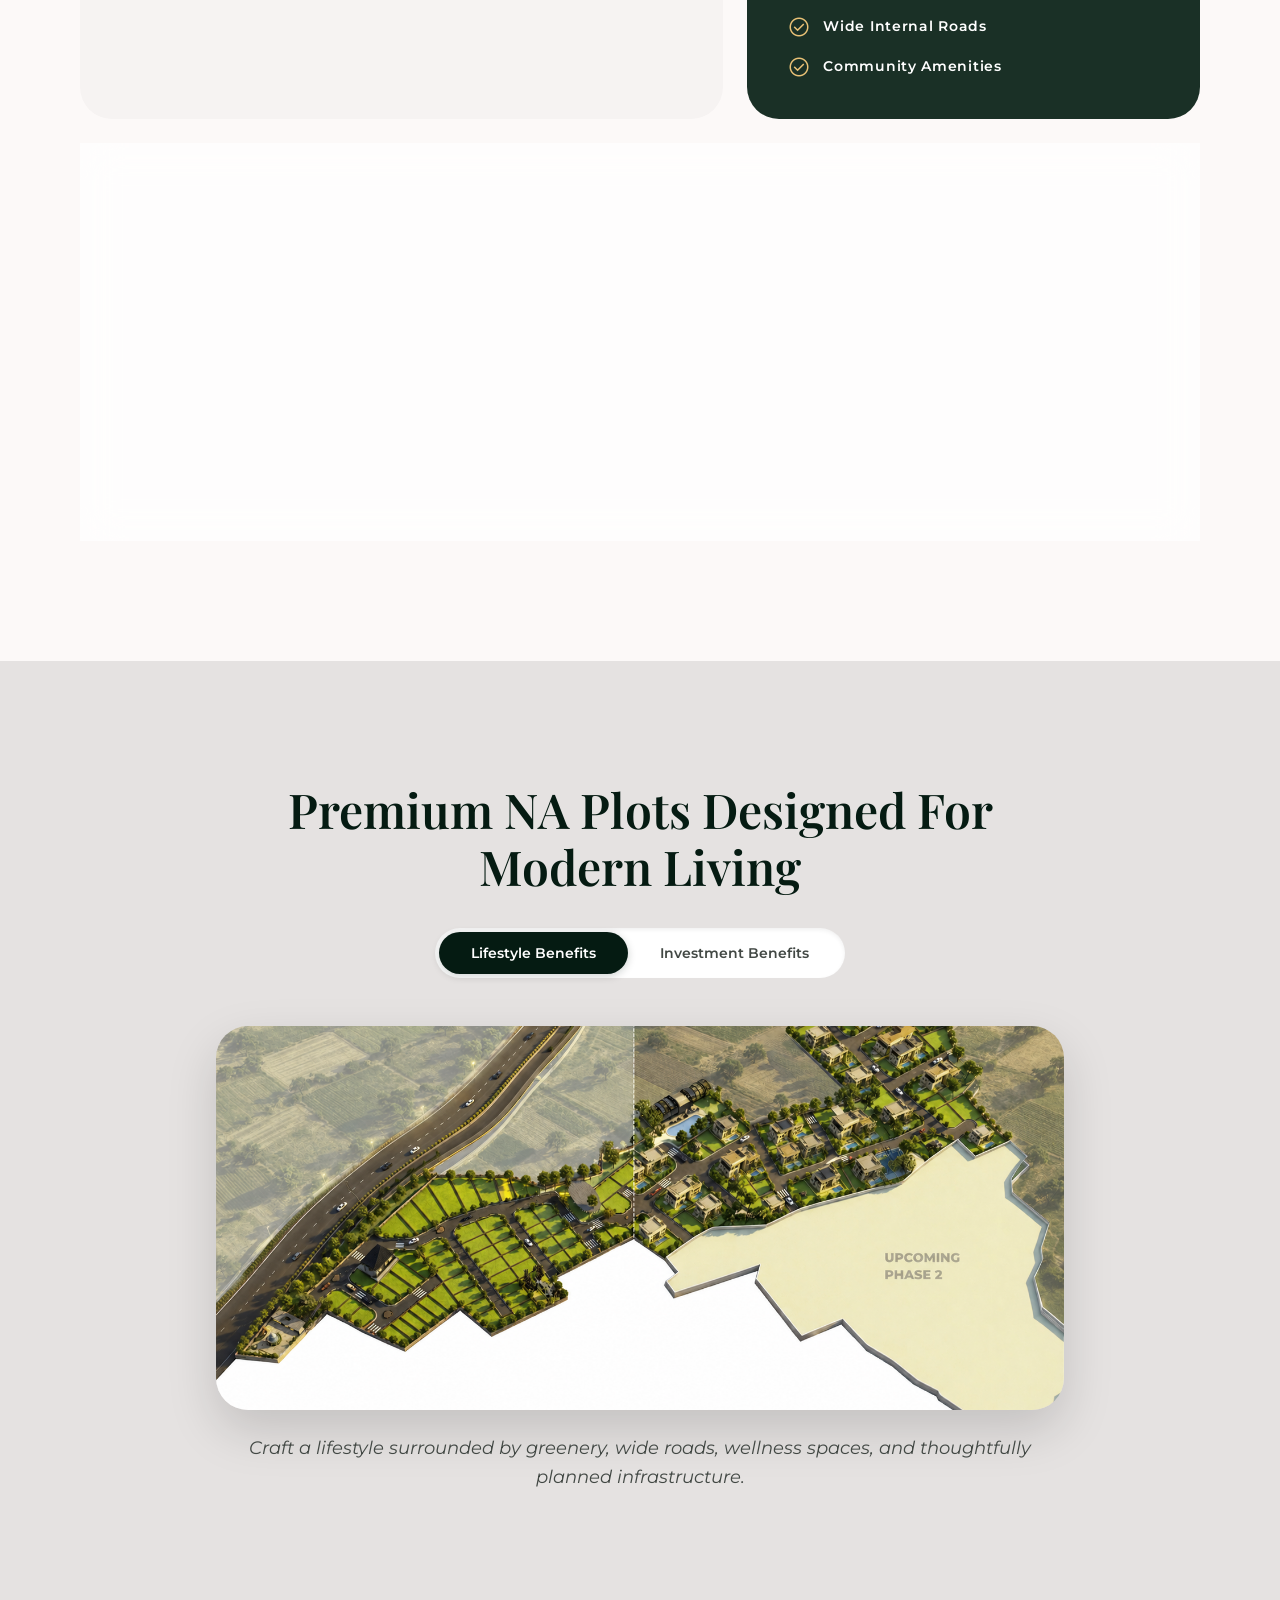
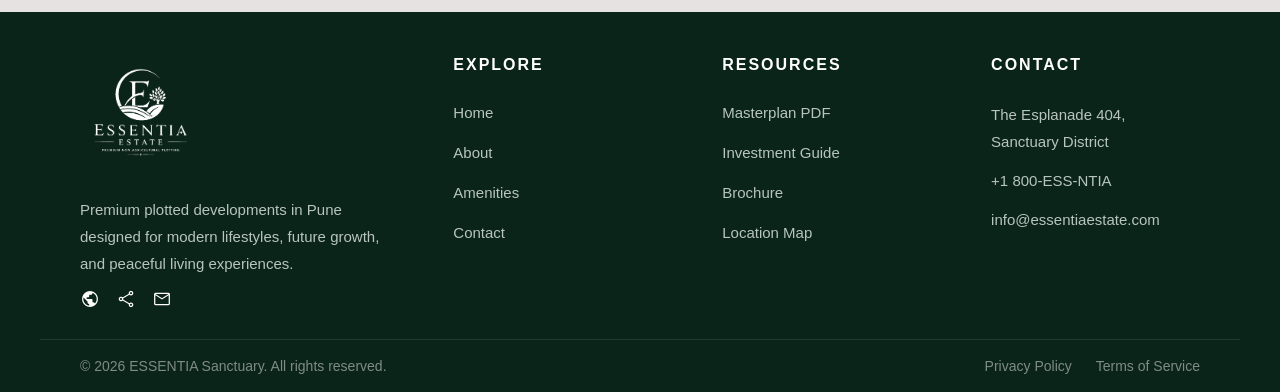
==== commit 23bbf720: "images changed" ====
--- a/index.html
+++ b/index.html
@@ -59,7 +59,7 @@
     <section class="hero" aria-label="Hero">
       <div class="hero__bg">
         <div class="hero__overlay"></div>
-        <img src="./assets/images/background.jpeg" alt="Hero background — luxury sanctuary landscape">
+        <img src="./assets/images/back2.jpeg" alt="Hero background — luxury sanctuary landscape">
       </div>
       <div class="hero__content">
         <span class="hero__eyebrow text-label animate-fade-in">A PREMIUM PLOTTED COMMUNITY</span>
@@ -128,15 +128,15 @@
 
     <section class="journey-section section" aria-labelledby="journey-heading">
       <div class="journey-inner">
-        <h2 id="journey-heading" class="text-headline-lg text-primary">Personalize Your Journey</h2>
+        <h2 id="journey-heading" class="text-headline-lg text-primary">Premium NA Plots Designed For Modern Living</h2>
         <div class="toggle-pill">
-          <button type="button" class="toggle-btn is-active" id="exp-btn">Experience View</button>
-          <button type="button" class="toggle-btn" id="inv-btn">Investor View</button>
+          <button type="button" class="toggle-btn is-active" id="exp-btn">Lifestyle Benefits</button>
+          <button type="button" class="toggle-btn" id="inv-btn">Investment Benefits</button>
         </div>
         <div class="toggle-content" id="toggle-content">
           <div id="view-experience">
             <div class="journey-image">
-              <img src="./assets/images/plotting.jpeg" alt="Luxury villa at sunset">
+              <img src="./assets/images/plotting.png" alt="Luxury villa at sunset">
             </div>
             <p class="journey-quote text-muted">Craft a lifestyle surrounded by greenery, wide roads, wellness spaces, and thoughtfully planned infrastructure.</p>
           </div>
--- a/css/style.css
+++ b/css/style.css
@@ -1853,7 +1853,7 @@
 
 .masterplan-map img {
   width: 100%;
-  height: auto;
+  height: 600px;
   object-fit: cover;
   transform: scale(1.02);
 }
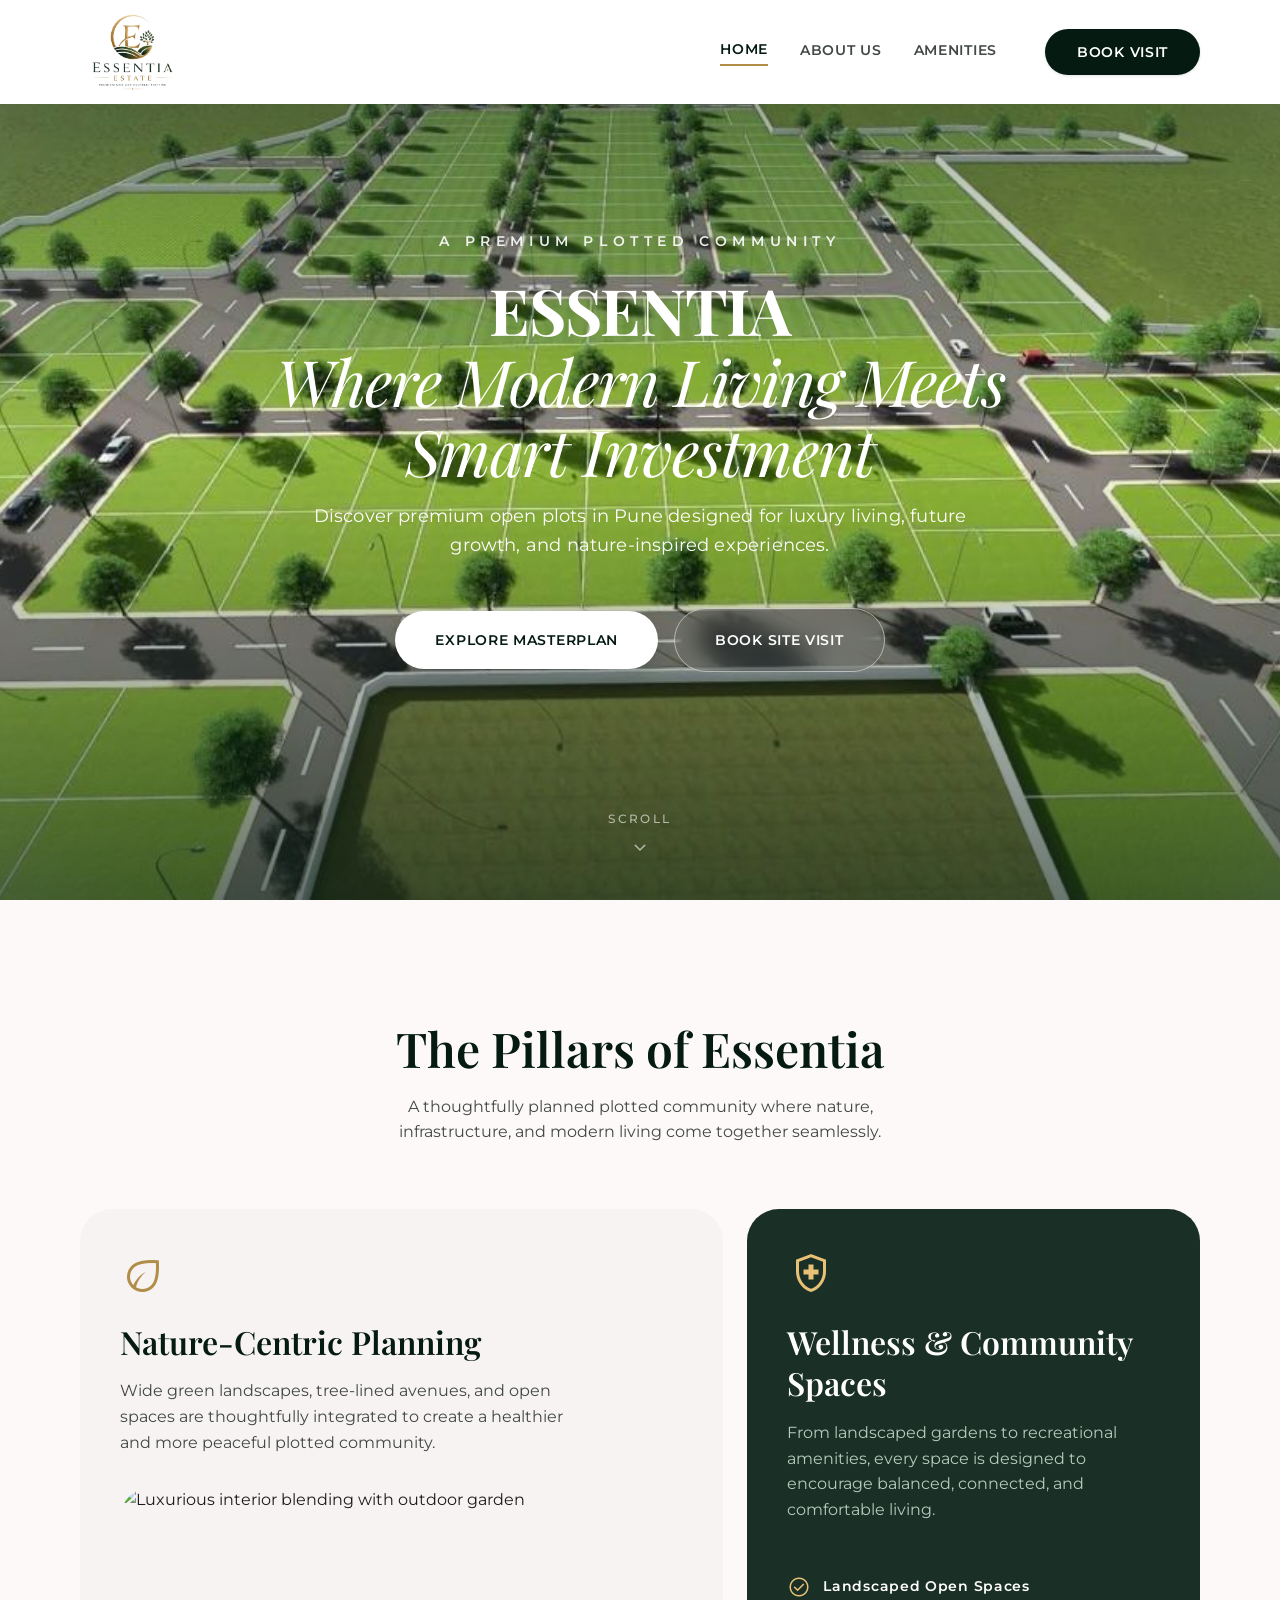
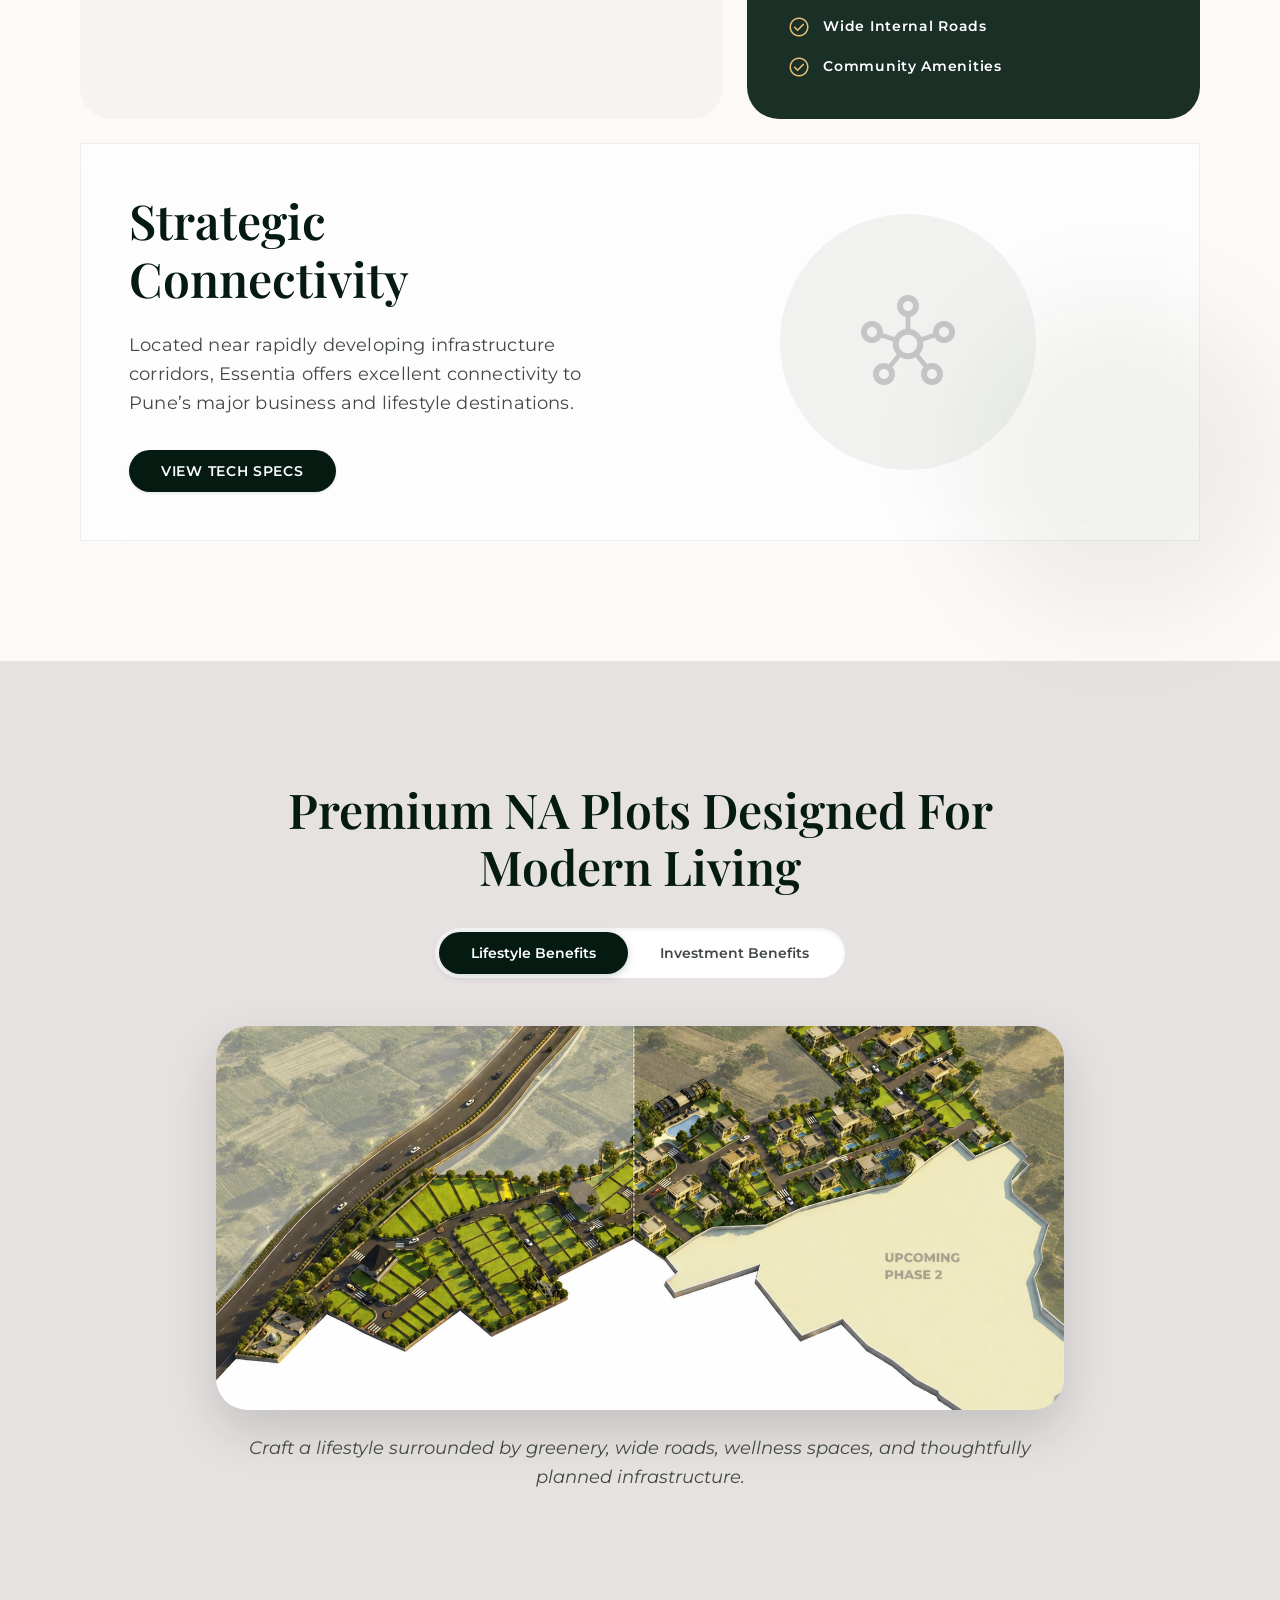
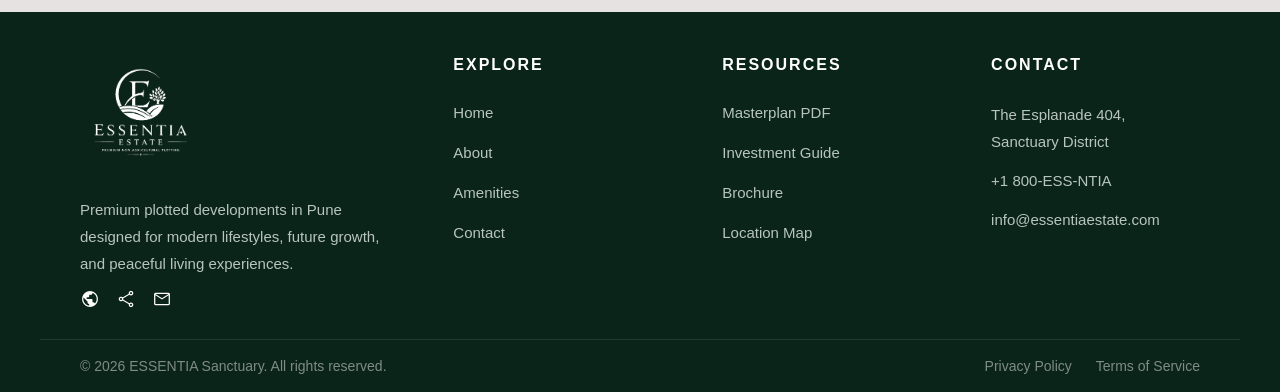
==== commit 08ab01a2: "updated content" ====
--- a/index.html
+++ b/index.html
@@ -69,7 +69,7 @@
         </h1>
         <p class="hero__subtitle text-body-lg"> Discover premium open plots in Pune designed for luxury living, future growth, and nature-inspired experiences.</p>
         <div class="hero__actions">
-          <button type="button" class="btn btn-white">EXPLORE MASTERPLAN</button>
+          <a href="Amenities.html#masterplan"><button type="button" class="btn btn-white" >EXPLORE MASTERPLAN</button></a>
           <a href="contanct.html" class="btn btn-outline-white">BOOK  SITE VISIT</a>
           <!-- <button type="button" class="btn btn-outline-white">BOOK SITE VISIT</button> -->
         </div>
--- a/css/style.css
+++ b/css/style.css
@@ -1997,7 +1997,7 @@
 
 .distinction-section {
   background: var(--surface-container-low);
-  padding: var(--section-gap-lg) 0;
+  padding: var(--section-gap-lg) -60px;
 }
 
 .distinction-card {
@@ -2274,3 +2274,89 @@
     height: 450px;
   }
 }
+/* VISIT SITE SECTION */
+
+.visit-site-section{
+  padding:120px 8%;
+  background:#f7f5f2;
+}
+
+.visit-container{
+  display:grid;
+  grid-template-columns:1fr 1fr;
+  gap:60px;
+  align-items:center;
+}
+
+.section-tag{
+  color:#b89146;
+  font-size:14px;
+  letter-spacing:3px;
+  font-weight:600;
+}
+
+.visit-title{
+  font-size:56px;
+  line-height:1.1;
+  color:#032b1e;
+  margin:20px 0;
+}
+
+.visit-text{
+  font-size:20px;
+  line-height:1.8;
+  color:#5d5d5d;
+  margin-bottom:40px;
+}
+
+.visit-details{
+  display:flex;
+  flex-direction:column;
+  gap:20px;
+  margin-bottom:40px;
+}
+
+.visit-item{
+  display:flex;
+  gap:14px;
+  align-items:flex-start;
+}
+
+.visit-item span{
+  color:#b89146;
+}
+
+.visit-item p{
+  color:#1f1f1f;
+  font-size:18px;
+  line-height:1.6;
+}
+
+.visit-btn{
+  display:inline-block;
+  background:#032b1e;
+  color:#fff;
+  padding:18px 38px;
+  border-radius:50px;
+  text-decoration:none;
+  font-weight:600;
+  letter-spacing:1px;
+}
+
+.visit-image img{
+  width:100%;
+  border-radius:32px;
+  object-fit:cover;
+}
+
+@media(max-width:992px){
+
+  .visit-container{
+    grid-template-columns:1fr;
+  }
+
+  .visit-title{
+    font-size:42px;
+  }
+
+}
